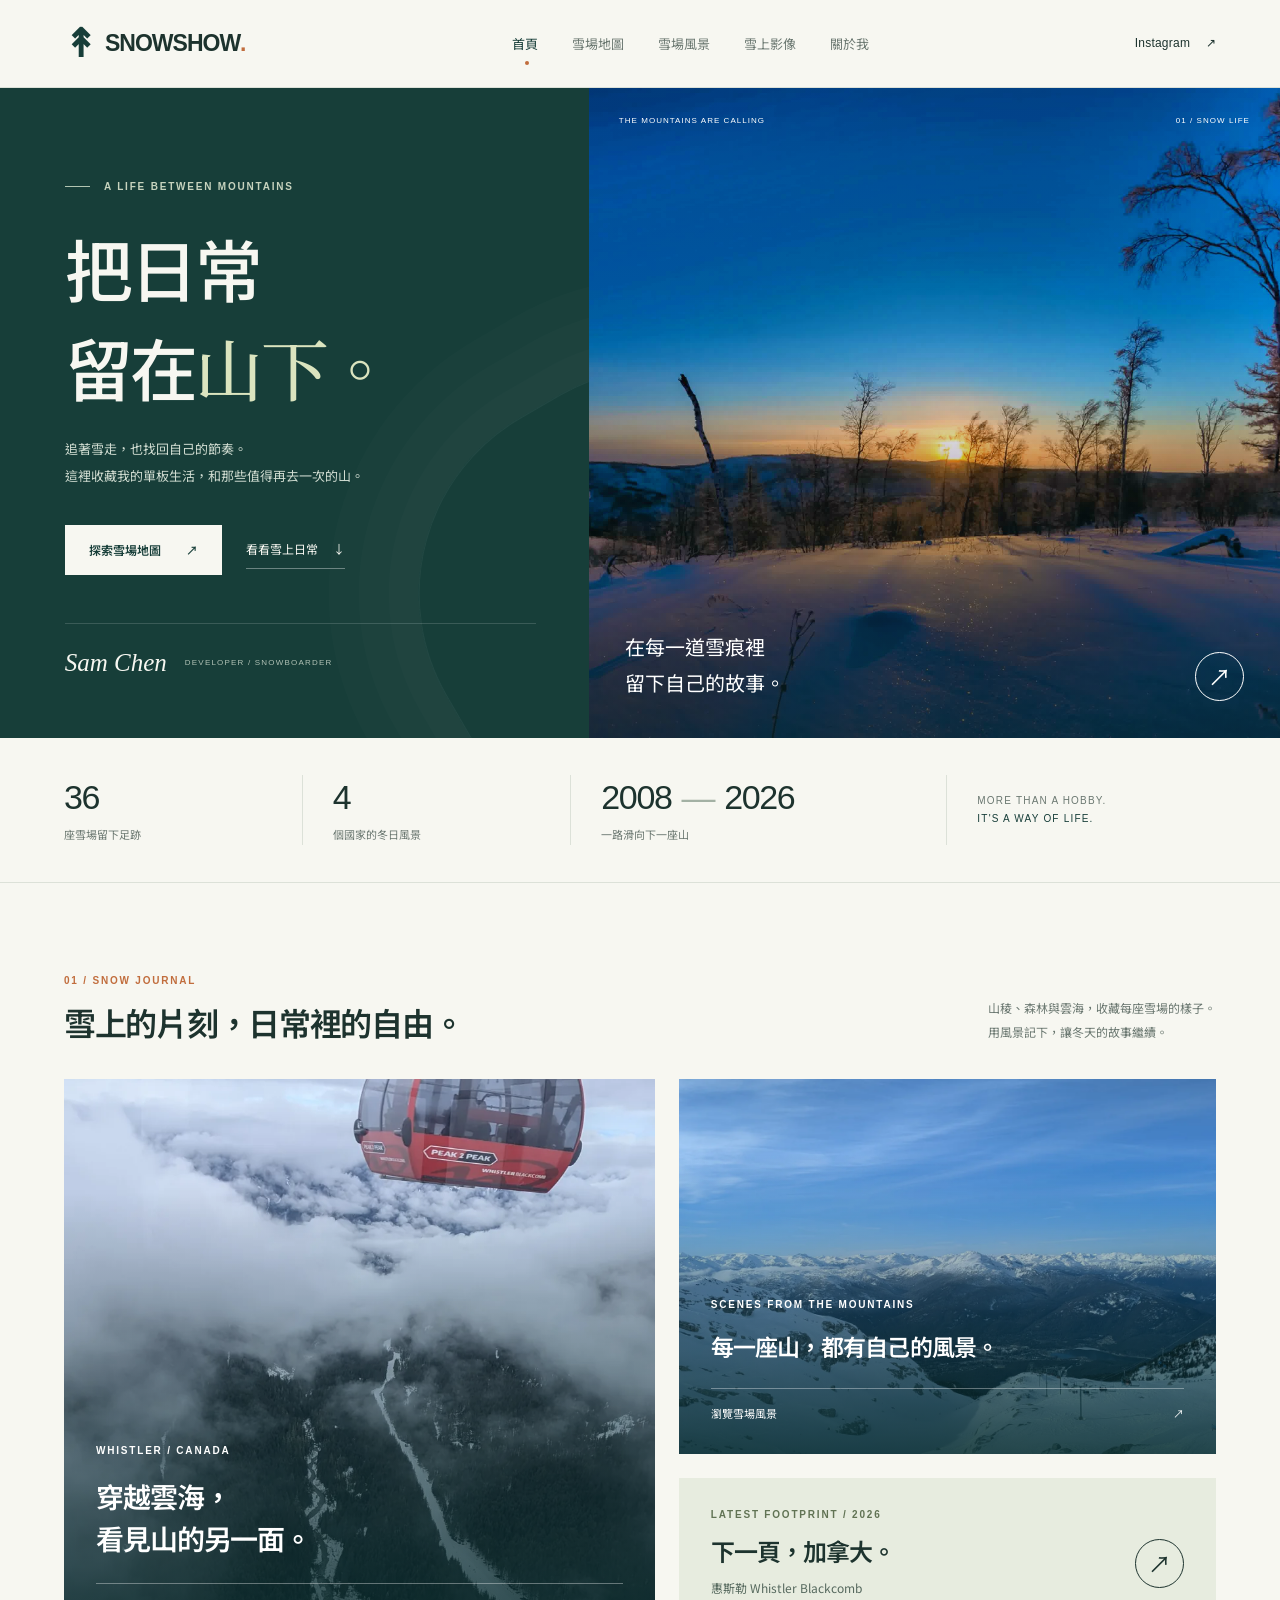
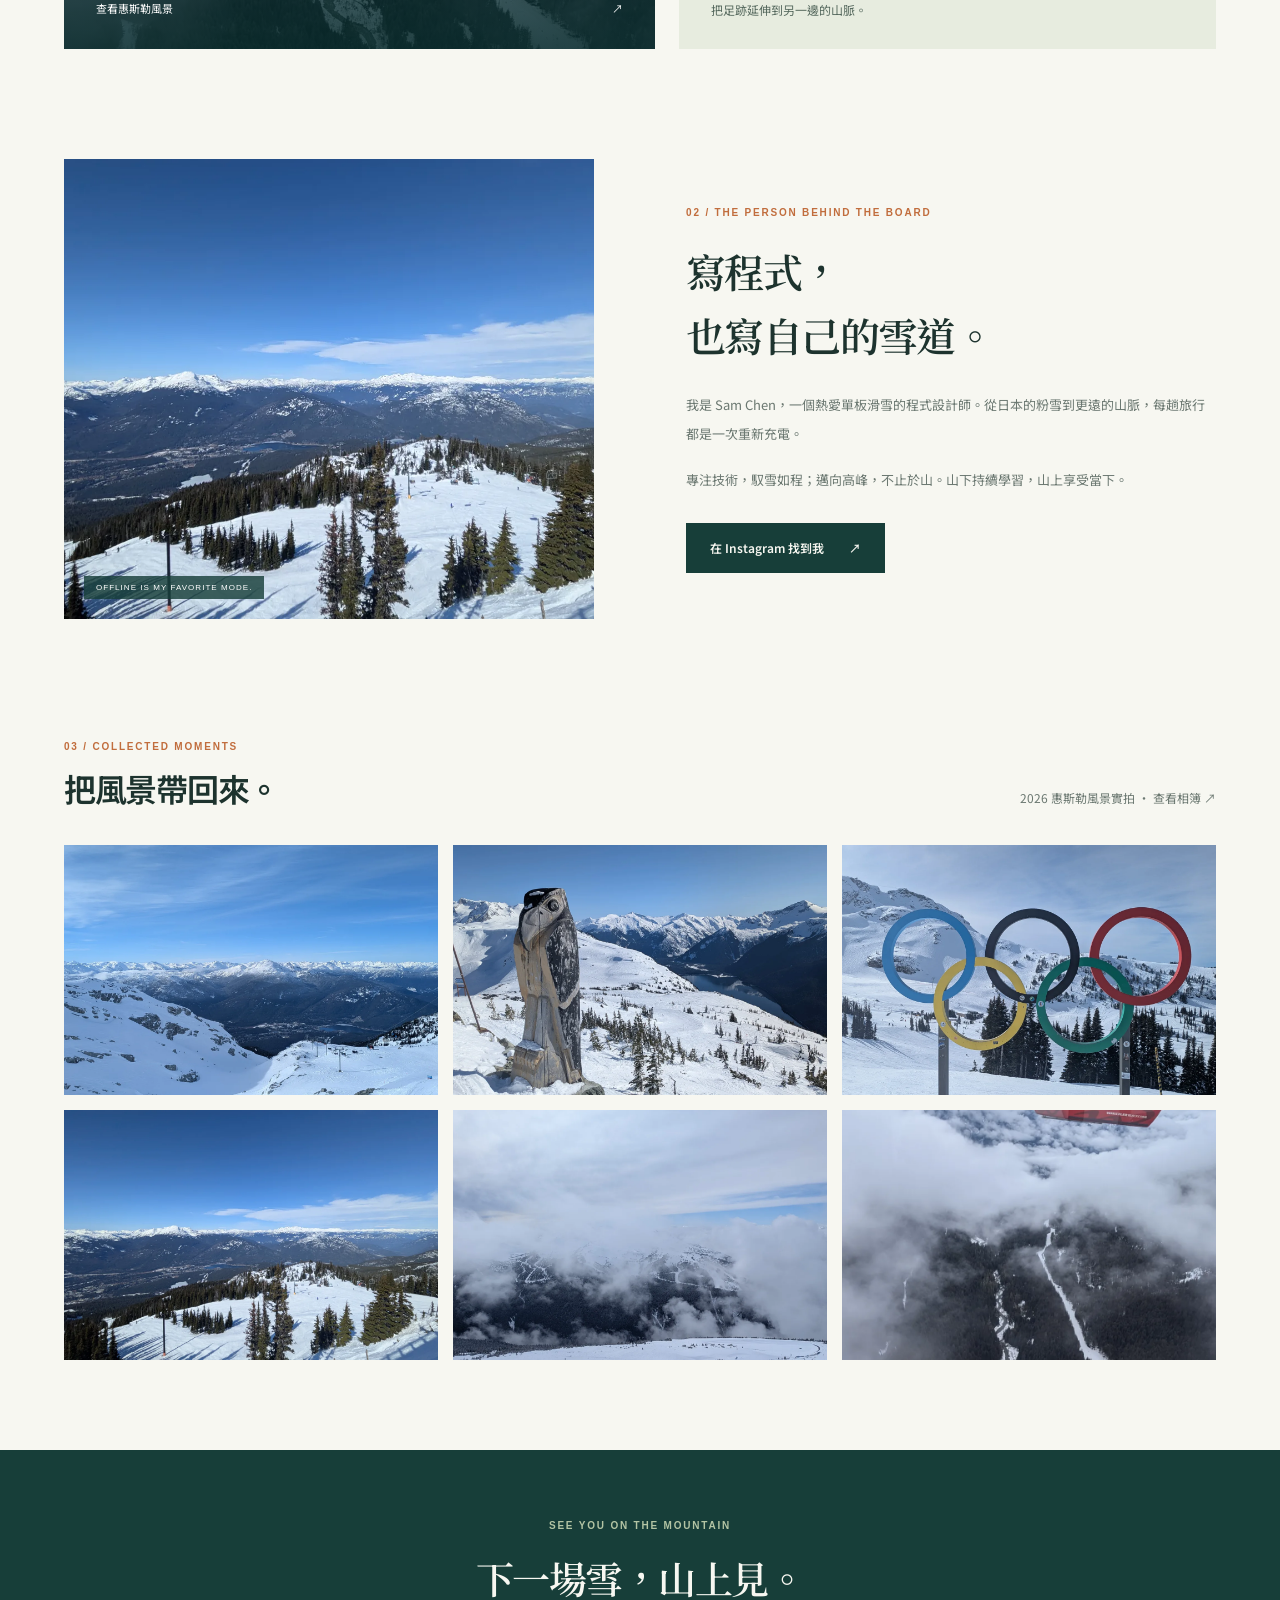
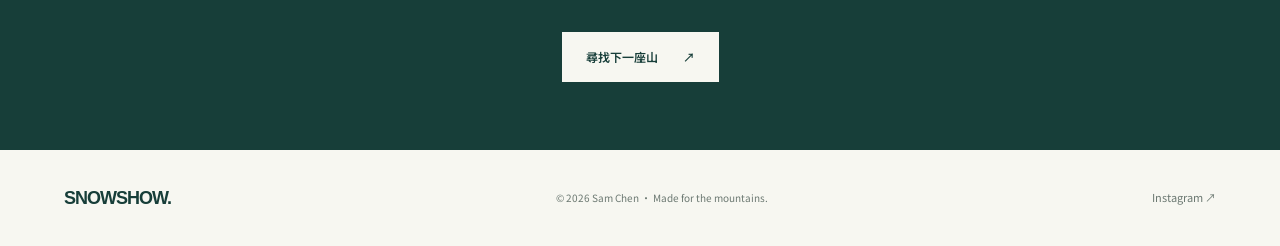
==== index.html @ 3e2653e0 "Show landscape-only photos and add resort scenery albums" ====
<!doctype html>
<html lang="zh-Hant">
  <head>
    <meta charset="utf-8" />
    <meta name="viewport" content="width=device-width, initial-scale=1" />
    <meta
      name="description"
      content="Sam Chen 的單板滑雪生活。從日本粉雪到加拿大山脈，記錄每一座雪場與每一段雪上風景。"
    />
    <meta name="theme-color" content="#173e39" />
    <title>SnowShow — 把日常留在山下</title>
    <link rel="stylesheet" href="assets/css/site.css" />
    <script src="assets/js/resorts.js" defer></script>
    <script src="assets/js/site.js" defer></script>
  </head>
  <body>
    <a class="skip-link" href="#main">跳到主要內容</a>
    <header class="site-header">
      <a class="brand" href="index.html" aria-label="SnowShow 首頁"
        ><span class="brand-mark" aria-hidden="true">↟</span> SNOWSHOW<span
          class="brand-dot"
          >.</span
        ></a
      >
      <nav class="site-nav" aria-label="主要導覽">
        <a href="index.html" aria-current="page">首頁</a
        ><a href="snowmap.html">雪場地圖</a><a href="resort.html">雪場風景</a
        ><a href="video.html">雪上影像</a><a href="#about">關於我</a>
      </nav>
      <a
        class="header-social"
        href="https://www.instagram.com/yirong310/"
        target="_blank"
        rel="noopener noreferrer"
        >Instagram <span aria-hidden="true">↗</span></a
      >
    </header>
    <main id="main">
      <section class="hero">
        <div class="hero-copy">
          <p class="eyebrow">
            <span class="tiny-line"></span> A LIFE BETWEEN MOUNTAINS
          </p>
          <h1>把日常<br />留在<span class="serif-word">山下。</span></h1>
          <p class="hero-description">
            追著雪走，也找回自己的節奏。<br />這裡收藏我的單板生活，和那些值得再去一次的山。
          </p>
          <div class="hero-actions">
            <a class="button button-light" href="snowmap.html"
              >探索雪場地圖 <span aria-hidden="true">↗</span></a
            ><a class="text-link" href="#hobby"
              >看看雪上日常 <span aria-hidden="true">↓</span></a
            >
          </div>
          <div class="hero-signature">
            <span class="signature">Sam Chen</span
            ><span>DEVELOPER / SNOWBOARDER</span>
          </div>
        </div>
        <div class="hero-photo">
          <img
            src="assets/css/images/bg.jpg"
            alt="夕陽照亮白雪覆蓋的山坡與樹林"
            fetchpriority="high"
          />
          <div class="photo-topline">
            <span>THE MOUNTAINS ARE CALLING</span><span>01 / SNOW LIFE</span>
          </div>
          <div class="photo-caption">
            <span>在每一道雪痕裡<br />留下自己的故事。</span
            ><span class="round-arrow" aria-hidden="true">↗</span>
          </div>
        </div>
      </section>
      <section class="stats-strip" aria-label="滑雪足跡統計">
        <div>
          <strong data-total-resorts>36</strong><span>座雪場留下足跡</span>
        </div>
        <div>
          <strong data-total-countries>4</strong><span>個國家的冬日風景</span>
        </div>
        <div>
          <strong>2008<span class="stat-dash">—</span>2026</strong
          ><span>一路滑向下一座山</span>
        </div>
        <p>MORE THAN A HOBBY.<br /><b>IT'S A WAY OF LIFE.</b></p>
      </section>
      <section class="section-wrap" id="hobby">
        <div class="section-heading">
          <div>
            <p class="eyebrow">01 / SNOW JOURNAL</p>
            <h2>雪上的片刻，<br class="mobile-break" />日常裡的自由。</h2>
          </div>
          <p>
            山稜、森林與雲海，收藏每座雪場的樣子。<br />用風景記下，讓冬天的故事繼續。
          </p>
        </div>
        <div class="journal-grid">
          <a class="journal-card journal-feature" href="resort.html?id=36"
            ><img
              src="images/resorts/whistler/peak-to-peak.webp"
              alt="惠斯勒雲海中的 PEAK 2 PEAK 紅色纜車"
              loading="lazy"
            />
            <div class="card-overlay">
              <span class="eyebrow">WHISTLER / CANADA</span>
              <h3>穿越雲海，<br />看見山的另一面。</h3>
              <span class="card-link"
                >查看惠斯勒風景 <span aria-hidden="true">↗</span></span
              >
            </div></a
          >
          <div class="journal-side">
            <a class="journal-card" href="resort.html"
              ><img
                src="images/resorts/whistler/mountain-panorama.webp"
                alt="惠斯勒雪谷與連綿群峰"
                loading="lazy"
              />
              <div class="card-overlay">
                <span class="eyebrow">SCENES FROM THE MOUNTAINS</span>
                <h3>每一座山，都有自己的風景。</h3>
                <span class="card-link"
                  >瀏覽雪場風景 <span aria-hidden="true">↗</span></span
                >
              </div></a
            ><a class="destination-note" href="resort.html?id=36"
              ><div>
                <p class="eyebrow">LATEST FOOTPRINT / 2026</p>
                <h3>下一頁，加拿大。</h3>
                <p>惠斯勒 Whistler Blackcomb<br />把足跡延伸到另一邊的山脈。</p>
              </div>
              <span class="round-arrow" aria-hidden="true">↗</span></a
            >
          </div>
        </div>
      </section>
      <section class="about-section" id="about">
        <div class="about-image">
          <img
            src="images/resorts/whistler/forest-ridge.webp"
            alt="惠斯勒雪道延伸至森林與遠山"
            loading="lazy"
          /><span class="image-label">OFFLINE IS MY FAVORITE MODE.</span>
        </div>
        <div class="about-copy">
          <p class="eyebrow">02 / THE PERSON BEHIND THE BOARD</p>
          <h2>寫程式，<br />也寫自己的雪道。</h2>
          <p>
            我是 Sam
            Chen，一個熱愛單板滑雪的程式設計師。從日本的粉雪到更遠的山脈，每趟旅行都是一次重新充電。
          </p>
          <p>
            專注技術，馭雪如程；邁向高峰，不止於山。山下持續學習，山上享受當下。
          </p>
          <a
            class="button button-dark"
            href="https://www.instagram.com/yirong310/"
            target="_blank"
            rel="noopener noreferrer"
            >在 Instagram 找到我 <span aria-hidden="true">↗</span></a
          >
        </div>
      </section>
      <section class="section-wrap gallery-section">
        <div class="section-heading">
          <div>
            <p class="eyebrow">03 / COLLECTED MOMENTS</p>
            <h2>把風景帶回來。</h2>
          </div>
          <a class="small-note" href="resort.html?id=36"
            >2026 惠斯勒風景實拍 · 查看相簿 ↗</a
          >
        </div>
        <div class="photo-grid">
          <a href="images/resorts/whistler/mountain-panorama.webp" data-gallery
            ><img
              src="images/resorts/whistler/mountain-panorama.webp"
              alt="惠斯勒群峰與雪谷全景"
              loading="lazy"
          /></a>
          <a href="images/resorts/whistler/summit-landmark.webp" data-gallery
            ><img
              src="images/resorts/whistler/summit-landmark.webp"
              alt="惠斯勒山頂雕像與遠方群峰"
              loading="lazy"
          /></a>
          <a href="images/resorts/whistler/olympic-rings.webp" data-gallery
            ><img
              src="images/resorts/whistler/olympic-rings.webp"
              alt="雪山前的奧運五環"
              loading="lazy"
          /></a>
          <a href="images/resorts/whistler/forest-ridge.webp" data-gallery
            ><img
              src="images/resorts/whistler/forest-ridge.webp"
              alt="雪道、森林與遠山"
              loading="lazy"
          /></a>
          <a href="images/resorts/whistler/cloud-sea.webp" data-gallery
            ><img
              src="images/resorts/whistler/cloud-sea.webp"
              alt="雲霧環繞的惠斯勒山谷"
              loading="lazy"
          /></a>
          <a href="images/resorts/whistler/peak-to-peak.webp" data-gallery
            ><img
              src="images/resorts/whistler/peak-to-peak.webp"
              alt="雲海中的 PEAK 2 PEAK 紅色纜車"
              loading="lazy"
          /></a>
        </div>
      </section>
      <section class="contact-banner" id="contact">
        <p class="eyebrow">SEE YOU ON THE MOUNTAIN</p>
        <h2>下一場雪，山上見。</h2>
        <a href="snowmap.html" class="button button-light"
          >尋找下一座山 <span aria-hidden="true">↗</span></a
        >
      </section>
    </main>
    <footer class="site-footer">
      <a class="brand" href="index.html">SNOWSHOW.</a
      ><span
        >© <span data-year>2026</span> Sam Chen · Made for the mountains.</span
      ><a
        href="https://www.instagram.com/yirong310/"
        target="_blank"
        rel="noopener noreferrer"
        >Instagram ↗</a
      >
    </footer>
    <dialog class="lightbox" aria-label="照片檢視器">
      <button class="lightbox-close" type="button" aria-label="關閉照片">
        ✕</button
      ><img alt="" />
      <p class="lightbox-caption"></p>
    </dialog>
  </body>
</html>
---- assets/css/site.css ----
@import url("https://fonts.googleapis.com/css2?family=Noto+Sans+TC:wght@400;500;600;700;800&family=Noto+Serif+TC:wght@600;700&display=swap");
.sr-only {
  position: absolute;
  width: 1px;
  height: 1px;
  overflow: hidden;
  clip: rect(0, 0, 0, 0);
  white-space: nowrap;
}
.scenery-main {
  max-width: 1440px;
  margin: auto;
  padding: 0 5% 70px;
}
.scenery-main .page-intro h1 {
  overflow-wrap: anywhere;
}
.scenery-toolbar {
  display: flex;
  align-items: center;
  gap: 14px;
  flex-wrap: wrap;
  margin-bottom: 30px;
}
.scenery-toolbar input,
.scenery-toolbar select {
  padding: 12px 14px;
  background: white;
  border: 1px solid var(--line);
  font: 12px var(--sans);
  color: var(--ink);
  min-height: 44px;
  border-radius: 3px;
}
.scenery-toolbar input {
  width: 330px;
  max-width: 100%;
}
.scenery-toolbar > span {
  font-size: 11px;
  color: var(--muted);
  margin-left: auto;
}
.resort-catalog {
  display: grid;
  grid-template-columns: repeat(3, minmax(0, 1fr));
  gap: 25px;
}
.scenery-card {
  background: white;
  border: 1px solid var(--line);
  overflow: hidden;
  min-width: 0;
}
.scenery-card > img {
  width: 100%;
  height: 220px;
  object-fit: cover;
  transition: filter 0.2s;
}
.scenery-card:hover > img {
  filter: brightness(1.07);
}
.scenery-placeholder {
  height: 220px;
  display: flex;
  flex-direction: column;
  align-items: center;
  justify-content: center;
  background: #e9eee3;
  color: #7c8e76;
  gap: 12px;
}
.scenery-placeholder > span:first-child {
  font-size: 50px;
  line-height: 1;
}
.scenery-placeholder > span:last-child {
  font-size: 11px;
  letter-spacing: 0.1em;
}
.scenery-card-body {
  padding: 20px;
}
.scenery-card-body .eyebrow {
  font-size: 8px;
  color: var(--orange);
  letter-spacing: 0.08em;
  line-height: 1.8;
}
.scenery-card-body h2 {
  font-size: 20px;
  margin: 10px 0 16px;
  line-height: 1.5;
}
.scenery-card-body > span {
  font-size: 11px;
  color: var(--muted);
}
.detail-links {
  display: flex;
  align-items: center;
  justify-content: space-between;
  gap: 20px;
  border-top: 1px solid var(--line);
  padding: 20px 0 30px;
  font-size: 12px;
}
.scenery-detail-grid {
  display: grid;
  grid-template-columns: repeat(2, minmax(0, 1fr));
  gap: 30px;
}
.scenery-detail-grid figure {
  margin: 0;
  min-width: 0;
}
.scenery-detail-grid img {
  width: 100%;
  height: 330px;
  object-fit: cover;
}
.scenery-detail-grid a {
  display: block;
  cursor: zoom-in;
}
.scenery-detail-grid figcaption {
  font-size: 12px;
  color: var(--muted);
  padding: 12px 0;
}
.scenery-pending {
  text-align: center;
  padding: 70px 20px;
  background: #eaf0e5;
}
.scenery-pending > span {
  font-size: 65px;
  color: #77906e;
  line-height: 1.4;
}
.scenery-pending h2 {
  font-size: 26px;
  margin: 18px 0 14px;
}
.scenery-pending p {
  font-size: 13px;
  color: var(--muted);
  margin-bottom: 25px;
}
.scenery-empty {
  padding: 50px 0;
  text-align: center;
  color: var(--muted);
  font-size: 13px;
}
.popup-scenery {
  display: block;
  width: 100%;
  height: 120px;
  object-fit: cover;
  border-radius: 3px;
  margin: 12px 0;
}
@media (max-width: 1000px) {
  .resort-catalog {
    grid-template-columns: repeat(2, minmax(0, 1fr));
  }
  .scenery-detail-grid img {
    height: 260px;
  }
}
@media (max-width: 760px) {
  .scenery-main {
    padding: 0 6% 45px;
  }
  .scenery-main .page-intro h1 {
    font-size: 32px;
  }
  .scenery-toolbar {
    gap: 10px;
    margin-bottom: 22px;
  }
  .scenery-toolbar input {
    width: 100%;
    font-size: 16px;
  }
  .scenery-toolbar > span {
    font-size: 10px;
  }
  .resort-catalog {
    grid-template-columns: 1fr;
    gap: 20px;
  }
  .scenery-card > img,
  .scenery-placeholder {
    height: 220px;
  }
  .scenery-detail-grid {
    grid-template-columns: 1fr;
    gap: 20px;
  }
  .scenery-detail-grid img {
    height: auto;
    max-height: 500px;
    object-fit: contain;
  }
  .scenery-detail-grid figcaption {
    font-size: 11px;
  }
  .detail-links {
    font-size: 11px;
  }
  .scenery-pending {
    padding: 40px 20px;
  }
  .scenery-pending h2 {
    font-size: 23px;
  }
  .photo-grid > a:last-child:nth-child(even) {
    grid-column: auto;
  }
  .photo-grid > a:last-child:nth-child(even) img {
    height: 170px;
  }
}
:root {
  --pine: #173e39;
  --ink: #1d332e;
  --muted: #6b7871;
  --paper: #f7f7f1;
  --line: #dce1d8;
  --orange: #c16d3d;
  --pale: #eaf0e6;
  --white: #fff;
  --sans:
    "Noto Sans TC", -apple-system, BlinkMacSystemFont, "Segoe UI", sans-serif;
  --serif: "Noto Serif TC", "Songti TC", serif;
}
* {
  box-sizing: border-box;
}
html {
  scroll-behavior: smooth;
  scroll-padding-top: 100px;
}
body {
  margin: 0;
  background: var(--paper);
  color: var(--ink);
  font-family: var(--sans);
  font-size: 15px;
  line-height: 1.8;
}
a {
  color: inherit;
  text-decoration: none;
}
button,
input {
  font: inherit;
}
button,
a,
input,
video {
  -webkit-tap-highlight-color: transparent;
}
button {
  cursor: pointer;
}
button:disabled {
  cursor: default;
}
a:focus-visible,
button:focus-visible,
input:focus-visible,
video:focus-visible {
  outline: 3px solid var(--orange);
  outline-offset: 5px;
}
img {
  display: block;
  max-width: 100%;
  object-fit: cover;
}
h1,
h2,
h3,
p {
  margin: 0;
}
h1,
h2,
h3 {
  line-height: 1.35;
  font-weight: 600;
  letter-spacing: -0.04em;
}
button {
  color: inherit;
}
::selection {
  background: #d6e1b9;
  color: var(--pine);
}
[hidden] {
  display: none !important;
}
.skip-link {
  position: fixed;
  z-index: 2000;
  top: 8px;
  left: 12px;
  padding: 8px 20px;
  background: white;
  transform: translateY(-180%);
}
.skip-link:focus {
  transform: translateY(0);
}
.site-header {
  height: 88px;
  display: flex;
  align-items: center;
  justify-content: space-between;
  padding: 0 5%;
  gap: 25px;
  border-bottom: 1px solid var(--line);
  background: var(--paper);
  position: relative;
  z-index: 1100;
}
.brand {
  font-family: Arial, sans-serif;
  font-size: 23px;
  font-weight: 800;
  letter-spacing: -1px;
  display: inline-flex;
  align-items: center;
  white-space: nowrap;
}
.brand-mark {
  font-size: 39px;
  line-height: 1;
  margin-right: 9px;
  color: var(--pine);
}
.brand-dot {
  color: var(--orange);
}
.site-nav {
  display: flex;
  gap: 34px;
  align-items: center;
}
.site-nav a {
  font-size: 13px;
  color: var(--muted);
  padding: 30px 0;
  position: relative;
  white-space: nowrap;
}
.site-nav a:hover,
.site-nav a[aria-current] {
  color: var(--pine);
}
.site-nav a[aria-current]::after {
  content: "";
  position: absolute;
  bottom: 20px;
  left: 50%;
  width: 4px;
  height: 4px;
  background: var(--orange);
  border-radius: 50%;
}
.header-social {
  font-family: Arial, sans-serif;
  font-size: 12px;
  letter-spacing: 0.02em;
}
.header-social span {
  margin-left: 12px;
}
.eyebrow {
  font-family: Arial, var(--sans);
  font-size: 10px;
  letter-spacing: 0.18em;
  font-weight: 600;
  line-height: 1.6;
}
.tiny-line {
  display: inline-block;
  width: 25px;
  height: 1px;
  background: #b2c5b2;
  margin: 0 10px 3px 0;
}
.hero {
  display: grid;
  grid-template-columns: 46% 54%;
  min-height: 650px;
}
.hero-copy {
  background: var(--pine);
  color: var(--paper);
  padding: 66px 9% 36px 11%;
  display: flex;
  flex-direction: column;
  justify-content: center;
  position: relative;
  overflow: hidden;
}
.hero-copy::after {
  content: "";
  position: absolute;
  width: 450px;
  height: 450px;
  border: 1px solid #ffffff0d;
  transform: rotate(-30deg);
  border-radius: 45%;
  right: -290px;
  bottom: -90px;
  box-shadow:
    0 0 0 30px #ffffff03,
    0 0 0 60px #ffffff03,
    0 0 0 90px #ffffff03;
  pointer-events: none;
}
.hero-copy > .eyebrow {
  color: #c7d3be;
}
.hero h1 {
  font-size: clamp(42px, 5.3vw, 80px);
  line-height: 1.45;
  letter-spacing: -0.04em;
  margin: 24px 0 19px;
  font-weight: 500;
}
.serif-word {
  font-family: var(--serif);
  color: #dbe4bf;
}
.hero-description {
  font-size: 13px;
  line-height: 2.1;
  color: #d0dcd1;
}
.hero-actions {
  display: flex;
  align-items: center;
  gap: 24px;
  flex-wrap: wrap;
  margin-top: 35px;
  position: relative;
  z-index: 1;
}
.button {
  display: inline-flex;
  align-items: center;
  justify-content: space-between;
  gap: 25px;
  min-height: 50px;
  padding: 13px 23px;
  font-size: 12px;
  font-weight: 600;
  border: 1px solid transparent;
  transition:
    background 0.2s,
    transform 0.2s;
}
.button:hover {
  transform: translateY(-2px);
}
.button-light {
  background: var(--paper);
  color: var(--pine);
}
.button-light:hover {
  background: #e1e9d5;
}
.button-dark {
  background: var(--pine);
  color: var(--paper);
}
.button-dark:hover {
  background: #25544b;
}
.text-link {
  font-size: 12px;
  border-bottom: 1px solid #ffffff5c;
  padding: 8px 0;
}
.text-link span {
  margin-left: 12px;
}
.hero-signature {
  display: flex;
  align-items: center;
  gap: 18px;
  border-top: 1px solid #ffffff26;
  padding-top: 25px;
  margin-top: 48px;
}
.signature {
  font:
    italic 25px Georgia,
    serif;
  white-space: nowrap;
}
.hero-signature > span:last-child {
  font:
    8px Arial,
    sans-serif;
  letter-spacing: 0.15em;
  color: #b0c1b5;
}
.hero-photo {
  position: relative;
  min-width: 0;
  overflow: hidden;
  background: #32596a;
}
.hero-photo > img {
  width: 100%;
  height: 100%;
  position: absolute;
  object-position: 58% center;
}
.hero-photo::after {
  content: "";
  position: absolute;
  inset: 0;
  background: linear-gradient(180deg, #082a3b2e, transparent 40%, #082529b0);
}
.photo-topline {
  position: absolute;
  top: 28px;
  left: 30px;
  right: 30px;
  display: flex;
  justify-content: space-between;
  color: white;
  font:
    8px Arial,
    sans-serif;
  letter-spacing: 0.13em;
  z-index: 1;
}
.photo-caption {
  position: absolute;
  z-index: 1;
  bottom: 37px;
  left: 36px;
  right: 36px;
  display: flex;
  justify-content: space-between;
  align-items: end;
  color: white;
  font-size: 20px;
  line-height: 1.8;
}
.round-arrow {
  display: grid;
  place-items: center;
  border: 1px solid currentColor;
  width: 49px;
  height: 49px;
  border-radius: 50%;
  font-size: 23px;
  flex-shrink: 0;
}
.stats-strip {
  display: grid;
  grid-template-columns: 1fr 1fr 1.45fr 1fr;
  max-width: 1400px;
  margin: auto;
  padding: 37px 5%;
  border-bottom: 1px solid var(--line);
  gap: 30px;
}
.stats-strip > div {
  display: flex;
  flex-direction: column;
  border-right: 1px solid var(--line);
}
.stats-strip strong {
  font-family: Arial, sans-serif;
  font-size: 34px;
  line-height: 1.3;
  font-weight: 500;
  letter-spacing: -0.04em;
}
.stats-strip div > span {
  font-size: 11px;
  color: var(--muted);
  margin-top: 6px;
}
.stat-dash {
  color: #a3b1a4;
  padding: 0 10px;
}
.stats-strip > p {
  font:
    10px/1.8 Arial,
    sans-serif;
  letter-spacing: 0.12em;
  align-self: center;
  color: var(--muted);
}
.stats-strip b {
  font-weight: 500;
  color: var(--pine);
}
.section-wrap {
  padding: 90px 5%;
  max-width: 1440px;
  margin: auto;
}
.section-heading {
  display: flex;
  justify-content: space-between;
  align-items: end;
  gap: 25px;
  margin-bottom: 35px;
}
.section-heading h2 {
  font-size: 32px;
  margin-top: 12px;
}
.section-heading > p,
.small-note {
  font-size: 12px;
  color: var(--muted);
  line-height: 2;
}
.section-heading .eyebrow,
.about-copy > .eyebrow,
.page-intro > .eyebrow {
  color: var(--orange);
}
.mobile-break {
  display: none;
}
.journal-grid {
  display: grid;
  grid-template-columns: 1.1fr 1fr;
  gap: 24px;
}
.journal-card {
  position: relative;
  overflow: hidden;
  background: #567267;
  display: block;
  min-height: 300px;
}
.journal-card > img {
  width: 100%;
  height: 100%;
  position: absolute;
  transition: transform 0.6s;
}
.journal-card:hover > img {
  transform: scale(1.035);
}
.journal-card::after {
  content: "";
  position: absolute;
  inset: 0;
  background: linear-gradient(0deg, #092c2cd9, transparent 80%);
}
.journal-feature {
  min-height: 570px;
}
.journal-feature > img {
  object-position: 43% center;
}
.card-overlay {
  position: absolute;
  bottom: 30px;
  left: 32px;
  right: 32px;
  color: white;
  z-index: 1;
}
.card-overlay h3 {
  font-size: 28px;
  margin: 14px 0 24px;
  line-height: 1.5;
}
.card-link {
  display: flex;
  justify-content: space-between;
  font-size: 11px;
  border-top: 1px solid #ffffff59;
  padding-top: 15px;
}
.journal-side {
  display: grid;
  grid-template-rows: 1fr auto;
  gap: 24px;
}
.journal-side h3 {
  font-size: 23px;
}
.destination-note {
  display: flex;
  justify-content: space-between;
  align-items: center;
  padding: 29px 32px;
  background: #e7ecdf;
  gap: 20px;
}
.destination-note h3 {
  font-size: 24px;
  margin: 12px 0 10px;
}
.destination-note p:last-child {
  font-size: 12px;
  color: #56695e;
}
.destination-note .eyebrow {
  color: #617354;
}
.destination-note:hover .round-arrow {
  background: var(--pine);
  color: white;
}
.about-section {
  max-width: 1440px;
  margin: 0 auto;
  display: grid;
  grid-template-columns: 1fr 1fr;
  gap: 8%;
  padding: 20px 5% 65px;
  align-items: center;
}
.about-image {
  position: relative;
}
.about-image > img {
  width: 100%;
  height: 460px;
}
.image-label {
  position: absolute;
  bottom: 20px;
  left: 20px;
  color: white;
  background: #173e39cf;
  padding: 7px 12px;
  font:
    8px Arial,
    sans-serif;
  letter-spacing: 0.13em;
}
.about-copy h2 {
  font-family: var(--serif);
  font-size: 40px;
  line-height: 1.6;
  margin: 18px 0 24px;
}
.about-copy > p:not(.eyebrow) {
  font-size: 13px;
  line-height: 2.2;
  color: var(--muted);
  margin-bottom: 18px;
}
.about-copy .button {
  margin-top: 10px;
}
.gallery-section {
  padding-top: 55px;
}
.photo-grid {
  display: grid;
  grid-template-columns: repeat(3, 1fr);
  gap: 15px;
}
.photo-grid a {
  overflow: hidden;
  background: var(--pale);
  cursor: zoom-in;
}
.photo-grid img {
  width: 100%;
  height: 250px;
  transition: transform 0.5s;
}
.photo-grid a:hover img {
  transform: scale(1.04);
}
.contact-banner {
  padding: 68px 5%;
  text-align: center;
  background: var(--pine);
  color: var(--paper);
}
.contact-banner .eyebrow {
  color: #b3c4a4;
}
.contact-banner h2 {
  font-family: var(--serif);
  font-size: 38px;
  margin: 18px 0 28px;
}
.site-footer {
  display: flex;
  justify-content: space-between;
  align-items: center;
  gap: 25px;
  padding: 32px 5%;
  font-size: 10px;
  color: var(--muted);
}
.site-footer .brand {
  font-size: 18px;
  color: var(--pine);
}
.site-footer > a:last-child {
  font-size: 11px;
}
.lightbox {
  padding: 0;
  border: 0;
  background: #101d1b;
  color: white;
  max-width: 92vw;
  max-height: 92dvh;
  overflow: auto;
}
.lightbox::backdrop {
  background: #081b17ed;
}
.lightbox img {
  max-height: 80dvh;
  width: 100%;
  object-fit: contain;
}
.lightbox-caption {
  padding: 10px 20px;
  text-align: center;
  font-size: 12px;
}
.lightbox-close {
  position: absolute;
  right: 10px;
  top: 10px;
  color: white;
  background: #173e39e6;
  border: 0;
  border-radius: 50%;
  width: 40px;
  height: 40px;
  font-size: 18px;
}
.video-main {
  max-width: 1440px;
  margin: auto;
  padding: 0 5% 80px;
}
.page-intro {
  padding: 60px 0 45px;
}
.page-intro h1 {
  font-family: var(--serif);
  font-size: 49px;
  line-height: 1.5;
  margin-top: 18px;
}
.page-intro > p:last-child {
  font-size: 13px;
  color: var(--muted);
  line-height: 2;
  margin-top: 22px;
}
.video-grid {
  display: grid;
  grid-template-columns: 1fr 1fr;
  gap: 30px;
}
.film-player {
  background: #102a26;
}
.film-player video {
  display: block;
  width: 100%;
  aspect-ratio: 16/11;
  object-fit: contain;
  max-height: 600px;
}
.film-meta {
  display: flex;
  gap: 22px;
  padding: 26px 0;
}
.film-number {
  font:
    28px Georgia,
    serif;
  color: #98a58f;
  line-height: 1.6;
}
.film-meta h2 {
  font-size: 24px;
  margin: 8px 0;
}
.film-meta p:last-child {
  font-size: 12px;
  color: var(--muted);
}
.film-meta .eyebrow {
  font-size: 9px;
  color: var(--orange);
}
.video-error {
  font-size: 12px;
  color: #95411e;
}
.video-error a {
  text-decoration: underline;
}
.map-invitation {
  margin-top: 45px;
  border-top: 1px solid var(--line);
  border-bottom: 1px solid var(--line);
  padding: 35px 0;
  display: flex;
  align-items: center;
  justify-content: space-between;
  gap: 20px;
}
.map-invitation h2 {
  font-size: 27px;
  margin: 10px 0;
}
.map-invitation p:last-child {
  font-size: 13px;
  color: var(--muted);
}
.map-invitation .eyebrow {
  color: var(--orange);
}
.map-main {
  padding: 30px 3% 0;
}
.map-heading {
  display: flex;
  justify-content: space-between;
  align-items: center;
  gap: 24px;
  padding: 0 0 26px;
}
.map-heading .eyebrow {
  color: var(--orange);
}
.map-heading h1 {
  font-size: 28px;
  margin-top: 10px;
}
.map-stat {
  display: flex;
  align-items: center;
  gap: 15px;
}
.map-stat > strong {
  font:
    45px Arial,
    sans-serif;
  letter-spacing: -0.05em;
}
.map-stat > span {
  font-size: 11px;
  color: var(--muted);
}
.map-workspace {
  display: grid;
  grid-template-columns: 325px minmax(0, 1fr);
  height: calc(100dvh - 255px);
  min-height: 450px;
  border: 1px solid var(--line);
  background: white;
}
.resort-sidebar {
  display: flex;
  flex-direction: column;
  min-height: 0;
  border-right: 1px solid var(--line);
}
.sidebar-tools {
  padding: 23px 20px 0;
}
.search-label {
  font-size: 14px;
  font-weight: 600;
}
.search-box {
  display: flex;
  align-items: center;
  background: #f3f5ef;
  border: 1px solid #e3e7dd;
  padding: 0 12px;
  margin-top: 14px;
  gap: 8px;
}
.search-box > span {
  font-size: 26px;
  line-height: 1;
}
.search-box input {
  width: 100%;
  min-width: 0;
  background: transparent;
  border: 0;
  padding: 12px 0;
  font-size: 12px;
  color: var(--ink);
}
.search-box input:focus {
  outline: none;
}
.search-box:focus-within {
  outline: 2px solid var(--orange);
  outline-offset: 2px;
}
.country-filters {
  display: flex;
  flex-wrap: wrap;
  gap: 5px;
  margin: 16px 0 20px;
}
.country-filters button {
  border: 1px solid var(--line);
  background: transparent;
  font-size: 10px;
  border-radius: 3px;
  padding: 5px 9px;
  min-height: 32px;
}
.country-filters button[aria-pressed="true"] {
  background: var(--pine);
  border-color: var(--pine);
  color: white;
}
.list-summary {
  display: flex;
  justify-content: space-between;
  font-size: 10px;
  color: var(--muted);
  padding-bottom: 12px;
  border-bottom: 1px solid var(--line);
}
.list-summary > span:last-child {
  font-size: 9px;
}
.resort-list {
  margin: 0;
  padding: 0 12px;
  list-style: none;
  overflow: auto;
  overscroll-behavior: contain;
  scrollbar-width: thin;
}
.resort-list button {
  display: flex;
  justify-content: space-between;
  text-align: left;
  width: 100%;
  gap: 12px;
  border: 0;
  background: white;
  padding: 17px 8px;
  border-bottom: 1px solid #e9ede5;
  align-items: center;
}
.resort-list button:hover,
.resort-list button[aria-pressed="true"] {
  background: var(--pale);
}
.resort-list strong {
  font-size: 13px;
  font-weight: 500;
  display: block;
  line-height: 1.5;
}
.resort-meta {
  display: block;
  font-size: 10px;
  color: var(--muted);
  margin-top: 6px;
  line-height: 1.8;
}
.resort-arrow {
  color: #73876b;
}
.no-results {
  font-size: 12px;
  padding: 24px 20px;
  color: var(--muted);
}
.map-stage {
  position: relative;
  min-width: 0;
  isolation: isolate;
  background: #dae5df;
}
#map {
  position: absolute;
  inset: 0;
  z-index: 0;
}
.map-reset {
  position: absolute;
  z-index: 600;
  left: 18px;
  top: 18px;
  box-shadow: 0 2px 8px #173e391c;
  border: 1px solid #d5ddd2;
  background: var(--paper);
  padding: 10px 15px;
  font-size: 11px;
}
.map-reset:hover {
  background: white;
}
.map-legend {
  position: absolute;
  bottom: 24px;
  left: 18px;
  z-index: 600;
  background: #ffffffed;
  padding: 9px 12px;
  display: flex;
  gap: 8px;
  align-items: center;
  font-size: 10px;
  pointer-events: none;
}
.legend-dot {
  width: 7px;
  height: 7px;
  border-radius: 50%;
  background: var(--orange);
}
.legend-note {
  color: var(--muted);
  font-size: 9px;
  margin-left: 10px;
}
.map-footnote {
  font-size: 10px;
  color: var(--muted);
  text-align: center;
  padding: 12px;
}
.map-error {
  position: absolute;
  top: 45%;
  left: 10%;
  right: 10%;
  background: #fffffff2;
  padding: 20px;
  z-index: 650;
  font-size: 12px;
  text-align: center;
  border: 1px solid var(--line);
}
.leaflet-container {
  font-family: var(--sans);
  background: #dce7e1;
}
.leaflet-popup-content {
  margin: 20px;
  min-width: 180px;
}
.resort-popup .eyebrow {
  font-size: 8px;
  color: var(--orange);
}
.resort-popup h3 {
  font-size: 17px;
  margin: 8px 0;
}
.resort-popup p {
  font-size: 11px;
  color: var(--muted);
  margin: 6px 0;
}
.resort-popup a {
  font-size: 11px;
  color: var(--pine);
  display: block;
  margin-top: 12px;
}
.leaflet-popup-content-wrapper {
  border-radius: 5px;
}
.leaflet-control-attribution {
  font-size: 9px !important;
}
.snow-pin {
  position: relative;
  display: block;
  background: var(--pine);
  color: white;
  border: 2px solid white;
  width: 28px;
  height: 28px;
  border-radius: 50% 50% 50% 0;
  transform: rotate(-45deg);
  box-shadow: 0 2px 5px #173e3950;
  margin-top: 3px;
}
.snow-pin > span {
  display: block;
  transform: rotate(45deg);
  text-align: center;
  font-size: 19px;
  line-height: 23px;
}
.snow-pin-wrap:hover .snow-pin {
  background: var(--orange);
}
.noscript-note {
  padding: 20px;
}
@media (min-width: 1600px) {
  .hero {
    min-height: 760px;
  }
  .hero-copy {
    padding-left: 13%;
  }
  .hero h1 {
    font-size: 86px;
  }
  .hero-description {
    font-size: 15px;
  }
}
@media (max-width: 1050px) {
  .site-header {
    padding: 0 4%;
    gap: 20px;
  }
  .site-nav {
    gap: 23px;
  }
  .hero-copy {
    padding: 45px 8%;
  }
  .hero {
    min-height: 600px;
  }
  .hero-actions {
    gap: 20px;
  }
  .hero-signature {
    gap: 12px;
    flex-wrap: wrap;
  }
  .hero-signature > span:last-child {
    font-size: 7px;
  }
  .section-wrap {
    padding-top: 65px;
    padding-bottom: 65px;
  }
  .section-heading h2 {
    font-size: 28px;
  }
  .journal-feature {
    min-height: 550px;
  }
  .card-overlay {
    left: 24px;
    right: 24px;
  }
  .journal-side h3 {
    font-size: 21px;
  }
  .destination-note {
    padding: 26px 23px;
  }
  .destination-note h3 {
    font-size: 22px;
  }
  .destination-note .eyebrow {
    font-size: 8px;
  }
  .about-copy h2 {
    font-size: 33px;
  }
  .about-section {
    gap: 6%;
  }
  .photo-grid img {
    height: 210px;
  }
  .stats-strip {
    gap: 20px;
  }
  .stats-strip strong {
    font-size: 30px;
  }
  .map-workspace {
    grid-template-columns: 290px minmax(0, 1fr);
  }
  .map-heading h1 {
    font-size: 24px;
  }
  .map-stat > strong {
    font-size: 36px;
  }
  .legend-note {
    display: none;
  }
}
@media (max-width: 760px) {
  html {
    scroll-padding-top: 110px;
  }
  .site-header {
    height: auto;
    min-height: 100px;
    display: grid;
    grid-template-columns: 1fr auto;
    gap: 0;
    padding: 10px 5% 0;
  }
  .brand {
    font-size: 21px;
  }
  .brand-mark {
    font-size: 31px;
  }
  .site-nav {
    grid-row: 2;
    grid-column: 1/-1;
    gap: 0;
    justify-content: space-between;
  }
  .site-nav a {
    padding: 12px 0 15px;
    font-size: 12px;
  }
  .site-nav a[aria-current]::after {
    bottom: 7px;
  }
  .header-social {
    grid-column: 2;
    grid-row: 1;
    font-size: 10px;
  }
  .hero {
    display: flex;
    flex-direction: column;
    min-height: 0;
  }
  .hero-copy {
    padding: 36px 7% 30px;
  }
  .hero h1 {
    font-size: 53px;
    margin: 18px 0 14px;
    line-height: 1.38;
  }
  .hero-copy .eyebrow {
    font-size: 8px;
  }
  .hero-description {
    font-size: 12px;
  }
  .hero-actions {
    margin-top: 26px;
    gap: 20px;
  }
  .button {
    padding: 12px 18px;
    min-height: 47px;
    font-size: 11px;
    gap: 20px;
  }
  .text-link {
    font-size: 11px;
  }
  .hero-signature {
    margin-top: 28px;
    padding-top: 20px;
    justify-content: space-between;
  }
  .hero-signature > span:last-child {
    font-size: 8px;
  }
  .hero-photo {
    height: 350px;
  }
  .hero-photo > img {
    object-position: center 65%;
  }
  .photo-topline {
    top: 20px;
    left: 22px;
    right: 22px;
    font-size: 7px;
  }
  .photo-caption {
    bottom: 25px;
    left: 25px;
    right: 25px;
    font-size: 17px;
  }
  .round-arrow {
    width: 42px;
    height: 42px;
    font-size: 22px;
  }
  .stats-strip {
    padding: 26px 6%;
    grid-template-columns: 1fr 1fr;
    gap: 25px 15px;
  }
  .stats-strip > div:nth-child(2) {
    border: 0;
  }
  .stats-strip > p {
    font-size: 8px;
  }
  .stats-strip strong {
    font-size: 29px;
  }
  .stats-strip div > span {
    font-size: 10px;
  }
  .stats-strip > div:nth-child(3) strong {
    font-size: 24px;
  }
  .stat-dash {
    padding: 0 4px;
  }
  .section-wrap {
    padding: 50px 6%;
  }
  .section-heading {
    display: block;
    margin-bottom: 25px;
  }
  .section-heading > p {
    margin-top: 20px;
    font-size: 12px;
  }
  .section-heading h2 {
    font-size: 27px;
  }
  .mobile-break {
    display: block;
  }
  .journal-grid {
    grid-template-columns: 1fr;
    gap: 18px;
  }
  .journal-feature {
    min-height: 450px;
  }
  .journal-side {
    grid-template-rows: 320px auto;
    gap: 18px;
  }
  .card-overlay h3 {
    font-size: 26px;
  }
  .journal-side h3 {
    font-size: 22px;
  }
  .destination-note {
    padding: 25px;
  }
  .destination-note .eyebrow {
    font-size: 8px;
  }
  .about-section {
    grid-template-columns: 1fr;
    padding: 10px 6% 0;
    gap: 30px;
  }
  .about-image > img {
    height: 340px;
  }
  .about-copy h2 {
    font-size: 32px;
    margin: 13px 0 19px;
  }
  .about-copy .eyebrow {
    font-size: 8px;
  }
  .about-copy > p:not(.eyebrow) {
    font-size: 13px;
  }
  .gallery-section .small-note {
    display: block;
    margin-top: 12px;
  }
  .photo-grid {
    grid-template-columns: repeat(2, 1fr);
    gap: 10px;
  }
  .photo-grid img {
    height: 170px;
  }
  .photo-grid > a:last-child {
    grid-column: 1/-1;
  }
  .photo-grid > a:last-child img {
    height: 220px;
  }
  .contact-banner {
    padding: 48px 6%;
  }
  .contact-banner h2 {
    font-size: 29px;
  }
  .site-footer {
    padding: 25px 6%;
    display: grid;
    grid-template-columns: 1fr auto;
    gap: 16px;
  }
  .site-footer > span {
    grid-column: 1/-1;
    grid-row: 2;
    font-size: 9px;
  }
  .site-footer .brand {
    font-size: 17px;
  }
  .site-footer > a:last-child {
    font-size: 10px;
  }
  .page-intro {
    padding: 35px 0;
  }
  .page-intro h1 {
    font-size: 38px;
  }
  .video-main {
    padding: 0 6% 45px;
  }
  .video-grid {
    grid-template-columns: 1fr;
    gap: 22px;
  }
  .film-player video {
    aspect-ratio: 4/3;
  }
  .film-meta h2 {
    font-size: 22px;
  }
  .map-invitation {
    margin-top: 20px;
  }
  .map-invitation h2 {
    font-size: 22px;
  }
  .map-invitation .eyebrow {
    font-size: 8px;
  }
  .map-heading {
    padding-bottom: 20px;
    gap: 12px;
  }
  .map-heading h1 {
    font-size: 21px;
    max-width: 230px;
    line-height: 1.6;
  }
  .map-heading .eyebrow {
    font-size: 8px;
  }
  .map-stat {
    gap: 7px;
    flex-direction: column;
    align-items: end;
  }
  .map-stat > strong {
    font-size: 32px;
  }
  .map-stat > span {
    font-size: 9px;
    white-space: nowrap;
  }
  .map-main {
    padding: 24px 5% 0;
  }
  .map-workspace {
    display: flex;
    flex-direction: column;
    height: auto;
    min-height: 0;
  }
  .resort-sidebar {
    display: contents;
  }
  .sidebar-tools {
    order: 0;
    padding: 18px 17px 0;
  }
  .search-label {
    font-size: 13px;
  }
  .search-box {
    margin-top: 12px;
  }
  .country-filters {
    margin: 13px 0;
  }
  .country-filters button {
    padding: 6px 12px;
  }
  .map-stage {
    order: 1;
    height: 420px;
    min-height: 50dvh;
  }
  .resort-list {
    order: 2;
    max-height: 310px;
    padding: 0 12px;
  }
  .list-summary {
    padding-bottom: 12px;
  }
  .no-results {
    order: 3;
  }
  .map-reset {
    left: 12px;
    top: 12px;
    padding: 9px 11px;
    font-size: 10px;
  }
  .map-legend {
    left: 12px;
    bottom: 24px;
    padding: 7px 9px;
    font-size: 9px;
  }
  .map-footnote {
    font-size: 9px;
    padding: 14px 3px;
  }
  .leaflet-control-scale {
    display: none;
  }
  .resort-list button {
    padding: 14px 8px;
  }
  .map-error {
    font-size: 11px;
    padding: 15px;
  }
  .search-box input {
    font-size: 16px;
  }
  .lightbox {
    max-width: 94vw;
  }
}
@media (prefers-reduced-motion: reduce) {
  html {
    scroll-behavior: auto;
  }
  *,
  *::before,
  *::after {
    transition: none !important;
    animation: none !important;
  }
}
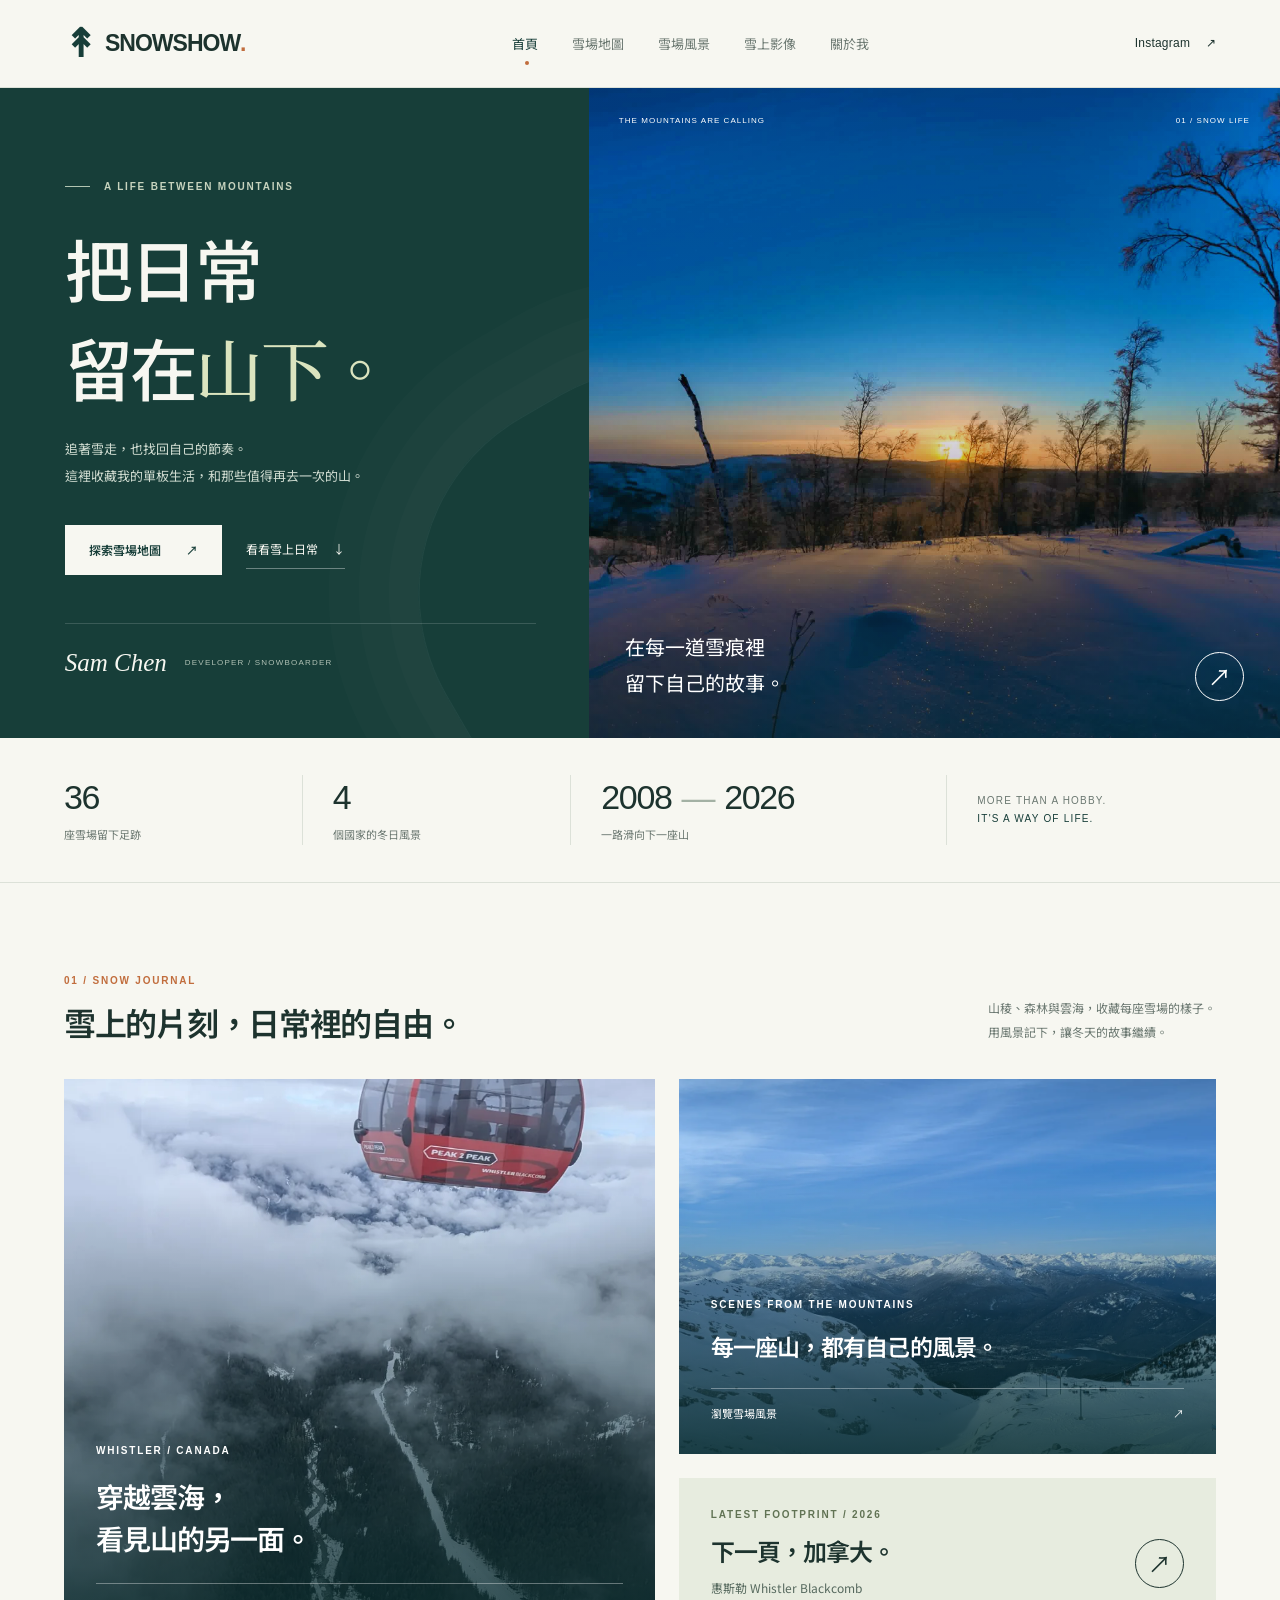
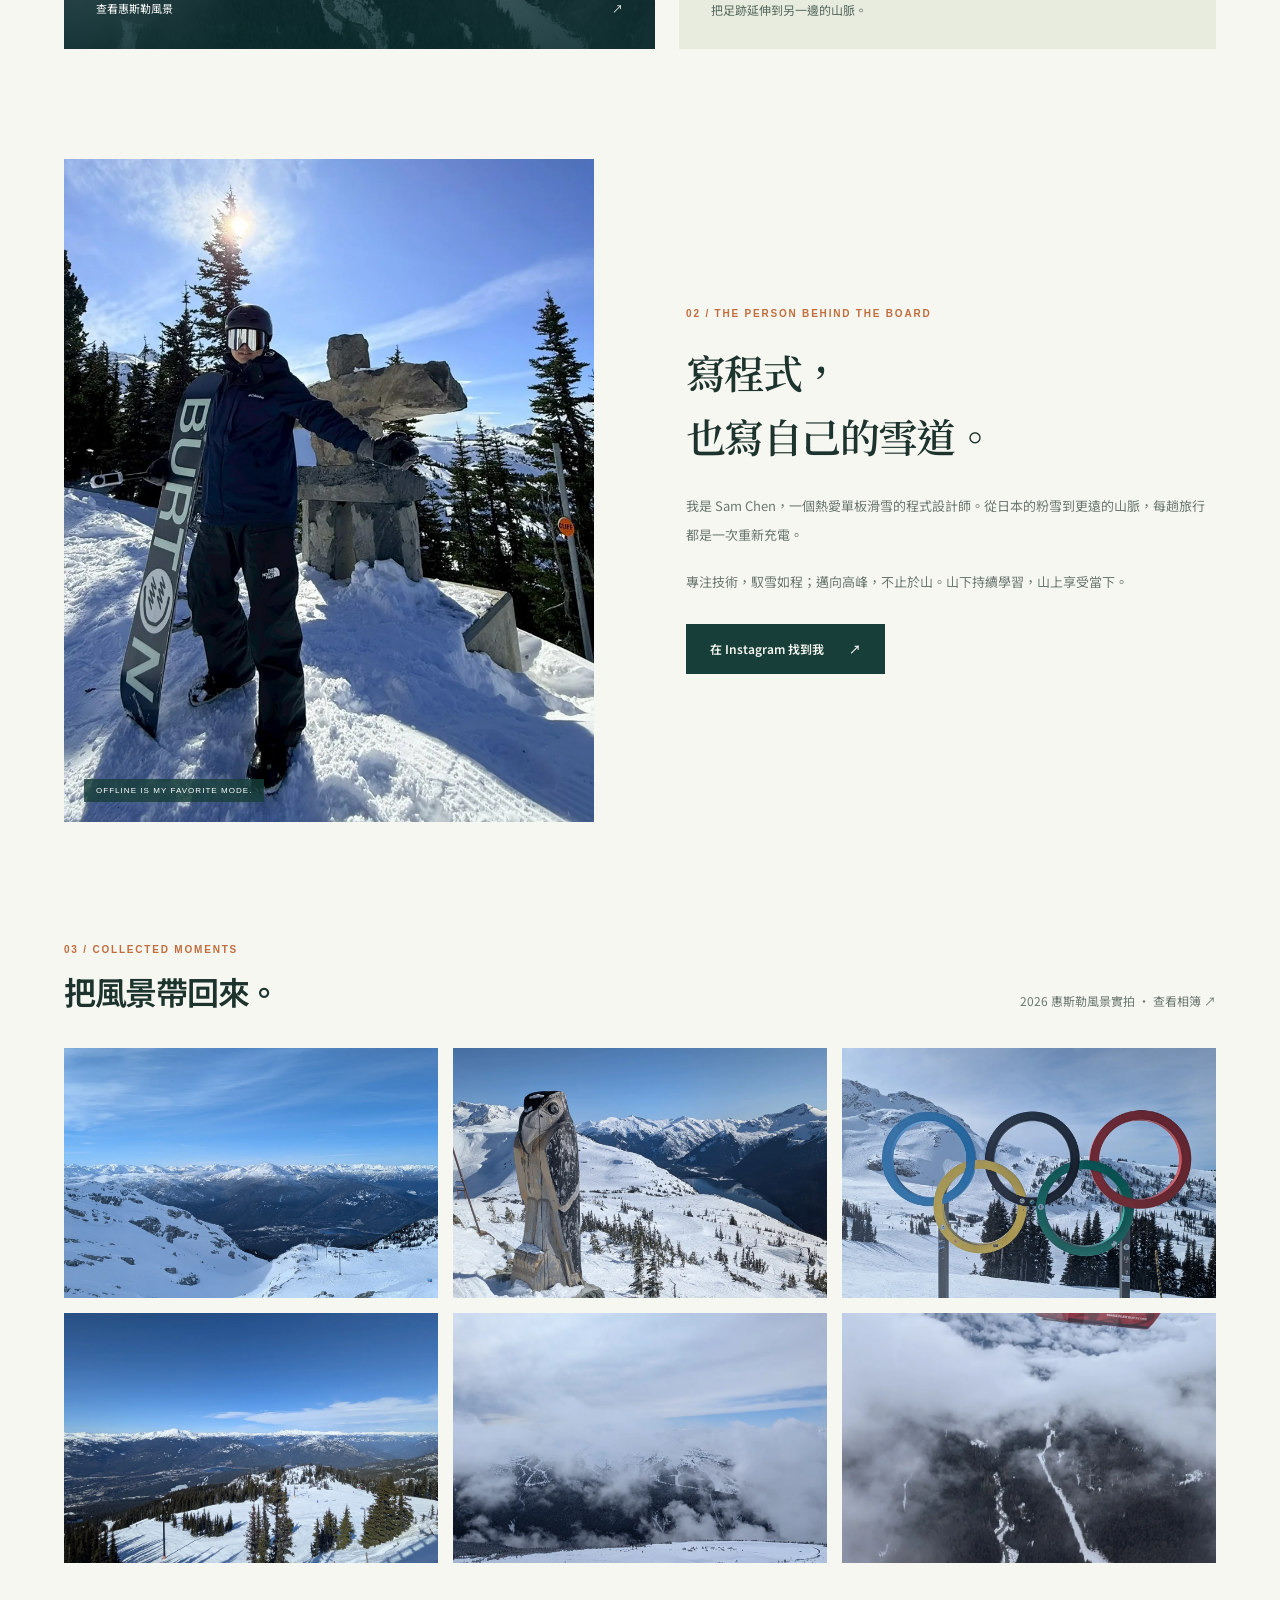
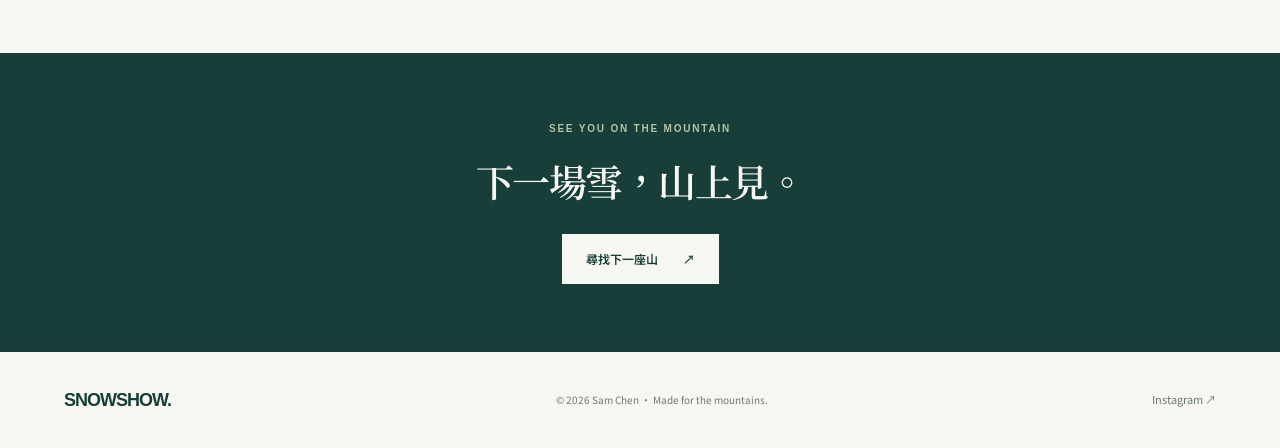
==== commit c6050b95: "Add Whistler portrait to homepage about section" ====
--- a/index.html
+++ b/index.html
@@ -138,8 +138,11 @@
       <section class="about-section" id="about">
         <div class="about-image">
           <img
-            src="images/resorts/whistler/forest-ridge.webp"
-            alt="惠斯勒雪道延伸至森林與遠山"
+            class="about-portrait"
+            src="images/profile/sam-whistler.webp"
+            alt="Sam 在惠斯勒雪地手持單板的個人照"
+            width="900"
+            height="1600"
             loading="lazy"
           /><span class="image-label">OFFLINE IS MY FAVORITE MODE.</span>
         </div>
--- a/assets/css/site.css
+++ b/assets/css/site.css
@@ -743,6 +743,12 @@
   width: 100%;
   height: 460px;
 }
+.about-image > img.about-portrait {
+  height: auto;
+  aspect-ratio: 4 / 5;
+  object-fit: cover;
+  object-position: center bottom;
+}
 .image-label {
   position: absolute;
   bottom: 20px;
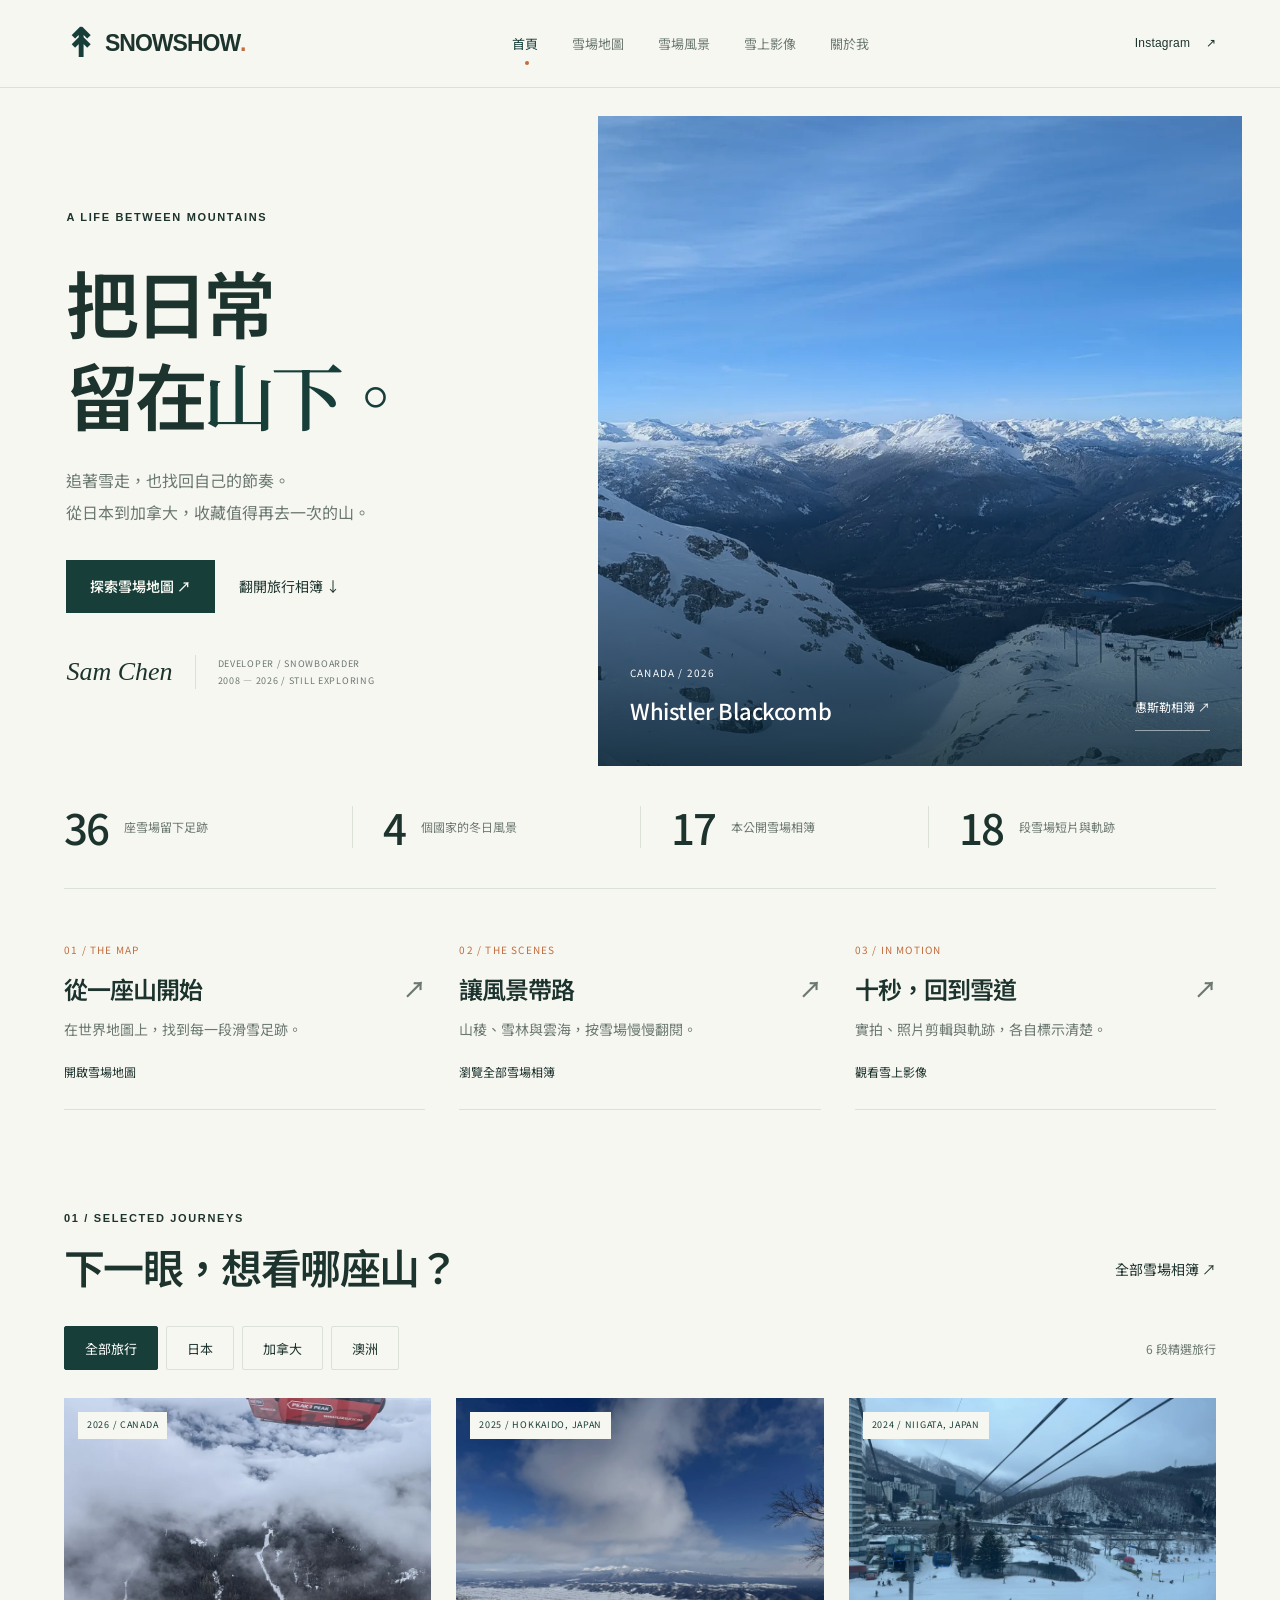
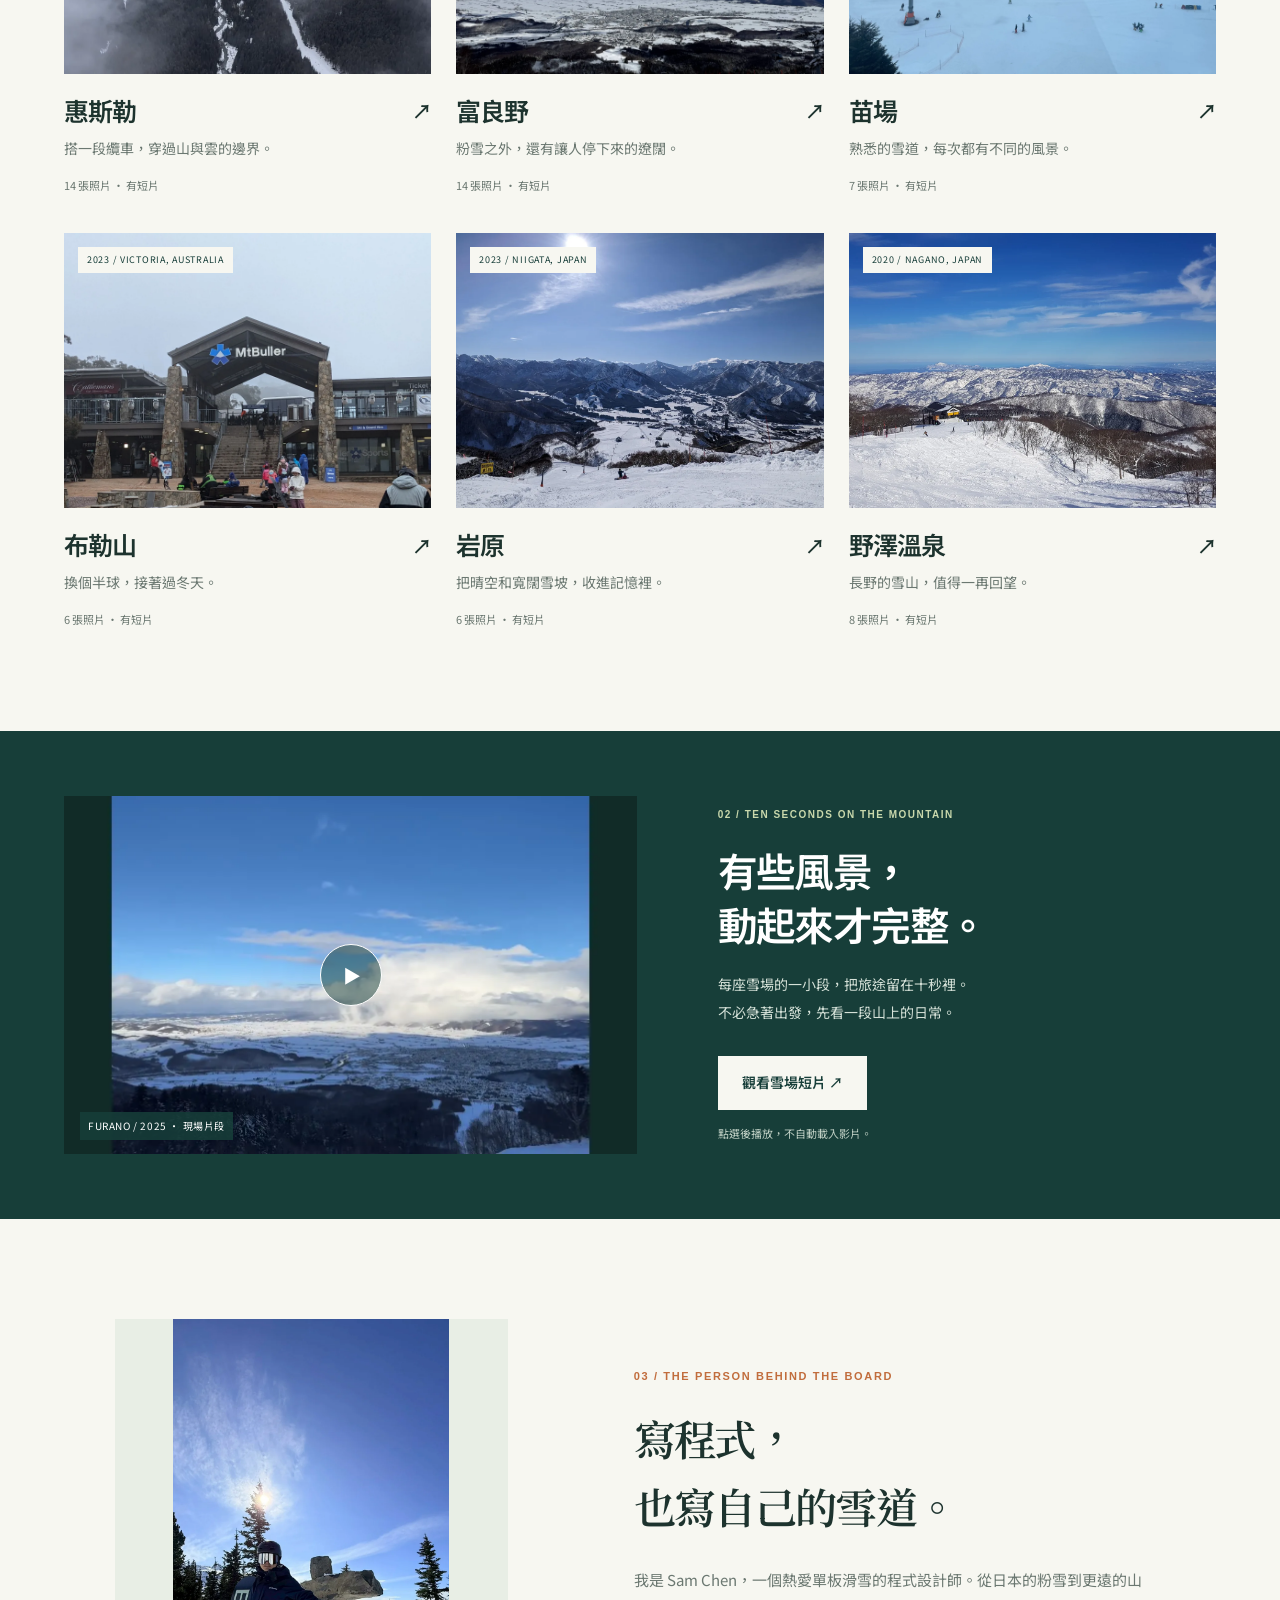
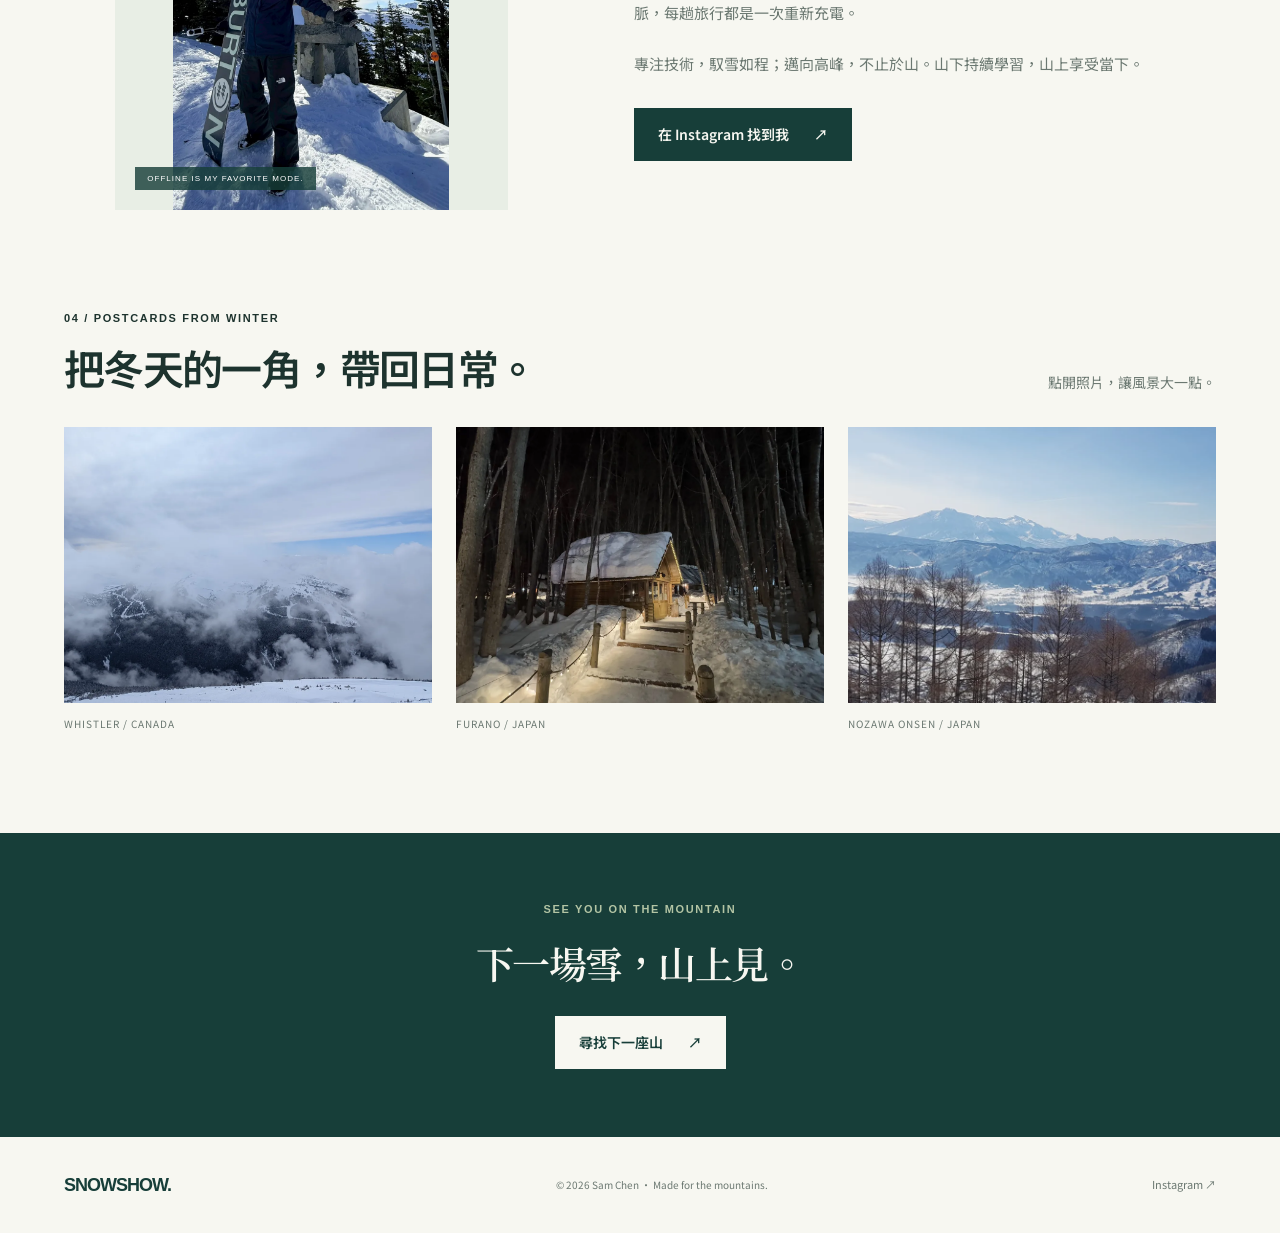
==== commit 63fe192c: "Refresh homepage with travel discovery and responsive editorial layout" ====
--- a/index.html
+++ b/index.html
@@ -10,10 +10,12 @@
     <meta name="theme-color" content="#173e39" />
     <title>SnowShow — 把日常留在山下</title>
     <link rel="stylesheet" href="assets/css/site.css" />
+    <link rel="stylesheet" href="assets/css/home.css" />
     <script src="assets/js/resorts.js" defer></script>
     <script src="assets/js/site.js" defer></script>
+    <script src="assets/js/home.js" defer></script>
   </head>
-  <body>
+  <body class="home-page">
     <a class="skip-link" href="#main">跳到主要內容</a>
     <header class="site-header">
       <a class="brand" href="index.html" aria-label="SnowShow 首頁"
@@ -36,43 +38,39 @@
       >
     </header>
     <main id="main">
-      <section class="hero">
-        <div class="hero-copy">
-          <p class="eyebrow">
-            <span class="tiny-line"></span> A LIFE BETWEEN MOUNTAINS
+      <section class="home-hero" aria-labelledby="hero-title">
+        <div class="home-hero-copy">
+          <p class="eyebrow">A LIFE BETWEEN MOUNTAINS</p>
+          <h1 id="hero-title">把日常<br />留在<span>山下。</span></h1>
+          <p class="home-lead">
+            追著雪走，也找回自己的節奏。<br />從日本到加拿大，收藏值得再去一次的山。
           </p>
-          <h1>把日常<br />留在<span class="serif-word">山下。</span></h1>
-          <p class="hero-description">
-            追著雪走，也找回自己的節奏。<br />這裡收藏我的單板生活，和那些值得再去一次的山。
-          </p>
-          <div class="hero-actions">
-            <a class="button button-light" href="snowmap.html"
-              >探索雪場地圖 <span aria-hidden="true">↗</span></a
-            ><a class="text-link" href="#hobby"
-              >看看雪上日常 <span aria-hidden="true">↓</span></a
+          <div class="home-hero-actions">
+            <a class="button button-dark" href="snowmap.html">探索雪場地圖 ↗</a
+            ><a class="home-text-link" href="#journeys">翻開旅行相簿 ↓</a>
+          </div>
+          <div class="home-signature">
+            <span class="signature">Sam Chen</span
+            ><span
+              >DEVELOPER / SNOWBOARDER<br />2008 — 2026 / STILL EXPLORING</span
             >
           </div>
-          <div class="hero-signature">
-            <span class="signature">Sam Chen</span
-            ><span>DEVELOPER / SNOWBOARDER</span>
-          </div>
-        </div>
-        <div class="hero-photo">
+        </div>
+        <figure class="home-hero-image">
           <img
-            src="assets/css/images/bg.jpg"
-            alt="夕陽照亮白雪覆蓋的山坡與樹林"
+            src="images/resorts/whistler/mountain-panorama.webp"
+            alt="惠斯勒群峰、雪谷與遠方雲海"
+            width="1600"
+            height="900"
             fetchpriority="high"
           />
-          <div class="photo-topline">
-            <span>THE MOUNTAINS ARE CALLING</span><span>01 / SNOW LIFE</span>
-          </div>
-          <div class="photo-caption">
-            <span>在每一道雪痕裡<br />留下自己的故事。</span
-            ><span class="round-arrow" aria-hidden="true">↗</span>
-          </div>
-        </div>
-      </section>
-      <section class="stats-strip" aria-label="滑雪足跡統計">
+          <figcaption>
+            <span>CANADA / 2026<br /><strong>Whistler Blackcomb</strong></span
+            ><a href="resort.html?id=36">惠斯勒相簿 ↗</a>
+          </figcaption>
+        </figure>
+      </section>
+      <section class="home-stats home-container" aria-label="公開滑雪紀錄統計">
         <div>
           <strong data-total-resorts>36</strong><span>座雪場留下足跡</span>
         </div>
@@ -80,62 +78,203 @@
           <strong data-total-countries>4</strong><span>個國家的冬日風景</span>
         </div>
         <div>
-          <strong>2008<span class="stat-dash">—</span>2026</strong
-          ><span>一路滑向下一座山</span>
-        </div>
-        <p>MORE THAN A HOBBY.<br /><b>IT'S A WAY OF LIFE.</b></p>
-      </section>
-      <section class="section-wrap" id="hobby">
-        <div class="section-heading">
+          <strong data-home-albums>17</strong><span>本公開雪場相簿</span>
+        </div>
+        <div>
+          <strong data-home-clips>18</strong><span>段雪場短片與軌跡</span>
+        </div>
+      </section>
+      <section
+        class="home-container home-explore"
+        aria-label="選一種方式，開始探索"
+      >
+        <a href="snowmap.html"
+          ><span class="home-index">01 / THE MAP</span>
+          <h2>從一座山開始 <span aria-hidden="true">↗</span></h2>
+          <p>在世界地圖上，找到每一段滑雪足跡。</p>
+          <span class="home-entry-label">開啟雪場地圖</span></a
+        ><a href="resort.html"
+          ><span class="home-index">02 / THE SCENES</span>
+          <h2>讓風景帶路 <span aria-hidden="true">↗</span></h2>
+          <p>山稜、雪林與雲海，按雪場慢慢翻閱。</p>
+          <span class="home-entry-label">瀏覽全部雪場相簿</span></a
+        ><a href="video.html"
+          ><span class="home-index">03 / IN MOTION</span>
+          <h2>十秒，回到雪道 <span aria-hidden="true">↗</span></h2>
+          <p>實拍、照片剪輯與軌跡，各自標示清楚。</p>
+          <span class="home-entry-label">觀看雪上影像</span></a
+        >
+      </section>
+      <section
+        class="home-container home-section"
+        id="journeys"
+        aria-labelledby="journeys-title"
+      >
+        <div class="home-section-heading">
           <div>
-            <p class="eyebrow">01 / SNOW JOURNAL</p>
-            <h2>雪上的片刻，<br class="mobile-break" />日常裡的自由。</h2>
-          </div>
-          <p>
-            山稜、森林與雲海，收藏每座雪場的樣子。<br />用風景記下，讓冬天的故事繼續。
+            <p class="eyebrow">01 / SELECTED JOURNEYS</p>
+            <h2 id="journeys-title">下一眼，想看哪座山？</h2>
+          </div>
+          <a class="home-text-link" href="resort.html">全部雪場相簿 ↗</a>
+        </div>
+        <div
+          class="home-filter"
+          role="group"
+          aria-label="篩選精選旅行的國家"
+          hidden
+        >
+          <button type="button" data-country="全部" aria-pressed="true">
+            全部旅行</button
+          ><button type="button" data-country="日本" aria-pressed="false">
+            日本</button
+          ><button type="button" data-country="加拿大" aria-pressed="false">
+            加拿大</button
+          ><button type="button" data-country="澳洲" aria-pressed="false">
+            澳洲
+          </button>
+          <p id="journey-status" role="status" aria-live="polite">
+            6 段精選旅行
           </p>
         </div>
-        <div class="journal-grid">
-          <a class="journal-card journal-feature" href="resort.html?id=36"
+        <div class="home-journey-grid">
+          <a
+            class="home-journey"
+            href="resort.html?id=36"
+            data-journey-country="加拿大"
+            ><div class="home-journey-image">
+              <img
+                src="images/resorts/whistler/peak-to-peak.webp"
+                alt="惠斯勒雲海中的紅色纜車"
+                width="1600"
+                height="1067"
+                loading="lazy"
+              /><span>2026 / CANADA</span>
+            </div>
+            <div class="home-journey-copy">
+              <h3>惠斯勒<span aria-hidden="true">↗</span></h3>
+              <p>搭一段纜車，穿過山與雲的邊界。</p>
+              <span data-home-resort-count="36">查看雪場紀錄</span>
+            </div></a
+          ><a
+            class="home-journey"
+            href="resort.html?id=4"
+            data-journey-country="日本"
+            ><div class="home-journey-image">
+              <img
+                src="images/resorts/furano/basin-clouds.webp"
+                alt="雲層下的富良野盆地與遠方山脈"
+                width="1600"
+                height="1067"
+                loading="lazy"
+              /><span>2025 / HOKKAIDO, JAPAN</span>
+            </div>
+            <div class="home-journey-copy">
+              <h3>富良野<span aria-hidden="true">↗</span></h3>
+              <p>粉雪之外，還有讓人停下來的遼闊。</p>
+              <span data-home-resort-count="4">查看雪場紀錄</span>
+            </div></a
+          ><a
+            class="home-journey"
+            href="resort.html?id=10"
+            data-journey-country="日本"
+            ><div class="home-journey-image">
+              <img
+                src="images/resorts/naeba/gondola-slope.webp"
+                alt="苗場纜車下的雪坡與山麓建築"
+                width="1600"
+                height="1067"
+                loading="lazy"
+              /><span>2024 / NIIGATA, JAPAN</span>
+            </div>
+            <div class="home-journey-copy">
+              <h3>苗場<span aria-hidden="true">↗</span></h3>
+              <p>熟悉的雪道，每次都有不同的風景。</p>
+              <span data-home-resort-count="10">查看雪場紀錄</span>
+            </div></a
+          ><a
+            class="home-journey"
+            href="resort.html?id=5"
+            data-journey-country="澳洲"
+            ><div class="home-journey-image">
+              <img
+                src="images/resorts/mt-buller/2023-village-square.webp"
+                alt="布勒山村落廣場與雪季入口"
+                width="1600"
+                height="1067"
+                loading="lazy"
+              /><span>2023 / VICTORIA, AUSTRALIA</span>
+            </div>
+            <div class="home-journey-copy">
+              <h3>布勒山<span aria-hidden="true">↗</span></h3>
+              <p>換個半球，接著過冬天。</p>
+              <span data-home-resort-count="5">查看雪場紀錄</span>
+            </div></a
+          ><a
+            class="home-journey"
+            href="resort.html?id=7"
+            data-journey-country="日本"
+            ><div class="home-journey-image">
+              <img
+                src="images/resorts/iwappara/extra-winter-sun-panorama.webp"
+                alt="岩原晴空下的冬日群峰"
+                width="1600"
+                height="1067"
+                loading="lazy"
+              /><span>2023 / NIIGATA, JAPAN</span>
+            </div>
+            <div class="home-journey-copy">
+              <h3>岩原<span aria-hidden="true">↗</span></h3>
+              <p>把晴空和寬闊雪坡，收進記憶裡。</p>
+              <span data-home-resort-count="7">查看雪場紀錄</span>
+            </div></a
+          ><a
+            class="home-journey"
+            href="resort.html?id=14"
+            data-journey-country="日本"
+            ><div class="home-journey-image">
+              <img
+                src="images/resorts/nozawa-onsen/2020-07.webp"
+                alt="野澤溫泉山頂的全景雪山"
+                width="1600"
+                height="1067"
+                loading="lazy"
+              /><span>2020 / NAGANO, JAPAN</span>
+            </div>
+            <div class="home-journey-copy">
+              <h3>野澤溫泉<span aria-hidden="true">↗</span></h3>
+              <p>長野的雪山，值得一再回望。</p>
+              <span data-home-resort-count="14">查看雪場紀錄</span>
+            </div></a
+          >
+        </div>
+      </section>
+      <section class="home-film" aria-labelledby="film-title">
+        <div class="home-container home-film-inner">
+          <a
+            class="home-film-image"
+            href="video.html"
+            aria-label="前往雪上影像，觀看雪場短片"
             ><img
-              src="images/resorts/whistler/peak-to-peak.webp"
-              alt="惠斯勒雲海中的 PEAK 2 PEAK 紅色纜車"
+              src="images/resorts/furano/film-poster.webp"
+              alt="富良野藍天下的山景與雲海"
+              width="1280"
+              height="720"
               loading="lazy"
-            />
-            <div class="card-overlay">
-              <span class="eyebrow">WHISTLER / CANADA</span>
-              <h3>穿越雲海，<br />看見山的另一面。</h3>
-              <span class="card-link"
-                >查看惠斯勒風景 <span aria-hidden="true">↗</span></span
-              >
-            </div></a
+            /><span class="home-play" aria-hidden="true">▶</span
+            ><span class="home-film-credit">FURANO / 2025 · 現場片段</span></a
           >
-          <div class="journal-side">
-            <a class="journal-card" href="resort.html"
-              ><img
-                src="images/resorts/whistler/mountain-panorama.webp"
-                alt="惠斯勒雪谷與連綿群峰"
-                loading="lazy"
-              />
-              <div class="card-overlay">
-                <span class="eyebrow">SCENES FROM THE MOUNTAINS</span>
-                <h3>每一座山，都有自己的風景。</h3>
-                <span class="card-link"
-                  >瀏覽雪場風景 <span aria-hidden="true">↗</span></span
-                >
-              </div></a
-            ><a class="destination-note" href="resort.html?id=36"
-              ><div>
-                <p class="eyebrow">LATEST FOOTPRINT / 2026</p>
-                <h3>下一頁，加拿大。</h3>
-                <p>惠斯勒 Whistler Blackcomb<br />把足跡延伸到另一邊的山脈。</p>
-              </div>
-              <span class="round-arrow" aria-hidden="true">↗</span></a
-            >
-          </div>
-        </div>
-      </section>
-      <section class="about-section" id="about">
+          <div class="home-film-copy">
+            <p class="eyebrow">02 / TEN SECONDS ON THE MOUNTAIN</p>
+            <h2 id="film-title">有些風景，<br />動起來才完整。</h2>
+            <p>
+              每座雪場的一小段，把旅途留在十秒裡。<br />不必急著出發，先看一段山上的日常。
+            </p>
+            <a class="button button-light" href="video.html">觀看雪場短片 ↗</a
+            ><span class="home-film-note">點選後播放，不自動載入影片。</span>
+          </div>
+        </div>
+      </section>
+      <section class="about-section home-about" id="about">
         <div class="about-image">
           <img
             class="about-portrait"
@@ -147,7 +286,7 @@
           /><span class="image-label">OFFLINE IS MY FAVORITE MODE.</span>
         </div>
         <div class="about-copy">
-          <p class="eyebrow">02 / THE PERSON BEHIND THE BOARD</p>
+          <p class="eyebrow">03 / THE PERSON BEHIND THE BOARD</p>
           <h2>寫程式，<br />也寫自己的雪道。</h2>
           <p>
             我是 Sam
@@ -165,53 +304,45 @@
           >
         </div>
       </section>
-      <section class="section-wrap gallery-section">
-        <div class="section-heading">
+      <section
+        class="home-container home-section"
+        aria-labelledby="moments-title"
+      >
+        <div class="home-section-heading">
           <div>
-            <p class="eyebrow">03 / COLLECTED MOMENTS</p>
-            <h2>把風景帶回來。</h2>
-          </div>
-          <a class="small-note" href="resort.html?id=36"
-            >2026 惠斯勒風景實拍 · 查看相簿 ↗</a
-          >
-        </div>
-        <div class="photo-grid">
-          <a href="images/resorts/whistler/mountain-panorama.webp" data-gallery
-            ><img
-              src="images/resorts/whistler/mountain-panorama.webp"
-              alt="惠斯勒群峰與雪谷全景"
-              loading="lazy"
-          /></a>
-          <a href="images/resorts/whistler/summit-landmark.webp" data-gallery
-            ><img
-              src="images/resorts/whistler/summit-landmark.webp"
-              alt="惠斯勒山頂雕像與遠方群峰"
-              loading="lazy"
-          /></a>
-          <a href="images/resorts/whistler/olympic-rings.webp" data-gallery
-            ><img
-              src="images/resorts/whistler/olympic-rings.webp"
-              alt="雪山前的奧運五環"
-              loading="lazy"
-          /></a>
-          <a href="images/resorts/whistler/forest-ridge.webp" data-gallery
-            ><img
-              src="images/resorts/whistler/forest-ridge.webp"
-              alt="雪道、森林與遠山"
-              loading="lazy"
-          /></a>
+            <p class="eyebrow">04 / POSTCARDS FROM WINTER</p>
+            <h2 id="moments-title">把冬天的一角，帶回日常。</h2>
+          </div>
+          <p>點開照片，讓風景大一點。</p>
+        </div>
+        <div class="home-postcards">
           <a href="images/resorts/whistler/cloud-sea.webp" data-gallery
             ><img
               src="images/resorts/whistler/cloud-sea.webp"
               alt="雲霧環繞的惠斯勒山谷"
+              width="1600"
+              height="1067"
               loading="lazy"
-          /></a>
-          <a href="images/resorts/whistler/peak-to-peak.webp" data-gallery
+            /><span>WHISTLER / CANADA</span></a
+          ><a href="images/resorts/furano/forest-cabin-night.webp" data-gallery
             ><img
-              src="images/resorts/whistler/peak-to-peak.webp"
-              alt="雲海中的 PEAK 2 PEAK 紅色纜車"
+              src="images/resorts/furano/forest-cabin-night.webp"
+              alt="富良野冬夜，雪林木屋與門前的燈火"
+              width="1600"
+              height="1067"
               loading="lazy"
-          /></a>
+            /><span>FURANO / JAPAN</span></a
+          ><a
+            href="images/resorts/nozawa-onsen/2020-extra-valley-ridges.webp"
+            data-gallery
+            ><img
+              src="images/resorts/nozawa-onsen/2020-extra-valley-ridges.webp"
+              alt="野澤溫泉雪道遠望山谷與層疊山稜"
+              width="1600"
+              height="1067"
+              loading="lazy"
+            /><span>NOZAWA ONSEN / JAPAN</span></a
+          >
         </div>
       </section>
       <section class="contact-banner" id="contact">
--- a/assets/css/site.css
+++ b/assets/css/site.css
@@ -886,6 +886,31 @@
   grid-template-columns: 1fr 1fr;
   gap: 30px;
 }
+.resort-films-collection {
+  margin-top: 48px;
+}
+.archive-films-heading {
+  margin-top: 56px;
+}
+.resort-film-card .film-player video {
+  aspect-ratio: 16 / 9;
+}
+.film-meta .film-resort-title {
+  font-size: 24px;
+  margin: 8px 0;
+}
+.film-meta .film-description {
+  font-size: 12px;
+  color: var(--muted);
+}
+.film-album-link {
+  display: inline-block;
+  margin-top: 14px;
+}
+#resort-film-players {
+  grid-template-columns: minmax(0, 1fr);
+  max-width: 900px;
+}
 .film-player {
   background: #102a26;
 }
--- a/assets/css/home.css
+++ b/assets/css/home.css
@@ -0,0 +1,625 @@
+.home-page {
+  --home-max: 1320px;
+}
+.home-container {
+  width: min(90%, var(--home-max));
+  margin-inline: auto;
+}
+.home-page .eyebrow {
+  font-size: 11px;
+  letter-spacing: 0.15em;
+}
+.home-hero {
+  width: min(94%, 1480px);
+  margin: 28px auto 0;
+  display: grid;
+  grid-template-columns: 1fr 1.15fr;
+  min-height: 650px;
+}
+.home-hero-copy {
+  padding: 66px 8% 50px 5%;
+  display: flex;
+  flex-direction: column;
+  justify-content: center;
+}
+.home-hero h1 {
+  font-size: clamp(54px, 5.7vw, 88px);
+  line-height: 1.25;
+  letter-spacing: -0.065em;
+  margin: 30px 0 25px;
+}
+.home-hero h1 span {
+  font-family: var(--serif);
+  color: var(--pine);
+}
+.home-lead {
+  color: var(--muted);
+  font-size: 16px;
+  line-height: 2;
+  max-width: 430px;
+}
+.home-hero-actions {
+  display: flex;
+  align-items: center;
+  gap: 24px;
+  margin: 32px 0 42px;
+  flex-wrap: wrap;
+}
+.home-page .button {
+  min-height: 48px;
+  font-size: 14px;
+}
+.home-text-link {
+  font-size: 14px;
+  padding-block: 12px;
+  display: inline-flex;
+  align-items: center;
+  gap: 18px;
+}
+.home-text-link:hover {
+  color: var(--orange);
+}
+.home-signature {
+  display: flex;
+  align-items: center;
+  gap: 22px;
+}
+.home-signature .signature {
+  font-size: 26px;
+}
+.home-signature > span:last-child {
+  font-size: 9px;
+  color: var(--muted);
+  letter-spacing: 0.08em;
+  line-height: 1.9;
+  border-left: 1px solid var(--line);
+  padding-left: 22px;
+}
+.home-hero-image {
+  margin: 0;
+  position: relative;
+  min-width: 0;
+  overflow: hidden;
+  background: #dbe5e9;
+}
+.home-hero-image > img {
+  width: 100%;
+  height: 100%;
+  position: absolute;
+  inset: 0;
+  object-fit: cover;
+  object-position: 53% center;
+}
+.home-hero-image::after {
+  content: "";
+  position: absolute;
+  inset: 45% 0 0;
+  background: linear-gradient(transparent, rgba(5, 27, 37, 0.8));
+  pointer-events: none;
+}
+.home-hero-image figcaption {
+  position: absolute;
+  bottom: 35px;
+  left: 32px;
+  right: 32px;
+  z-index: 1;
+  color: white;
+  display: flex;
+  align-items: end;
+  justify-content: space-between;
+  gap: 20px;
+  font-size: 10px;
+  letter-spacing: 0.12em;
+}
+.home-hero-image strong {
+  display: inline-block;
+  margin-top: 9px;
+  font-size: 22px;
+  letter-spacing: -0.02em;
+  font-weight: 500;
+}
+.home-hero-image figcaption a {
+  padding: 12px 0;
+  font-size: 12px;
+  white-space: nowrap;
+  letter-spacing: 0;
+  border-bottom: 1px solid #ffffff80;
+}
+.home-stats {
+  display: grid;
+  grid-template-columns: repeat(4, 1fr);
+  padding: 40px 0;
+  border-bottom: 1px solid var(--line);
+}
+.home-stats > div {
+  padding-left: 30px;
+  border-left: 1px solid var(--line);
+  display: flex;
+  gap: 16px;
+  align-items: center;
+}
+.home-stats > div:first-child {
+  padding-left: 0;
+  border-left: 0;
+}
+.home-stats strong {
+  font-size: 42px;
+  font-weight: 500;
+  line-height: 1;
+  letter-spacing: -0.05em;
+}
+.home-stats span {
+  font-size: 12px;
+  color: var(--muted);
+}
+.home-explore {
+  display: grid;
+  grid-template-columns: repeat(3, minmax(0, 1fr));
+  margin-top: 45px;
+  gap: 34px;
+}
+.home-explore > a {
+  display: block;
+  border-bottom: 1px solid var(--line);
+  padding: 0 0 25px;
+}
+.home-index {
+  color: var(--orange);
+  font-size: 10px;
+  letter-spacing: 0.12em;
+}
+.home-explore h2 {
+  font-size: 24px;
+  margin: 12px 0;
+  display: flex;
+  justify-content: space-between;
+  gap: 12px;
+}
+.home-explore h2 span {
+  font-size: 23px;
+  color: var(--muted);
+  transition: transform 0.2s;
+}
+.home-explore a:hover h2 span {
+  transform: translate(3px, -3px);
+}
+.home-explore p {
+  font-size: 14px;
+  color: var(--muted);
+}
+.home-entry-label {
+  display: inline-block;
+  font-size: 12px;
+  margin-top: 18px;
+}
+.home-section {
+  padding-block: 100px;
+}
+.home-section-heading {
+  display: flex;
+  justify-content: space-between;
+  gap: 25px;
+  align-items: end;
+  margin-bottom: 32px;
+}
+.home-section-heading h2 {
+  font-size: clamp(28px, 3.2vw, 42px);
+  margin-top: 12px;
+}
+.home-section-heading > p {
+  font-size: 14px;
+  color: var(--muted);
+}
+.home-filter {
+  display: flex;
+  gap: 8px;
+  align-items: center;
+  flex-wrap: wrap;
+  margin-bottom: 28px;
+}
+.home-filter button {
+  min-height: 44px;
+  border: 1px solid var(--line);
+  border-radius: 2px;
+  padding: 9px 20px;
+  font-size: 13px;
+  background: transparent;
+}
+.home-filter button[aria-pressed="true"] {
+  background: var(--pine);
+  border-color: var(--pine);
+  color: white;
+}
+.home-filter button:hover {
+  border-color: var(--pine);
+}
+.home-filter p {
+  margin-left: auto;
+  font-size: 12px;
+  color: var(--muted);
+}
+.home-journey-grid {
+  display: grid;
+  grid-template-columns: repeat(3, minmax(0, 1fr));
+  gap: 36px 25px;
+}
+.home-journey {
+  min-width: 0;
+}
+.home-journey-image {
+  position: relative;
+  aspect-ratio: 4/3;
+  overflow: hidden;
+  background: var(--pale);
+}
+.home-journey-image img {
+  width: 100%;
+  height: 100%;
+  object-fit: cover;
+  transition: transform 0.4s;
+}
+.home-journey:hover img {
+  transform: scale(1.035);
+}
+.home-journey-image > span {
+  position: absolute;
+  top: 14px;
+  left: 14px;
+  padding: 5px 9px;
+  color: var(--pine);
+  background: var(--paper);
+  font-size: 9px;
+  letter-spacing: 0.08em;
+}
+.home-journey-copy {
+  padding: 20px 0 0;
+}
+.home-journey-copy h3 {
+  display: flex;
+  align-items: center;
+  justify-content: space-between;
+  font-size: 25px;
+  margin-bottom: 8px;
+}
+.home-journey-copy h3 span {
+  font-size: 20px;
+}
+.home-journey-copy p {
+  color: var(--muted);
+  font-size: 14px;
+}
+.home-journey-copy > span {
+  display: inline-block;
+  font-size: 11px;
+  color: var(--muted);
+  padding-top: 15px;
+}
+.home-film {
+  background: var(--pine);
+  color: white;
+  padding: 65px 0;
+}
+.home-film-inner {
+  display: grid;
+  grid-template-columns: 1.15fr 1fr;
+  gap: 7%;
+  align-items: center;
+}
+.home-film-image {
+  position: relative;
+  display: block;
+  min-width: 0;
+}
+.home-film-image img {
+  width: 100%;
+  height: auto;
+  aspect-ratio: 16/10;
+  object-fit: cover;
+}
+.home-play {
+  position: absolute;
+  top: 50%;
+  left: 50%;
+  transform: translate(-50%, -50%);
+  display: grid;
+  place-items: center;
+  width: 62px;
+  height: 62px;
+  border: 1px solid white;
+  border-radius: 50%;
+  background: #173e3980;
+  padding-left: 3px;
+  font-size: 18px;
+}
+.home-film-credit {
+  position: absolute;
+  bottom: 14px;
+  left: 16px;
+  background: #173e39dc;
+  padding: 5px 8px;
+  font-size: 10px;
+  letter-spacing: 0.06em;
+}
+.home-film-copy .eyebrow {
+  color: #c9d8ac;
+  font-size: 10px;
+}
+.home-film h2 {
+  font-size: clamp(30px, 3.1vw, 43px);
+  margin: 20px 0;
+}
+.home-film-copy > p:not(.eyebrow) {
+  font-size: 14px;
+  line-height: 2;
+  color: #d5e1d8;
+}
+.home-film-copy .button {
+  margin-top: 30px;
+}
+.home-film-note {
+  display: block;
+  margin-top: 14px;
+  font-size: 11px;
+  color: #c0d0c5;
+}
+.home-page .home-about {
+  width: min(82%, 1100px);
+  margin: 100px auto 0;
+  padding: 0;
+  gap: 12%;
+  background: transparent;
+  grid-template-columns: 0.85fr 1.15fr;
+  align-items: center;
+}
+.home-page .home-about .about-image {
+  height: auto;
+  background: #e8eee5;
+}
+.home-page .home-about .about-portrait {
+  width: 100%;
+  height: auto;
+  max-height: 600px;
+  object-fit: contain;
+}
+.home-page .home-about .about-copy {
+  padding: 0;
+}
+.home-page .home-about h2 {
+  font-size: clamp(30px, 3.3vw, 45px);
+}
+.home-page .home-about .about-copy > p:not(.eyebrow) {
+  font-size: 15px;
+}
+.home-postcards {
+  display: grid;
+  grid-template-columns: repeat(3, minmax(0, 1fr));
+  gap: 24px;
+}
+.home-postcards a {
+  min-width: 0;
+  cursor: zoom-in;
+}
+.home-postcards img {
+  width: 100%;
+  height: auto;
+  aspect-ratio: 4/3;
+  object-fit: cover;
+}
+.home-postcards span {
+  display: block;
+  margin-top: 12px;
+  font-size: 10px;
+  color: var(--muted);
+  letter-spacing: 0.1em;
+}
+@media (min-width: 1600px) {
+  .home-hero {
+    min-height: 720px;
+  }
+}
+@media (max-width: 1100px) {
+  .home-hero {
+    min-height: 570px;
+    grid-template-columns: 1fr 1fr;
+  }
+  .home-hero-copy {
+    padding: 45px 7%;
+  }
+  .home-hero h1 {
+    font-size: 62px;
+  }
+  .home-hero-image figcaption {
+    left: 22px;
+    right: 22px;
+    bottom: 22px;
+    flex-direction: column;
+    align-items: start;
+    gap: 8px;
+  }
+  .home-stats > div {
+    flex-direction: column;
+    align-items: start;
+    gap: 12px;
+  }
+  .home-journey-grid {
+    grid-template-columns: repeat(2, minmax(0, 1fr));
+  }
+  .home-page .home-about {
+    width: 90%;
+    gap: 7%;
+  }
+}
+@media (max-width: 760px) {
+  .home-page .site-nav a {
+    font-size: 12px;
+  }
+  .home-hero {
+    width: 100%;
+    margin-top: 0;
+    grid-template-columns: 1fr;
+    min-height: auto;
+  }
+  .home-hero-copy {
+    padding: 38px 6% 32px;
+  }
+  .home-hero h1 {
+    font-size: clamp(50px, 12vw, 72px);
+    margin: 20px 0;
+  }
+  .home-lead {
+    font-size: 15px;
+    max-width: 490px;
+  }
+  .home-hero-actions {
+    gap: 18px;
+    margin: 24px 0;
+  }
+  .home-signature {
+    gap: 17px;
+  }
+  .home-signature > span:last-child {
+    padding-left: 17px;
+    font-size: 8px;
+  }
+  .home-hero-image {
+    aspect-ratio: 4/3;
+  }
+  .home-hero-image figcaption {
+    flex-direction: row;
+    align-items: end;
+    left: 6%;
+    right: 6%;
+  }
+  .home-hero-image strong {
+    font-size: 19px;
+  }
+  .home-hero-image figcaption a {
+    font-size: 11px;
+  }
+  .home-stats {
+    grid-template-columns: repeat(2, minmax(0, 1fr));
+    padding: 28px 0;
+    row-gap: 26px;
+  }
+  .home-stats > div {
+    padding-left: 22px;
+    flex-direction: row;
+    align-items: center;
+    gap: 12px;
+  }
+  .home-stats > div:nth-child(3) {
+    border-left: 0;
+    padding-left: 0;
+  }
+  .home-stats strong {
+    font-size: 35px;
+  }
+  .home-stats span {
+    font-size: 11px;
+  }
+  .home-explore {
+    grid-template-columns: 1fr;
+    gap: 22px;
+    margin-top: 32px;
+  }
+  .home-explore > a {
+    padding-bottom: 22px;
+  }
+  .home-explore h2 {
+    margin: 8px 0;
+    font-size: 23px;
+  }
+  .home-entry-label {
+    margin-top: 10px;
+  }
+  .home-section {
+    padding-block: 60px;
+  }
+  .home-section-heading {
+    align-items: start;
+    flex-direction: column;
+    gap: 12px;
+    margin-bottom: 24px;
+  }
+  .home-section-heading h2 {
+    font-size: clamp(26px, 6vw, 34px);
+  }
+  .home-section-heading .home-text-link {
+    padding-block: 0;
+  }
+  .home-filter {
+    gap: 7px;
+    margin-bottom: 22px;
+  }
+  .home-filter button {
+    padding: 8px 15px;
+    font-size: 12px;
+  }
+  .home-filter p {
+    width: 100%;
+    margin-left: 0;
+    margin-top: 4px;
+  }
+  .home-journey-grid {
+    grid-template-columns: 1fr;
+    gap: 30px;
+  }
+  .home-journey-image {
+    aspect-ratio: 3/2;
+  }
+  .home-journey-copy {
+    padding-top: 15px;
+  }
+  .home-journey-copy h3 {
+    font-size: 24px;
+  }
+  .home-journey-copy > span {
+    padding-top: 10px;
+  }
+  .home-film {
+    padding: 38px 0;
+  }
+  .home-film-inner {
+    grid-template-columns: 1fr;
+    gap: 30px;
+  }
+  .home-film h2 {
+    font-size: 33px;
+    margin: 15px 0;
+  }
+  .home-film-copy .button {
+    margin-top: 22px;
+  }
+  .home-page .home-about {
+    grid-template-columns: 1fr;
+    gap: 32px;
+    margin-top: 60px;
+  }
+  .home-page .home-about .about-image {
+    width: min(100%, 380px);
+    margin-inline: auto;
+  }
+  .home-page .home-about .about-portrait {
+    max-height: 540px;
+  }
+  .home-page .home-about h2 {
+    font-size: 34px;
+  }
+  .home-postcards {
+    grid-template-columns: 1fr;
+    gap: 25px;
+  }
+  .home-postcards img {
+    aspect-ratio: 3/2;
+  }
+}
+@media (prefers-reduced-motion: reduce) {
+  html:has(.home-page) {
+    scroll-behavior: auto;
+  }
+  .home-page *,
+  .home-page *::before,
+  .home-page *::after {
+    transition: none !important;
+  }
+}
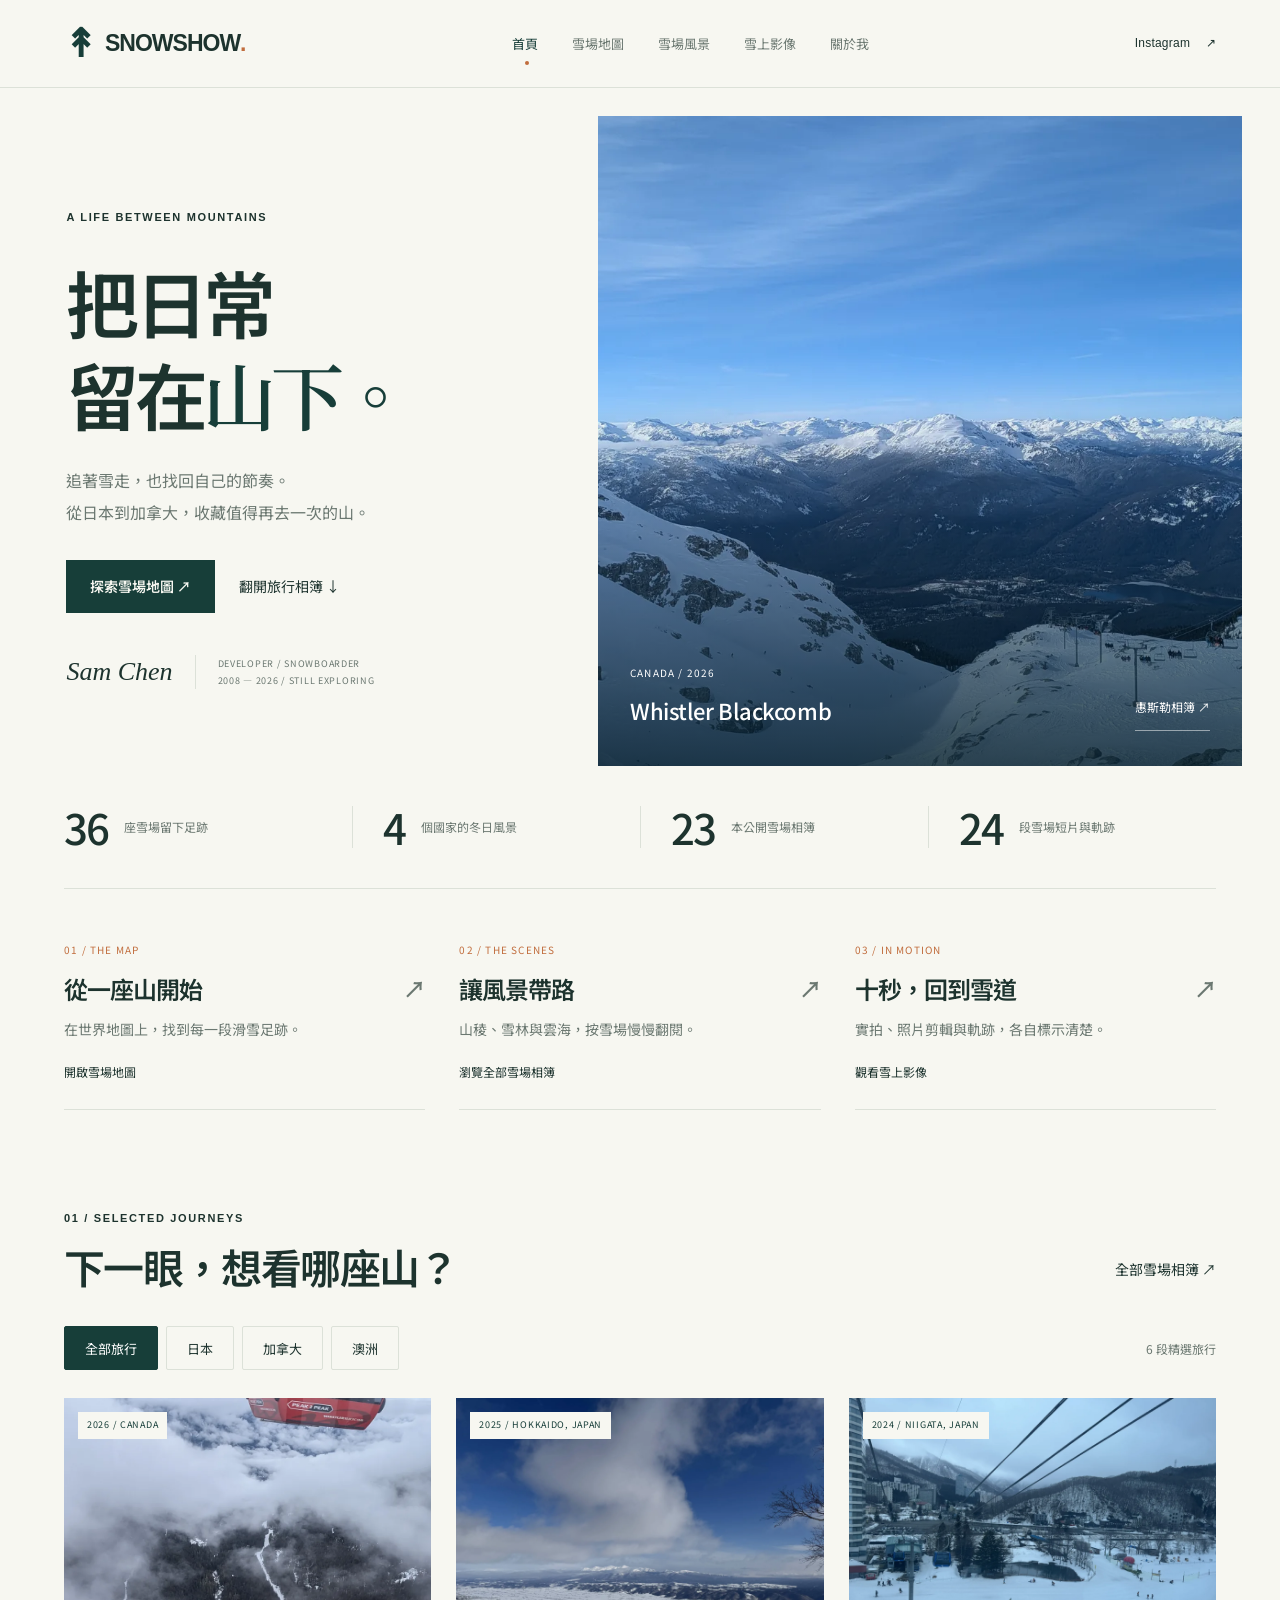
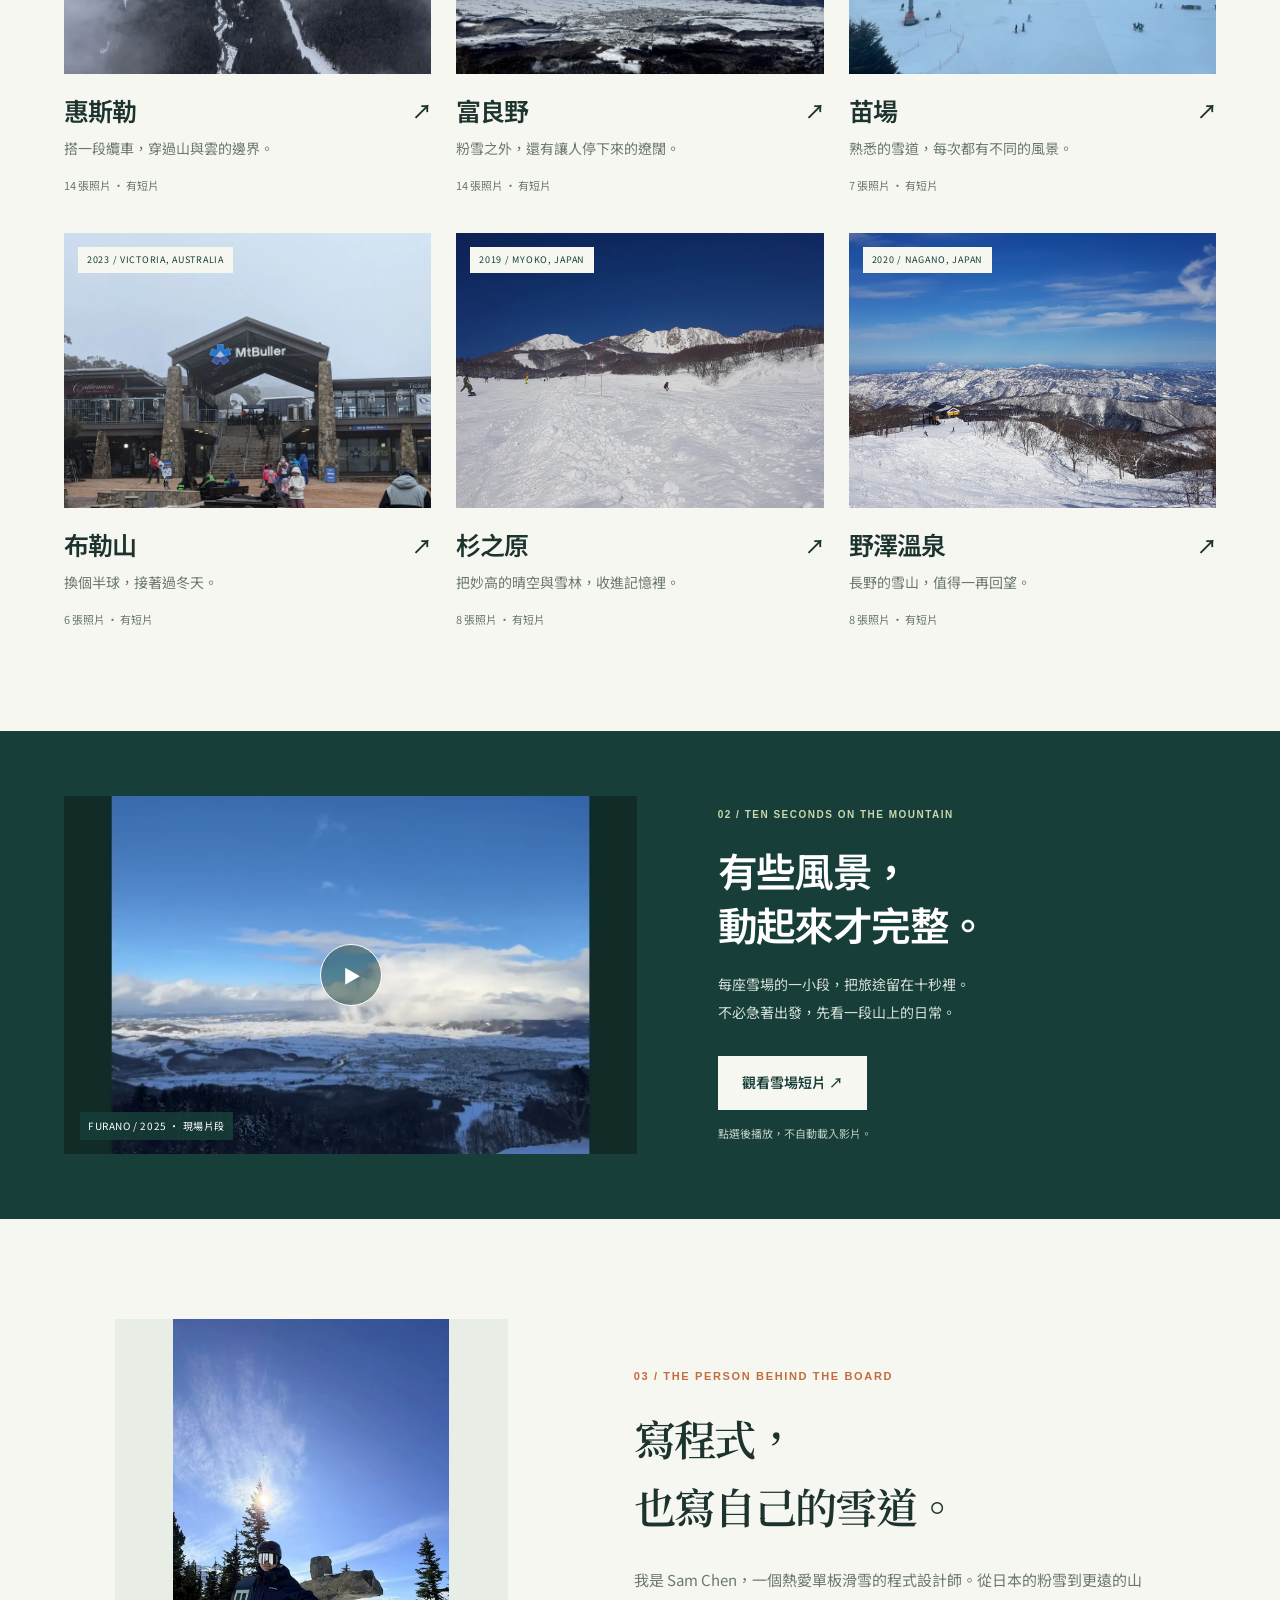
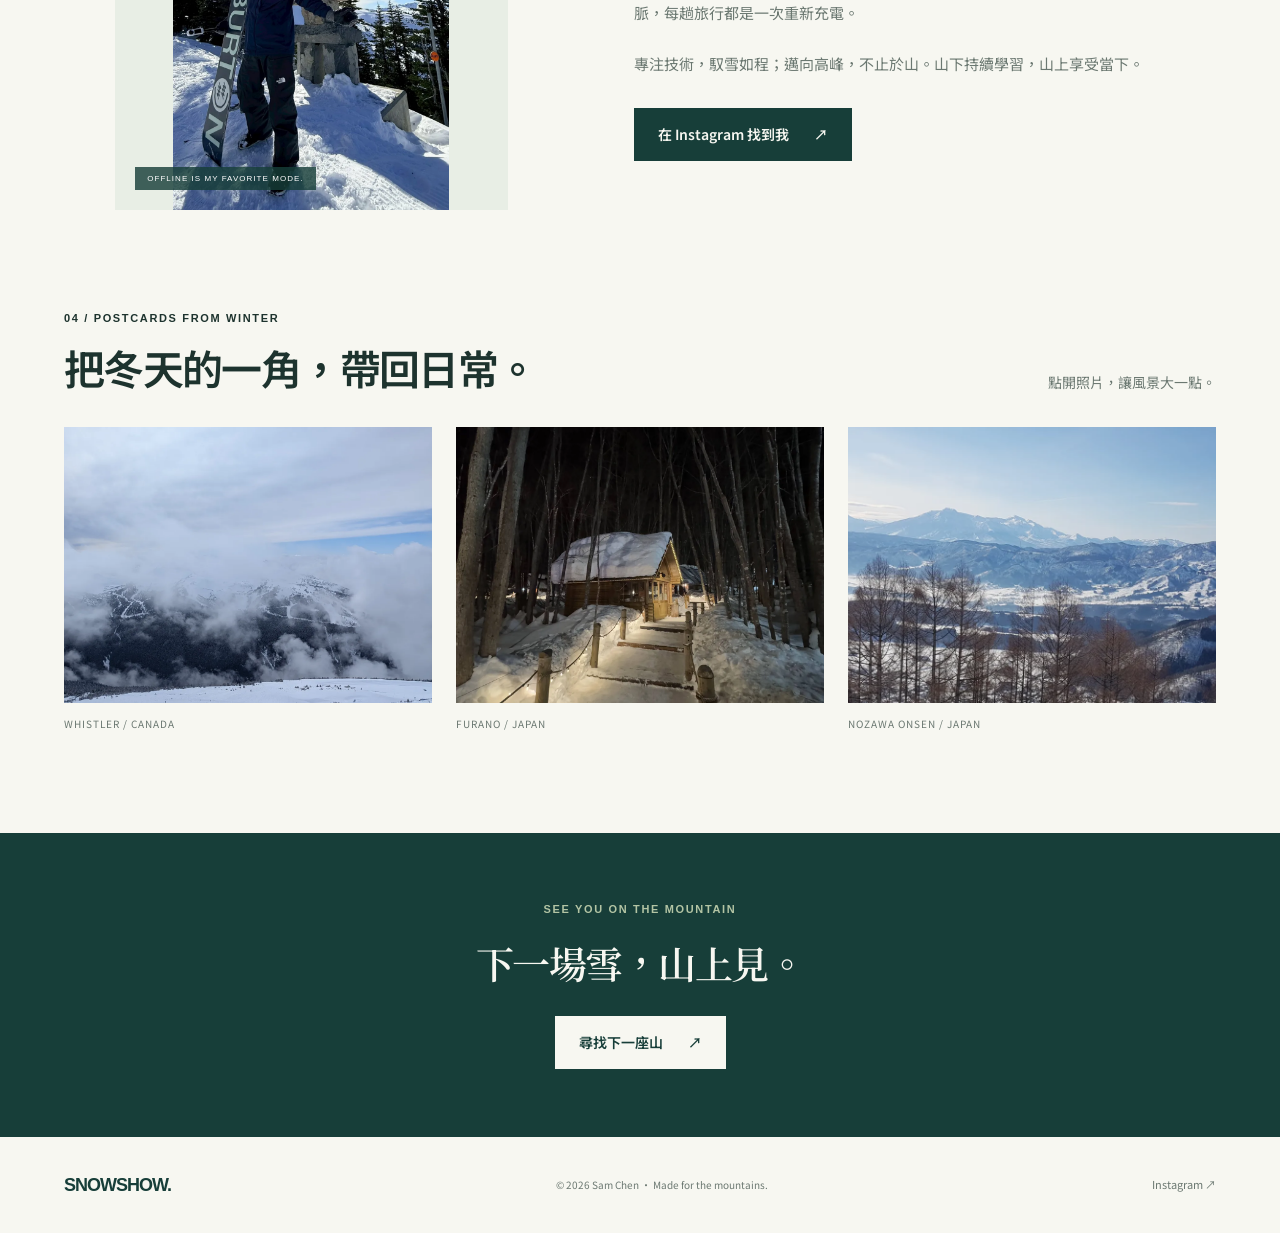
==== commit aa70eaba: "Add Myoko 2019 galleries and six resort short films" ====
--- a/index.html
+++ b/index.html
@@ -78,10 +78,10 @@
           <strong data-total-countries>4</strong><span>個國家的冬日風景</span>
         </div>
         <div>
-          <strong data-home-albums>17</strong><span>本公開雪場相簿</span>
+          <strong data-home-albums>23</strong><span>本公開雪場相簿</span>
         </div>
         <div>
-          <strong data-home-clips>18</strong><span>段雪場短片與軌跡</span>
+          <strong data-home-clips>24</strong><span>段雪場短片與軌跡</span>
         </div>
       </section>
       <section
@@ -211,21 +211,21 @@
             </div></a
           ><a
             class="home-journey"
-            href="resort.html?id=7"
+            href="resort.html?id=17"
             data-journey-country="日本"
             ><div class="home-journey-image">
               <img
-                src="images/resorts/iwappara/extra-winter-sun-panorama.webp"
-                alt="岩原晴空下的冬日群峰"
-                width="1600"
-                height="1067"
-                loading="lazy"
-              /><span>2023 / NIIGATA, JAPAN</span>
-            </div>
-            <div class="home-journey-copy">
-              <h3>岩原<span aria-hidden="true">↗</span></h3>
-              <p>把晴空和寬闊雪坡，收進記憶裡。</p>
-              <span data-home-resort-count="7">查看雪場紀錄</span>
+                src="images/resorts/myoko-suginohara/2019-01.webp"
+                alt="杉之原晴空下的冬日群峰"
+                width="1600"
+                height="1067"
+                loading="lazy"
+              /><span>2019 / MYOKO, JAPAN</span>
+            </div>
+            <div class="home-journey-copy">
+              <h3>杉之原<span aria-hidden="true">↗</span></h3>
+              <p>把妙高的晴空與雪林，收進記憶裡。</p>
+              <span data-home-resort-count="17">查看雪場紀錄</span>
             </div></a
           ><a
             class="home-journey"
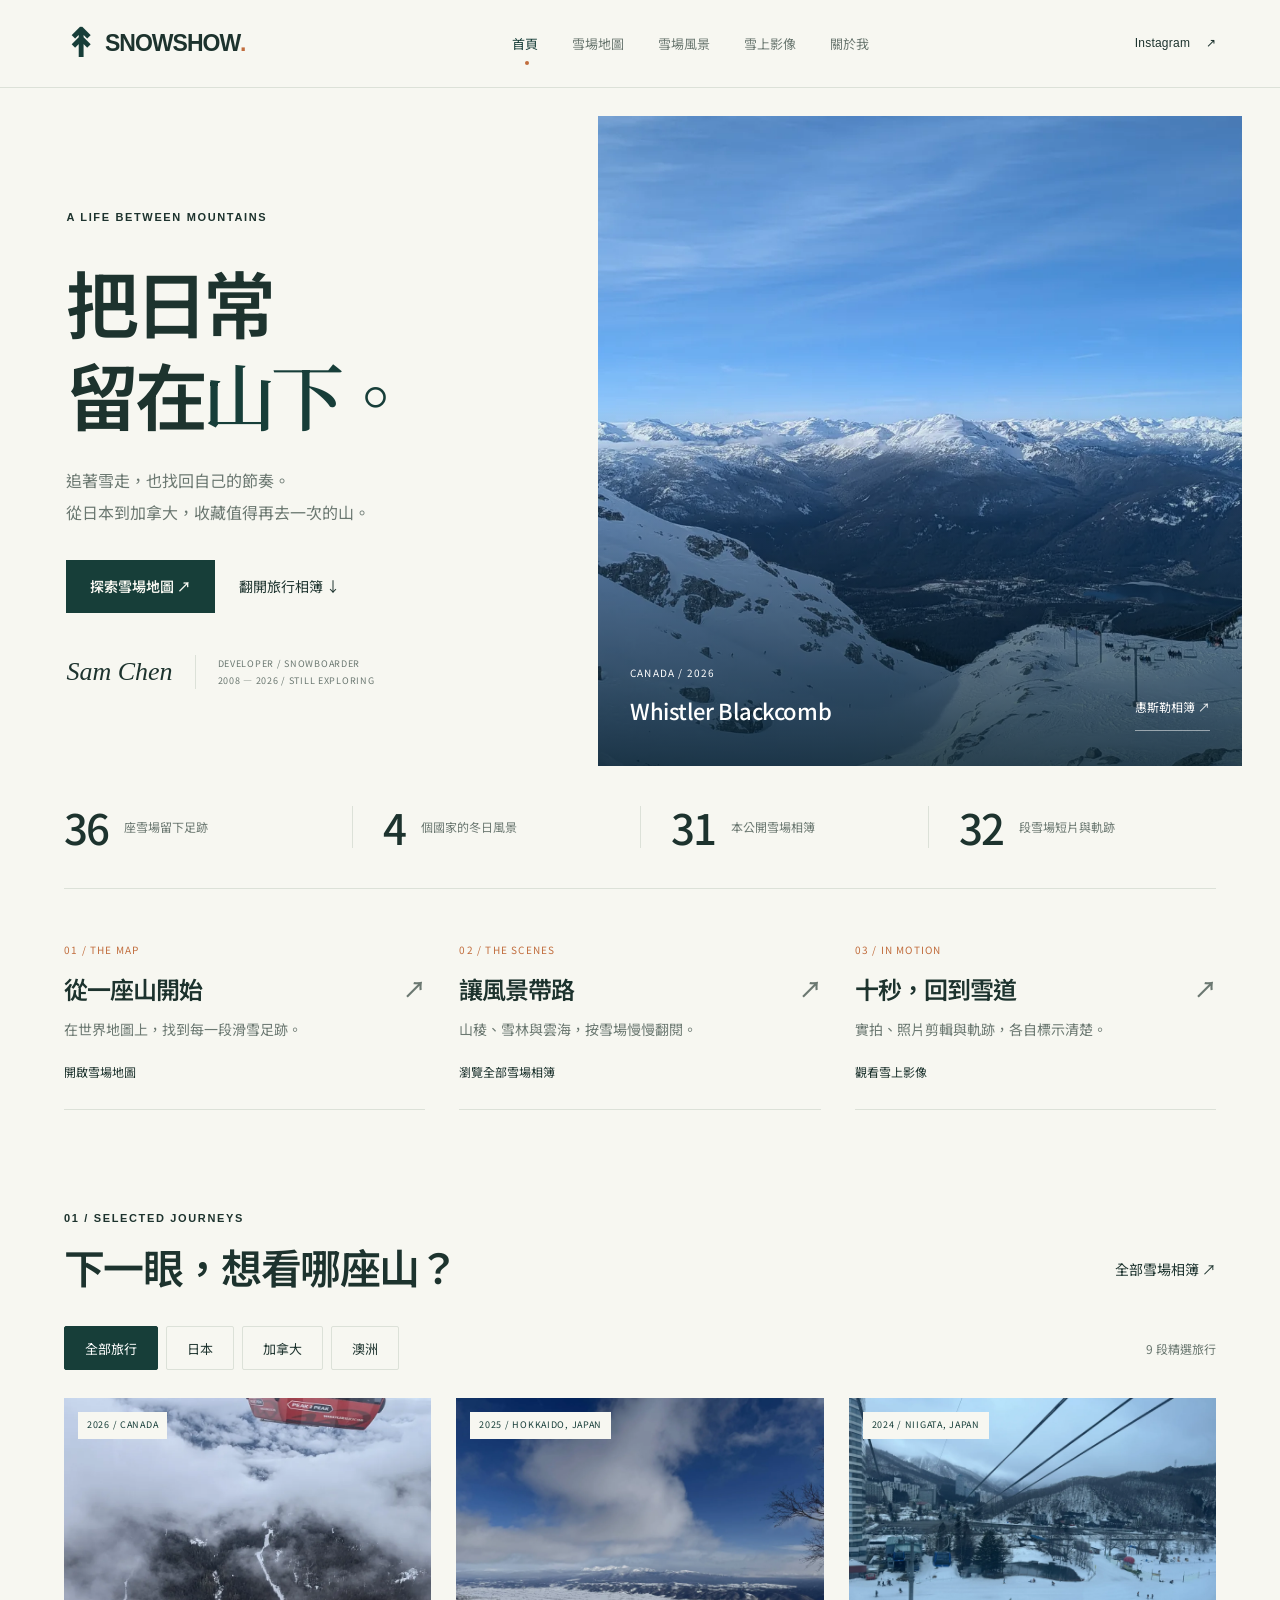
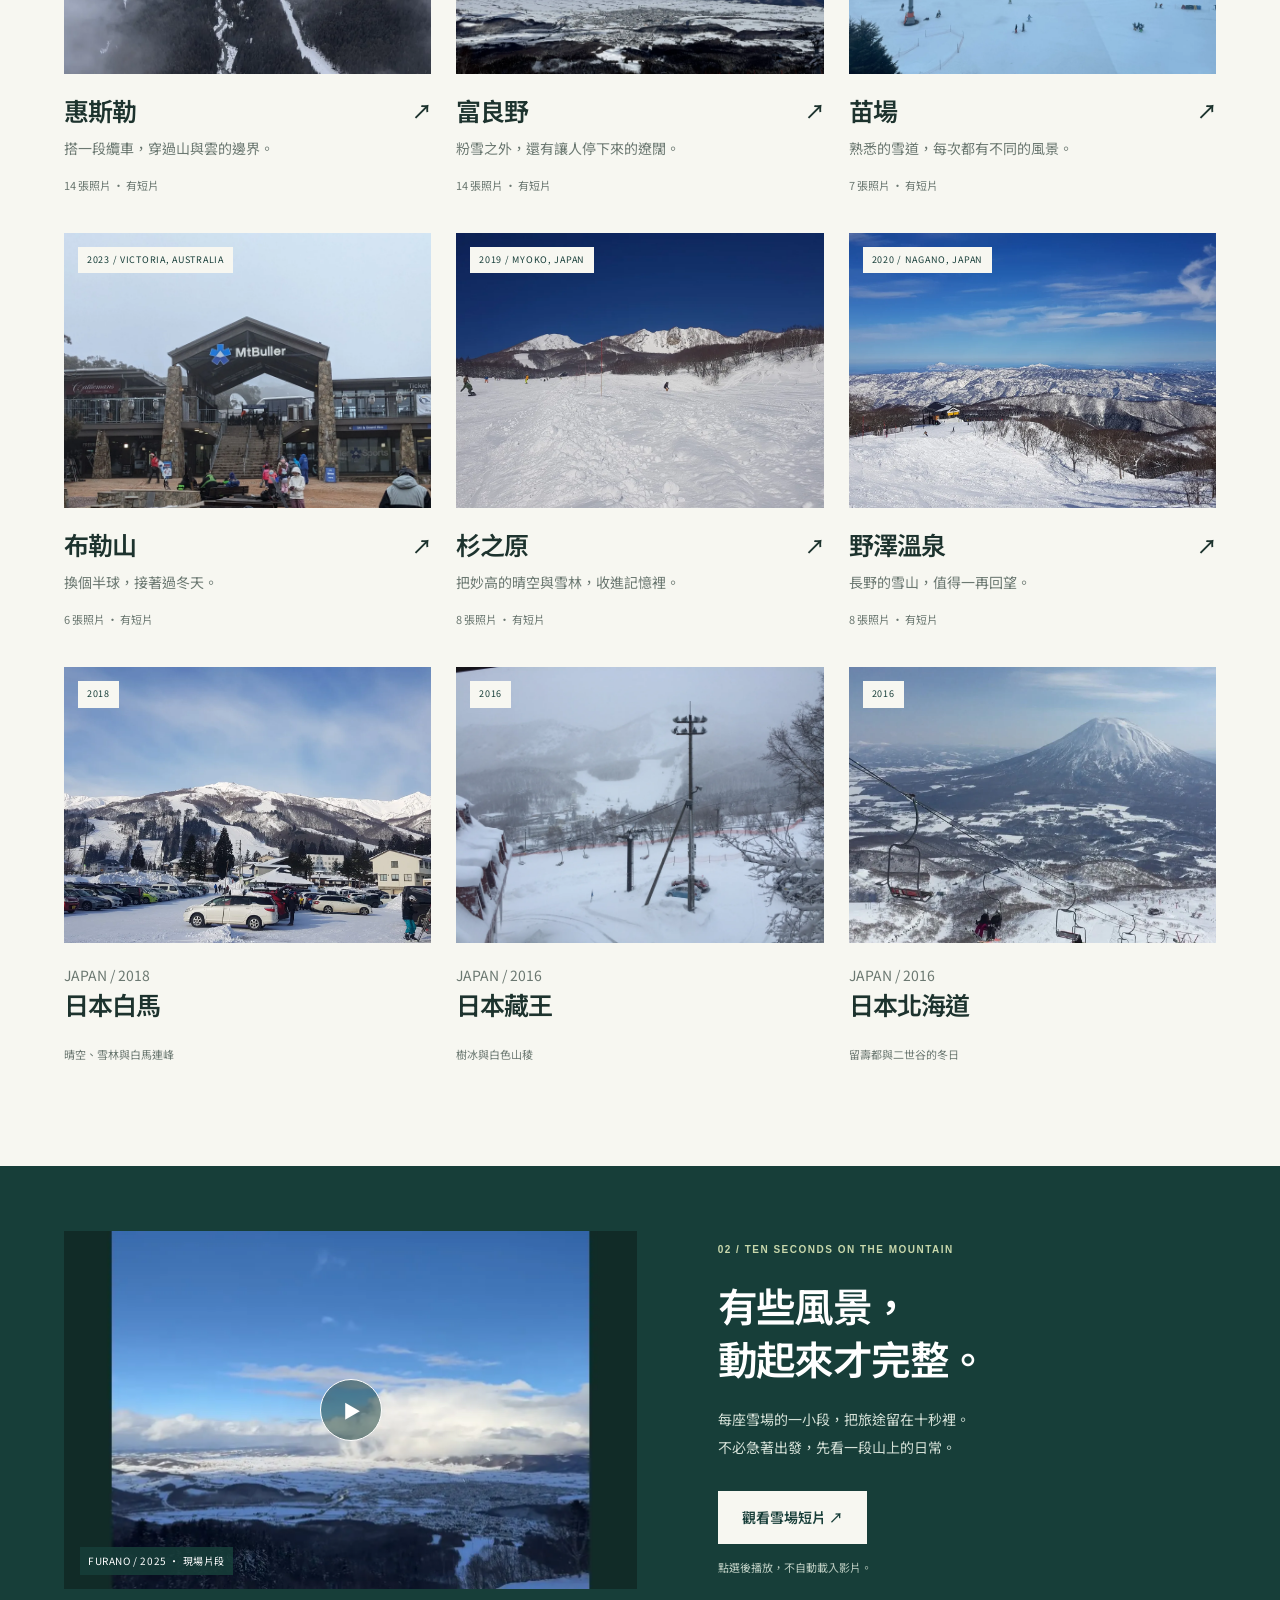
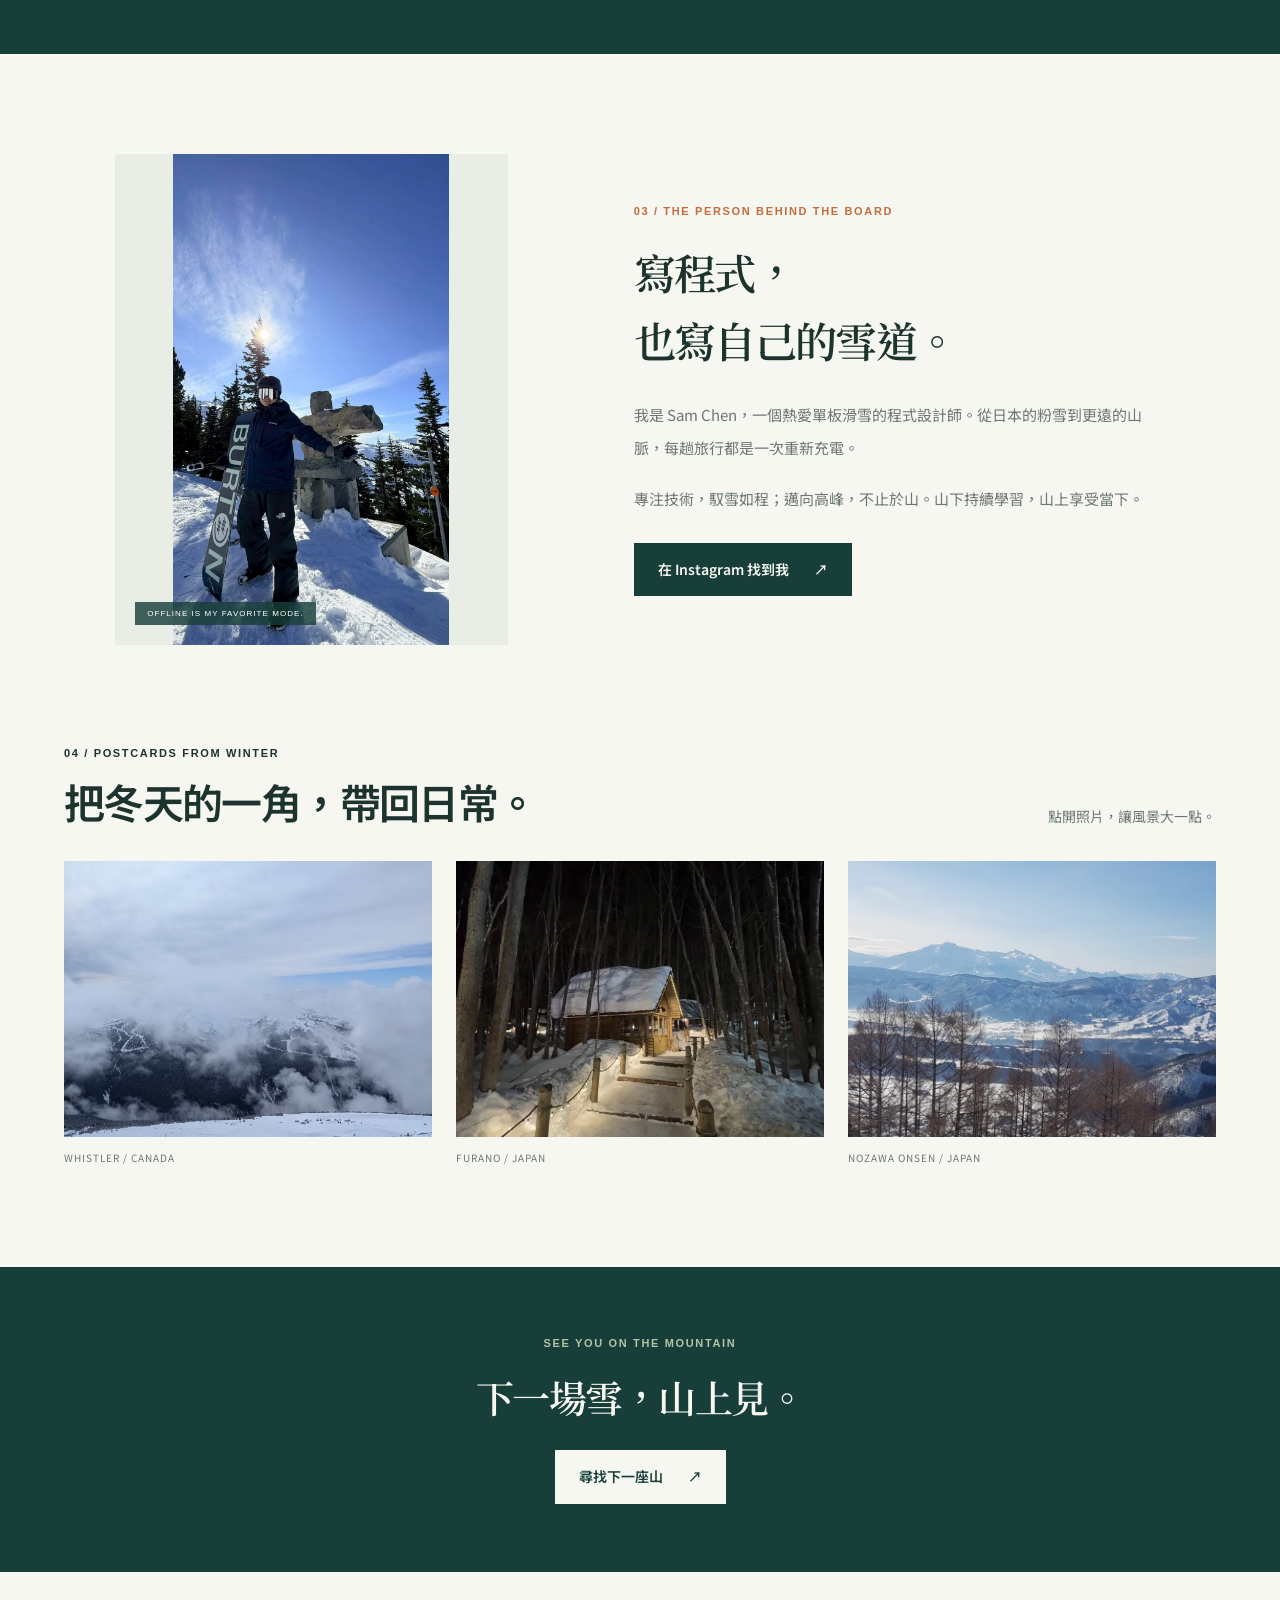
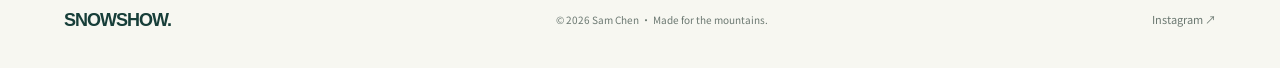
==== commit 8a74ffa5: "Add Hakuba 2018 and Japan 2016 galleries with shared snow areas" ====
--- a/index.html
+++ b/index.html
@@ -78,10 +78,10 @@
           <strong data-total-countries>4</strong><span>個國家的冬日風景</span>
         </div>
         <div>
-          <strong data-home-albums>23</strong><span>本公開雪場相簿</span>
+          <strong data-home-albums>31</strong><span>本公開雪場相簿</span>
         </div>
         <div>
-          <strong data-home-clips>24</strong><span>段雪場短片與軌跡</span>
+          <strong data-home-clips>32</strong><span>段雪場短片與軌跡</span>
         </div>
       </section>
       <section
@@ -133,7 +133,7 @@
             澳洲
           </button>
           <p id="journey-status" role="status" aria-live="polite">
-            6 段精選旅行
+            9 段精選旅行
           </p>
         </div>
         <div class="home-journey-grid">
@@ -244,6 +244,57 @@
               <h3>野澤溫泉<span aria-hidden="true">↗</span></h3>
               <p>長野的雪山，值得一再回望。</p>
               <span data-home-resort-count="14">查看雪場紀錄</span>
+            </div></a
+          >
+          <a
+            class="home-journey"
+            href="resort.html?id=23"
+            data-journey-country="日本"
+            ><div class="home-journey-image">
+              <img
+                src="images/resorts/hakuba-happo/2018-01.webp"
+                alt="八方尾根山麓的晴空與雪山"
+                loading="lazy"
+              /><span>2018</span>
+            </div>
+            <div class="home-journey-copy">
+              <p>JAPAN / 2018</p>
+              <h3>日本白馬</h3>
+              <span>晴空、雪林與白馬連峰</span>
+            </div></a
+          >
+          <a
+            class="home-journey"
+            href="resort.html?id=30"
+            data-journey-country="日本"
+            ><div class="home-journey-image">
+              <img
+                src="images/resorts/zao-onsen/2016-01.webp"
+                alt="藏王溫泉山麓的纜車與雪坡"
+                loading="lazy"
+              /><span>2016</span>
+            </div>
+            <div class="home-journey-copy">
+              <p>JAPAN / 2016</p>
+              <h3>日本藏王</h3>
+              <span>樹冰與白色山稜</span>
+            </div></a
+          >
+          <a
+            class="home-journey"
+            href="resort.html?id=32"
+            data-journey-country="日本"
+            ><div class="home-journey-image">
+              <img
+                src="images/resorts/niseko/2016-01.webp"
+                alt="二世谷雪道眺望羊蹄山（影片擷取）"
+                loading="lazy"
+              /><span>2016</span>
+            </div>
+            <div class="home-journey-copy">
+              <p>JAPAN / 2016</p>
+              <h3>日本北海道</h3>
+              <span>留壽都與二世谷的冬日</span>
             </div></a
           >
         </div>
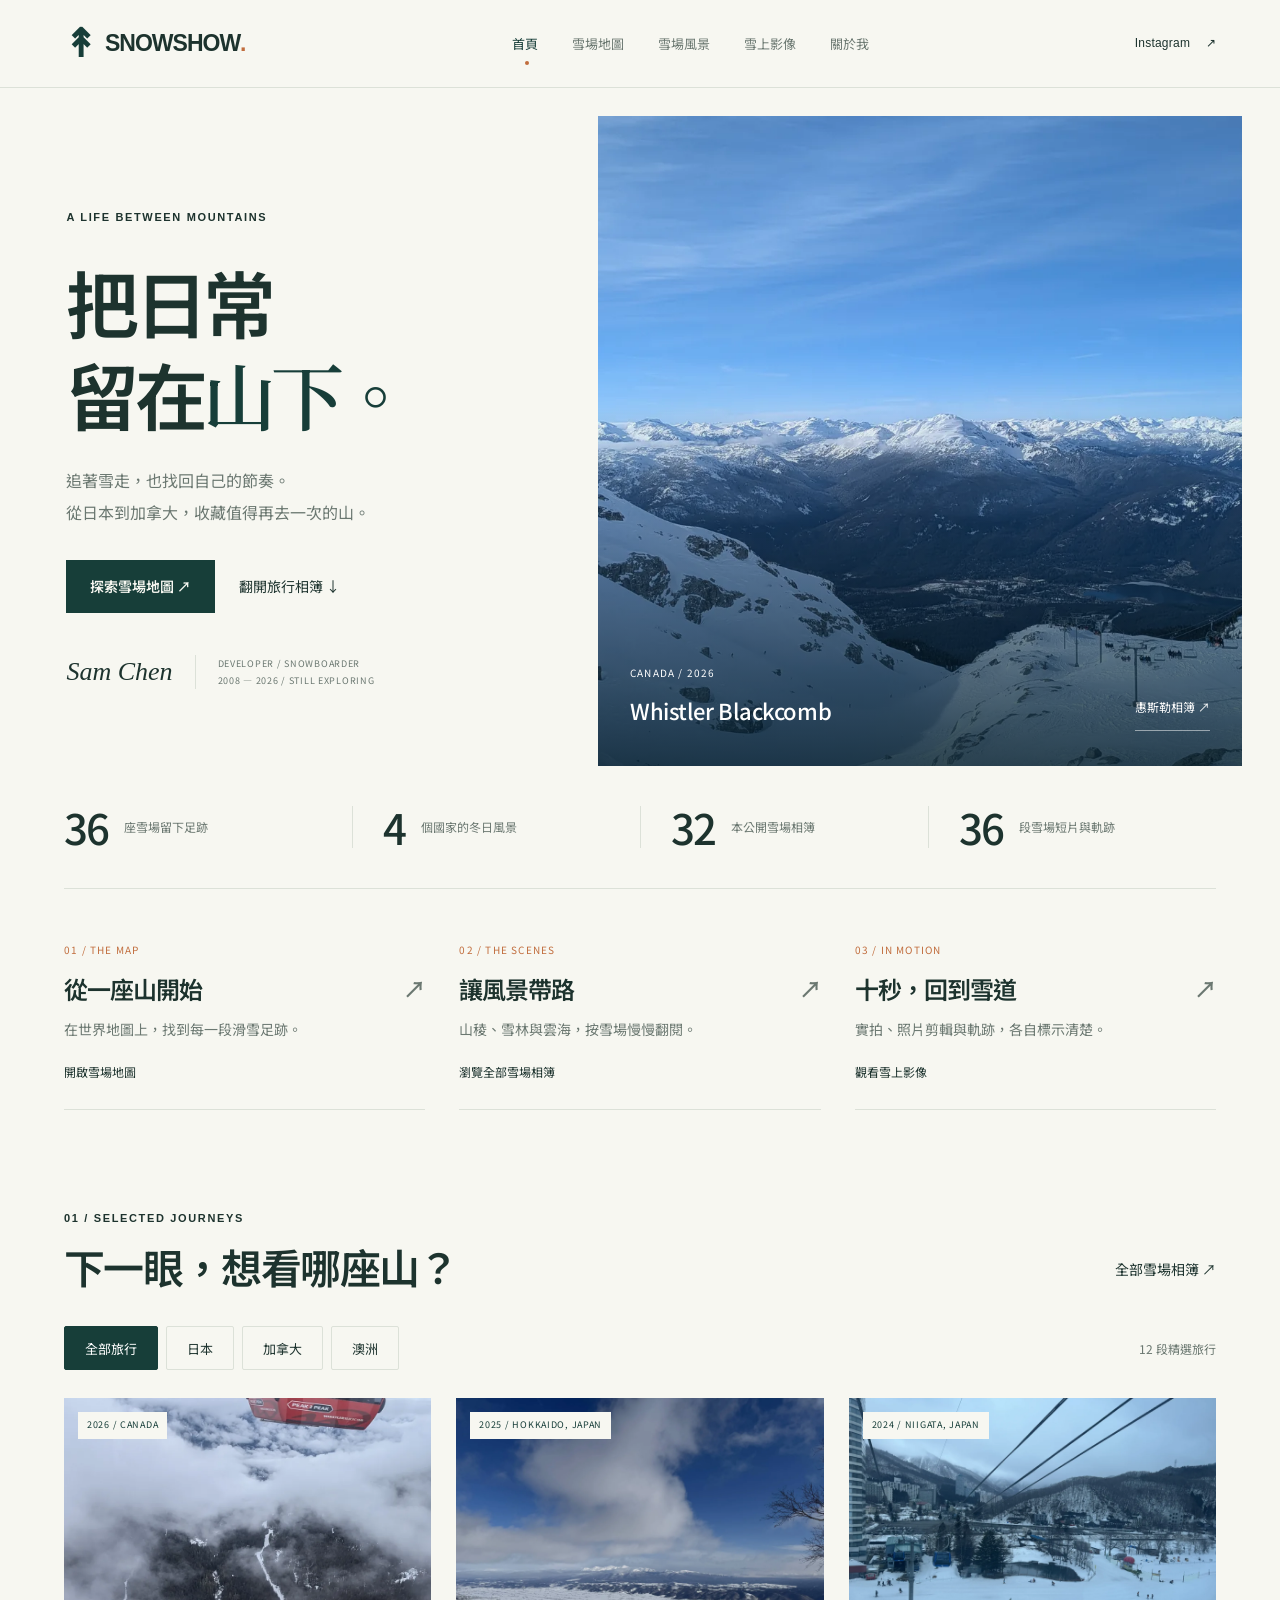
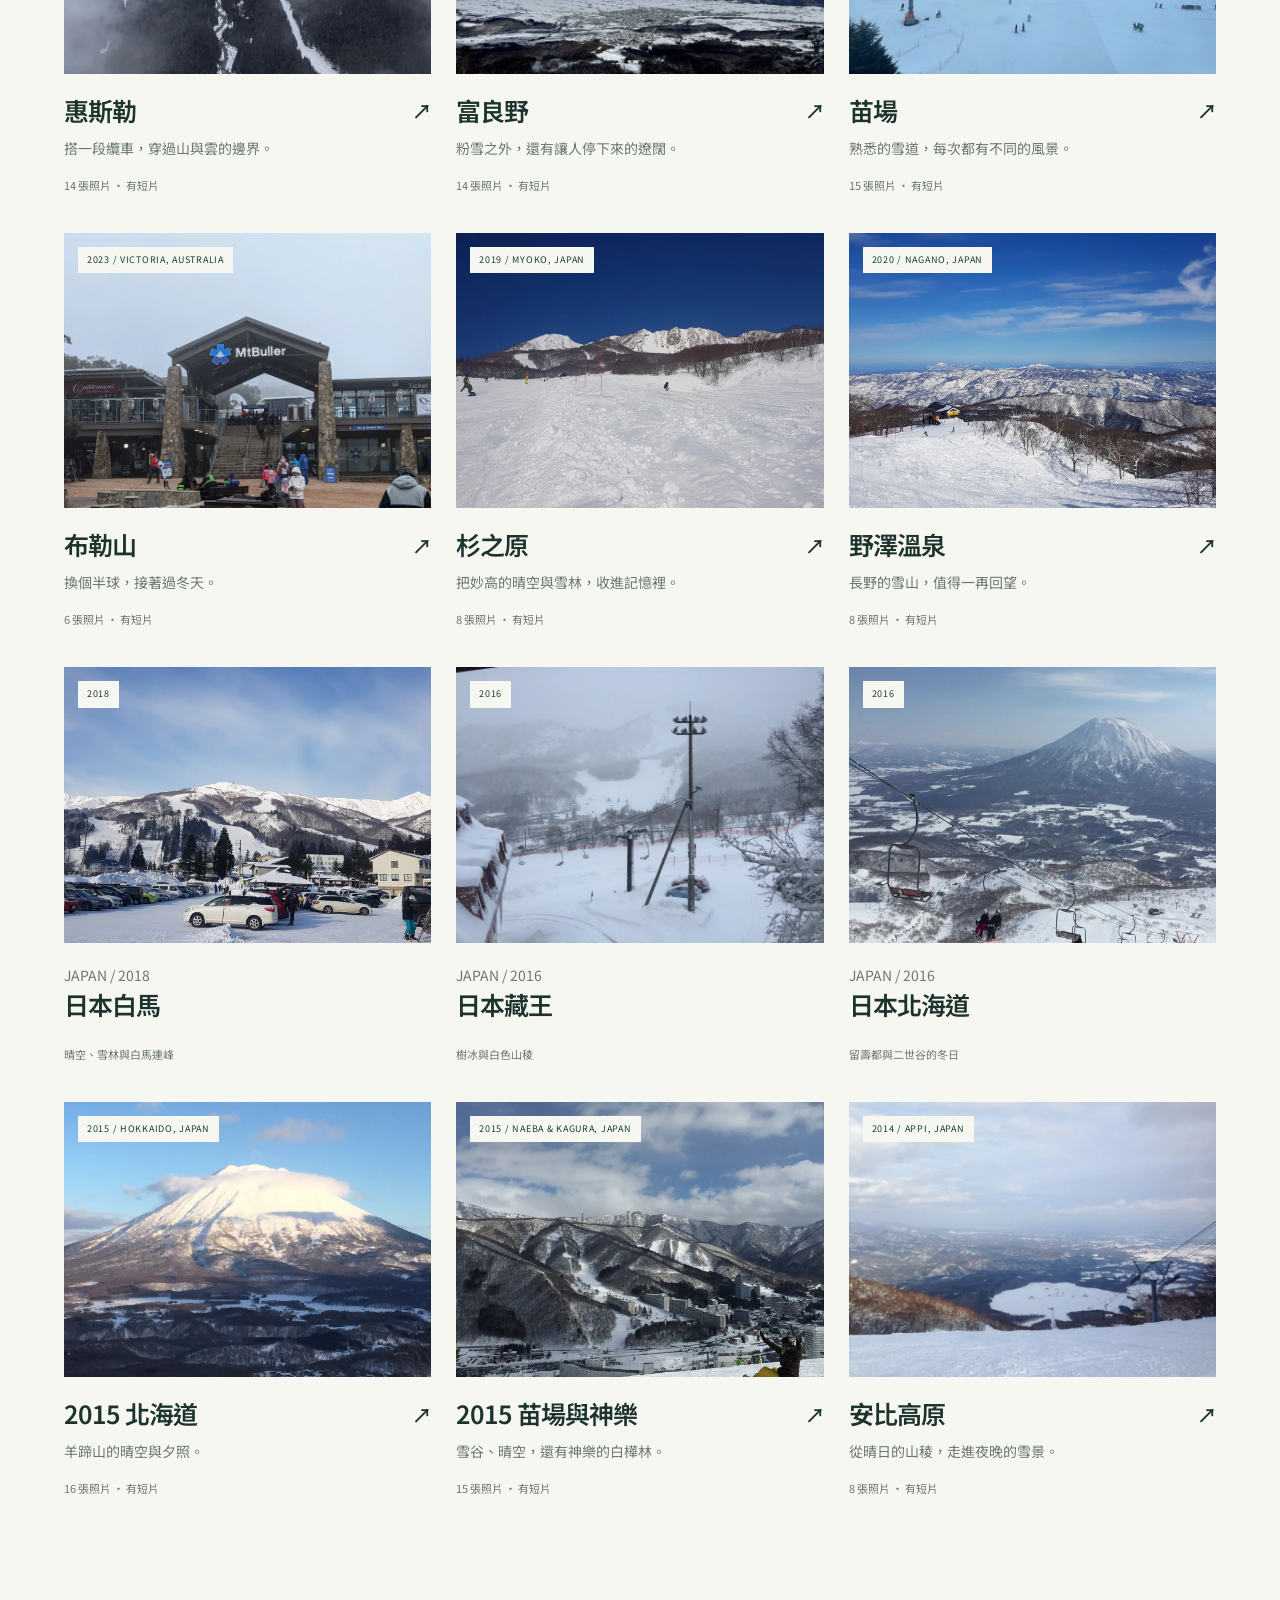
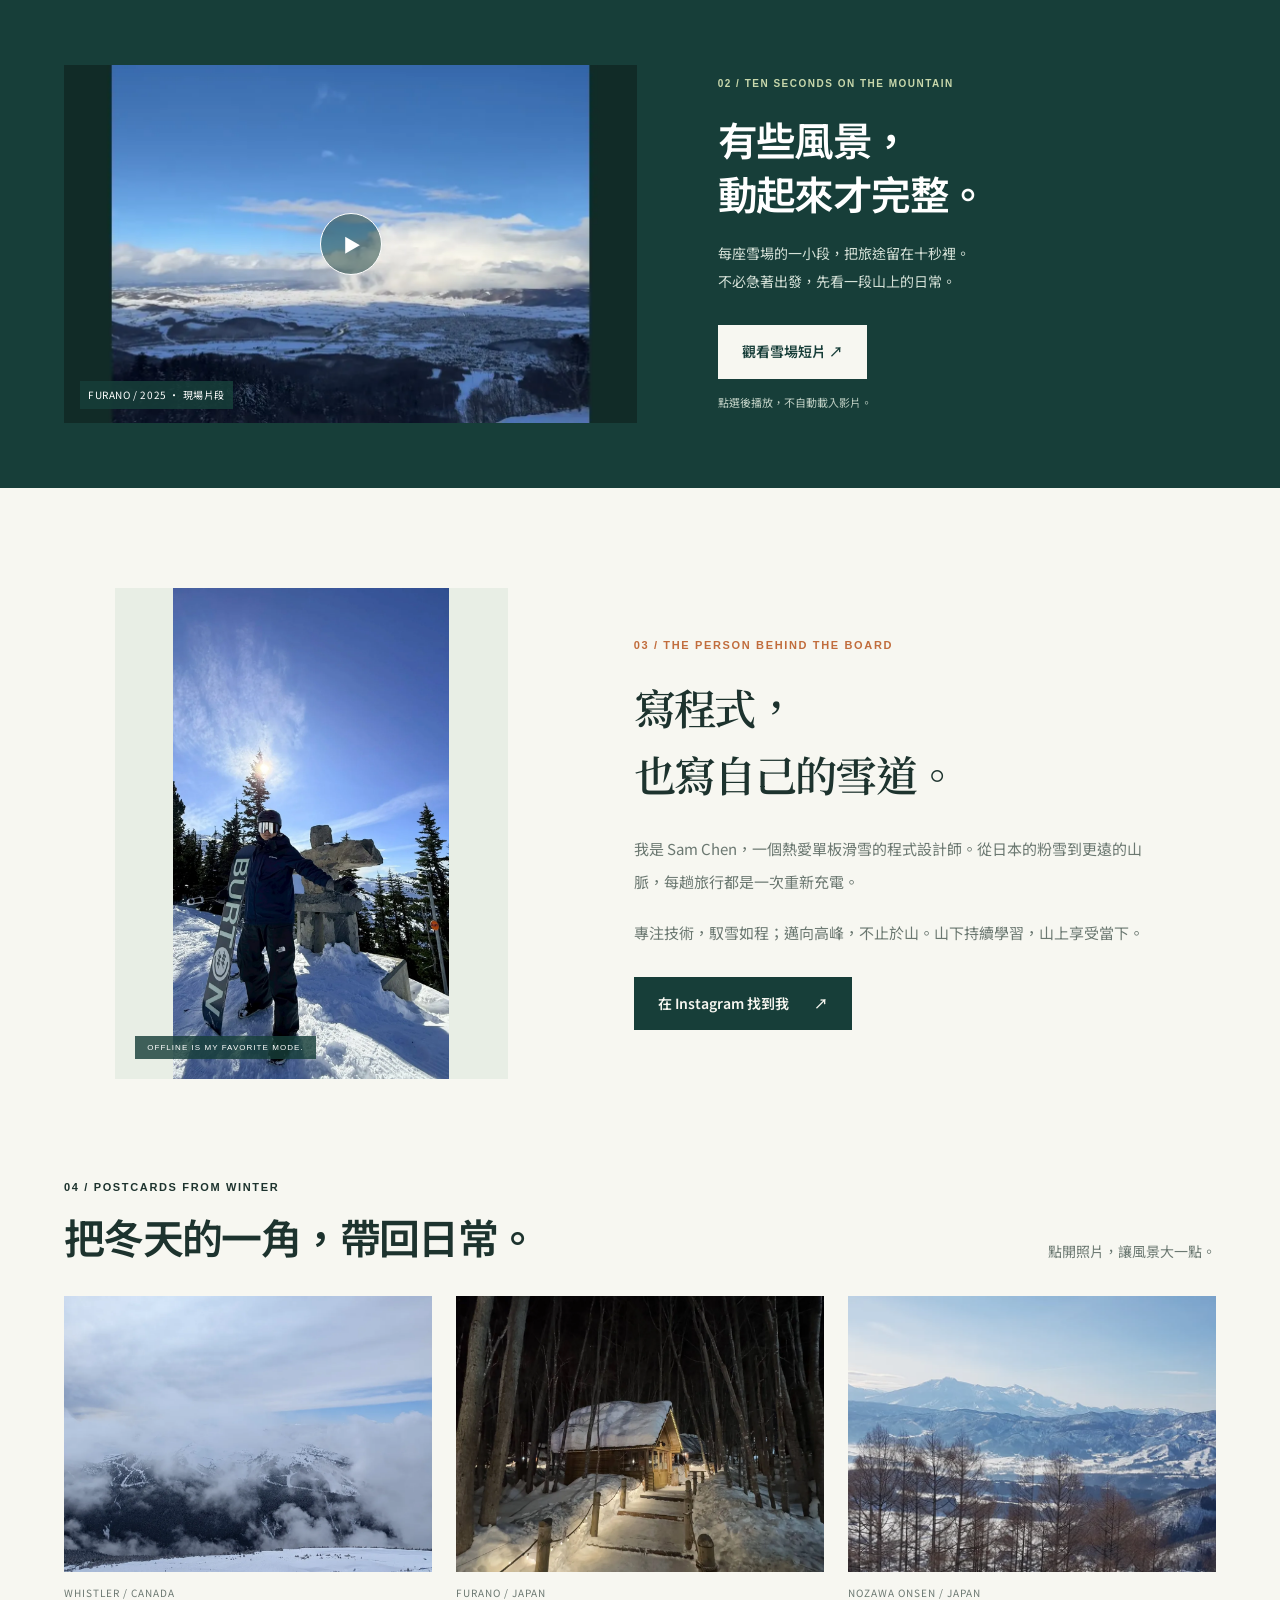
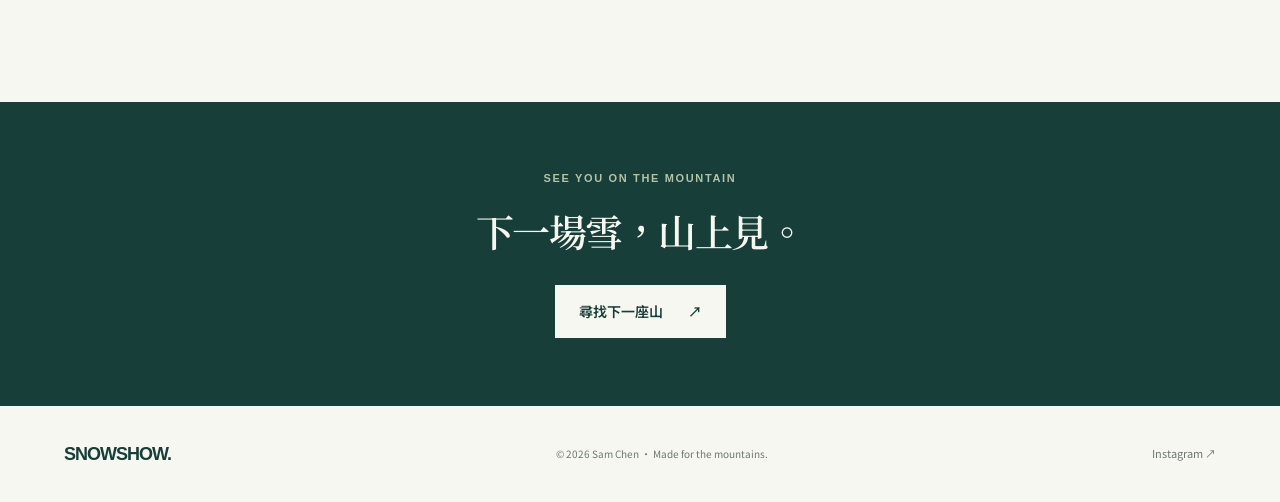
==== commit 481434ab: "Add Appi 2014 and Naeba Kagura Niseko 2015 memories" ====
--- a/index.html
+++ b/index.html
@@ -78,10 +78,10 @@
           <strong data-total-countries>4</strong><span>個國家的冬日風景</span>
         </div>
         <div>
-          <strong data-home-albums>31</strong><span>本公開雪場相簿</span>
+          <strong data-home-albums>32</strong><span>本公開雪場相簿</span>
         </div>
         <div>
-          <strong data-home-clips>32</strong><span>段雪場短片與軌跡</span>
+          <strong data-home-clips>36</strong><span>段雪場短片與軌跡</span>
         </div>
       </section>
       <section
@@ -133,7 +133,7 @@
             澳洲
           </button>
           <p id="journey-status" role="status" aria-live="polite">
-            9 段精選旅行
+            12 段精選旅行
           </p>
         </div>
         <div class="home-journey-grid">
@@ -295,6 +295,57 @@
               <p>JAPAN / 2016</p>
               <h3>日本北海道</h3>
               <span>留壽都與二世谷的冬日</span>
+            </div></a
+          >
+          <a
+            class="home-journey"
+            href="resort.html?id=32"
+            data-journey-country="日本"
+            ><div class="home-journey-image">
+              <img
+                src="images/resorts/niseko/2015-01.webp"
+                alt="2015 年二世谷：晴空下的羊蹄山"
+                loading="lazy"
+              /><span>2015 / HOKKAIDO, JAPAN</span>
+            </div>
+            <div class="home-journey-copy">
+              <h3>2015 北海道<span aria-hidden="true">↗</span></h3>
+              <p>羊蹄山的晴空與夕照。</p>
+              <span data-home-resort-count="32">查看雪場紀錄</span>
+            </div></a
+          >
+          <a
+            class="home-journey"
+            href="resort.html?id=10"
+            data-journey-country="日本"
+            ><div class="home-journey-image">
+              <img
+                src="images/resorts/naeba/2015-01.webp"
+                alt="2015 年苗場：晴空下的雪道與群山"
+                loading="lazy"
+              /><span>2015 / NAEBA & KAGURA, JAPAN</span>
+            </div>
+            <div class="home-journey-copy">
+              <h3>2015 苗場與神樂<span aria-hidden="true">↗</span></h3>
+              <p>雪谷、晴空，還有神樂的白樺林。</p>
+              <span data-home-resort-count="10">查看雪場紀錄</span>
+            </div></a
+          >
+          <a
+            class="home-journey"
+            href="resort.html?id=33"
+            data-journey-country="日本"
+            ><div class="home-journey-image">
+              <img
+                src="images/resorts/appi-kogen/2014-01.webp"
+                alt="2014 年安比高原：從雪道遠望山麓與田野"
+                loading="lazy"
+              /><span>2014 / APPI, JAPAN</span>
+            </div>
+            <div class="home-journey-copy">
+              <h3>安比高原<span aria-hidden="true">↗</span></h3>
+              <p>從晴日的山稜，走進夜晚的雪景。</p>
+              <span data-home-resort-count="33">查看雪場紀錄</span>
             </div></a
           >
         </div>
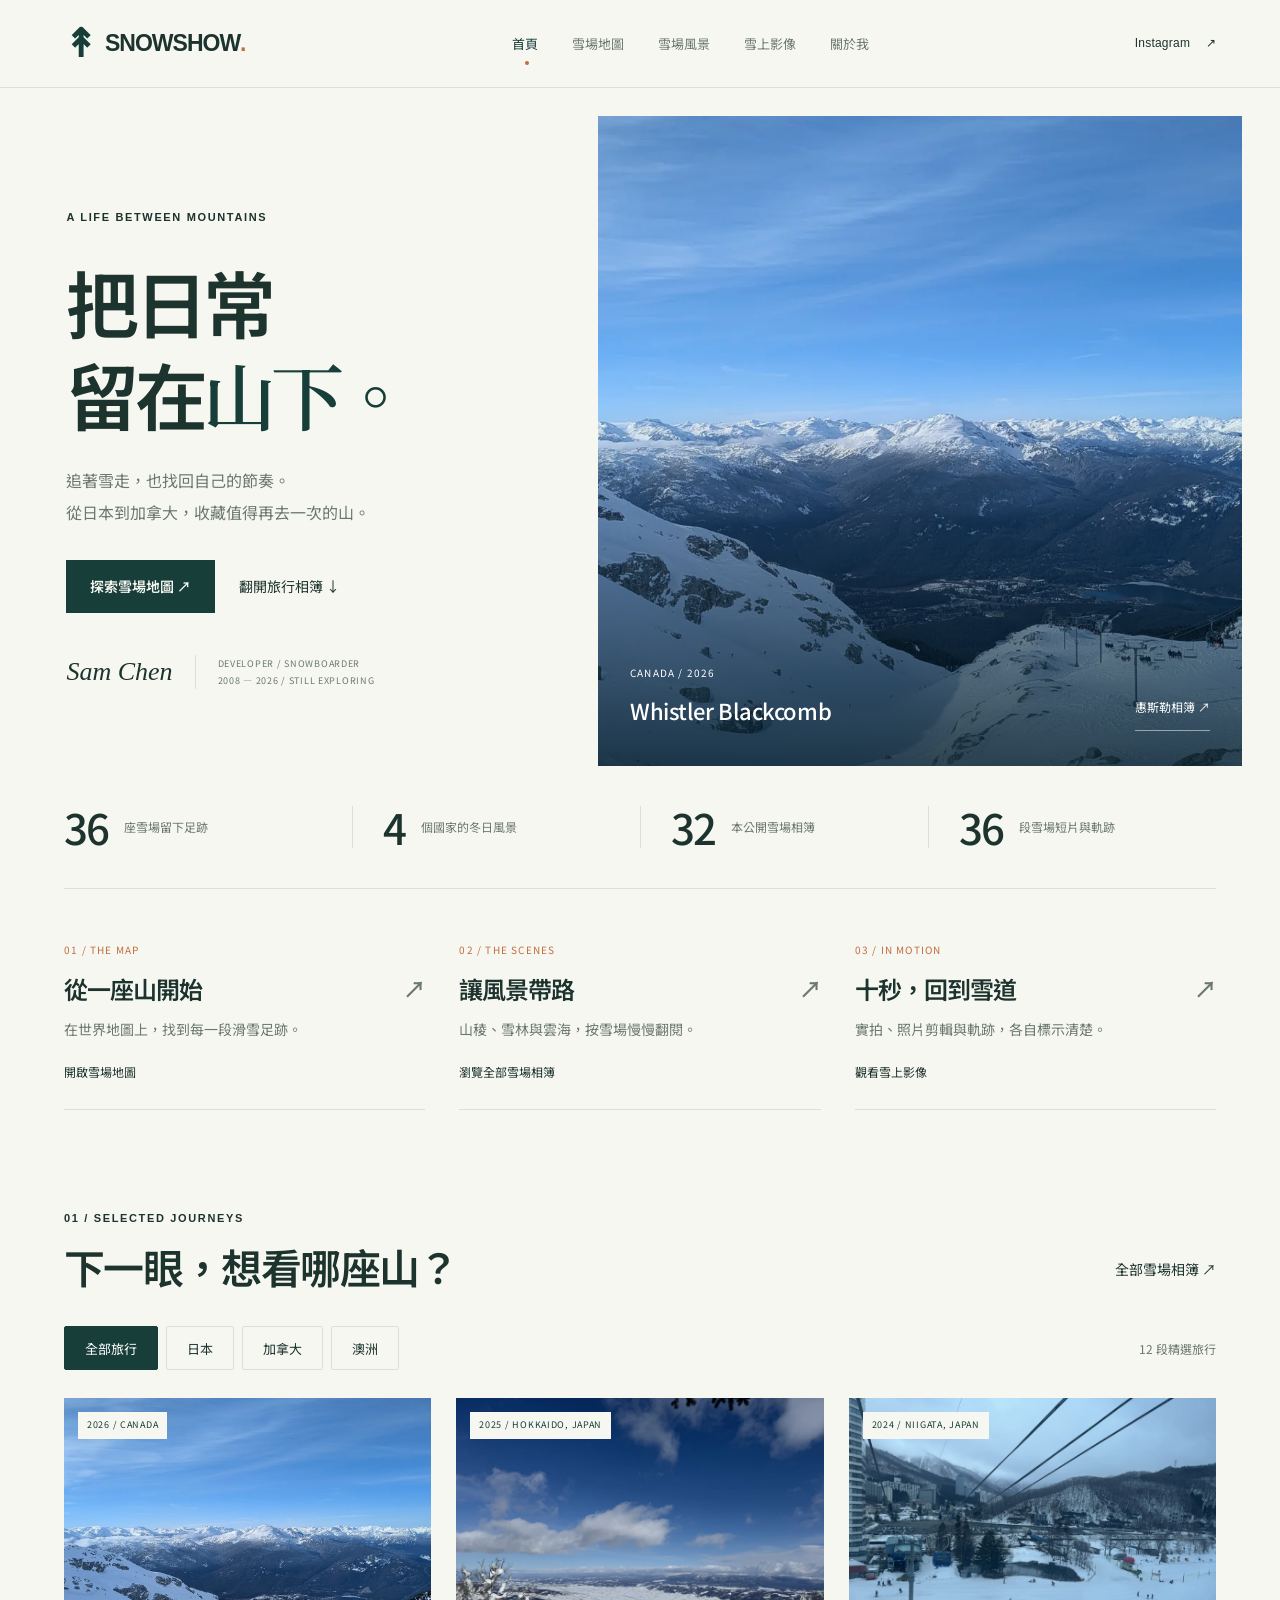
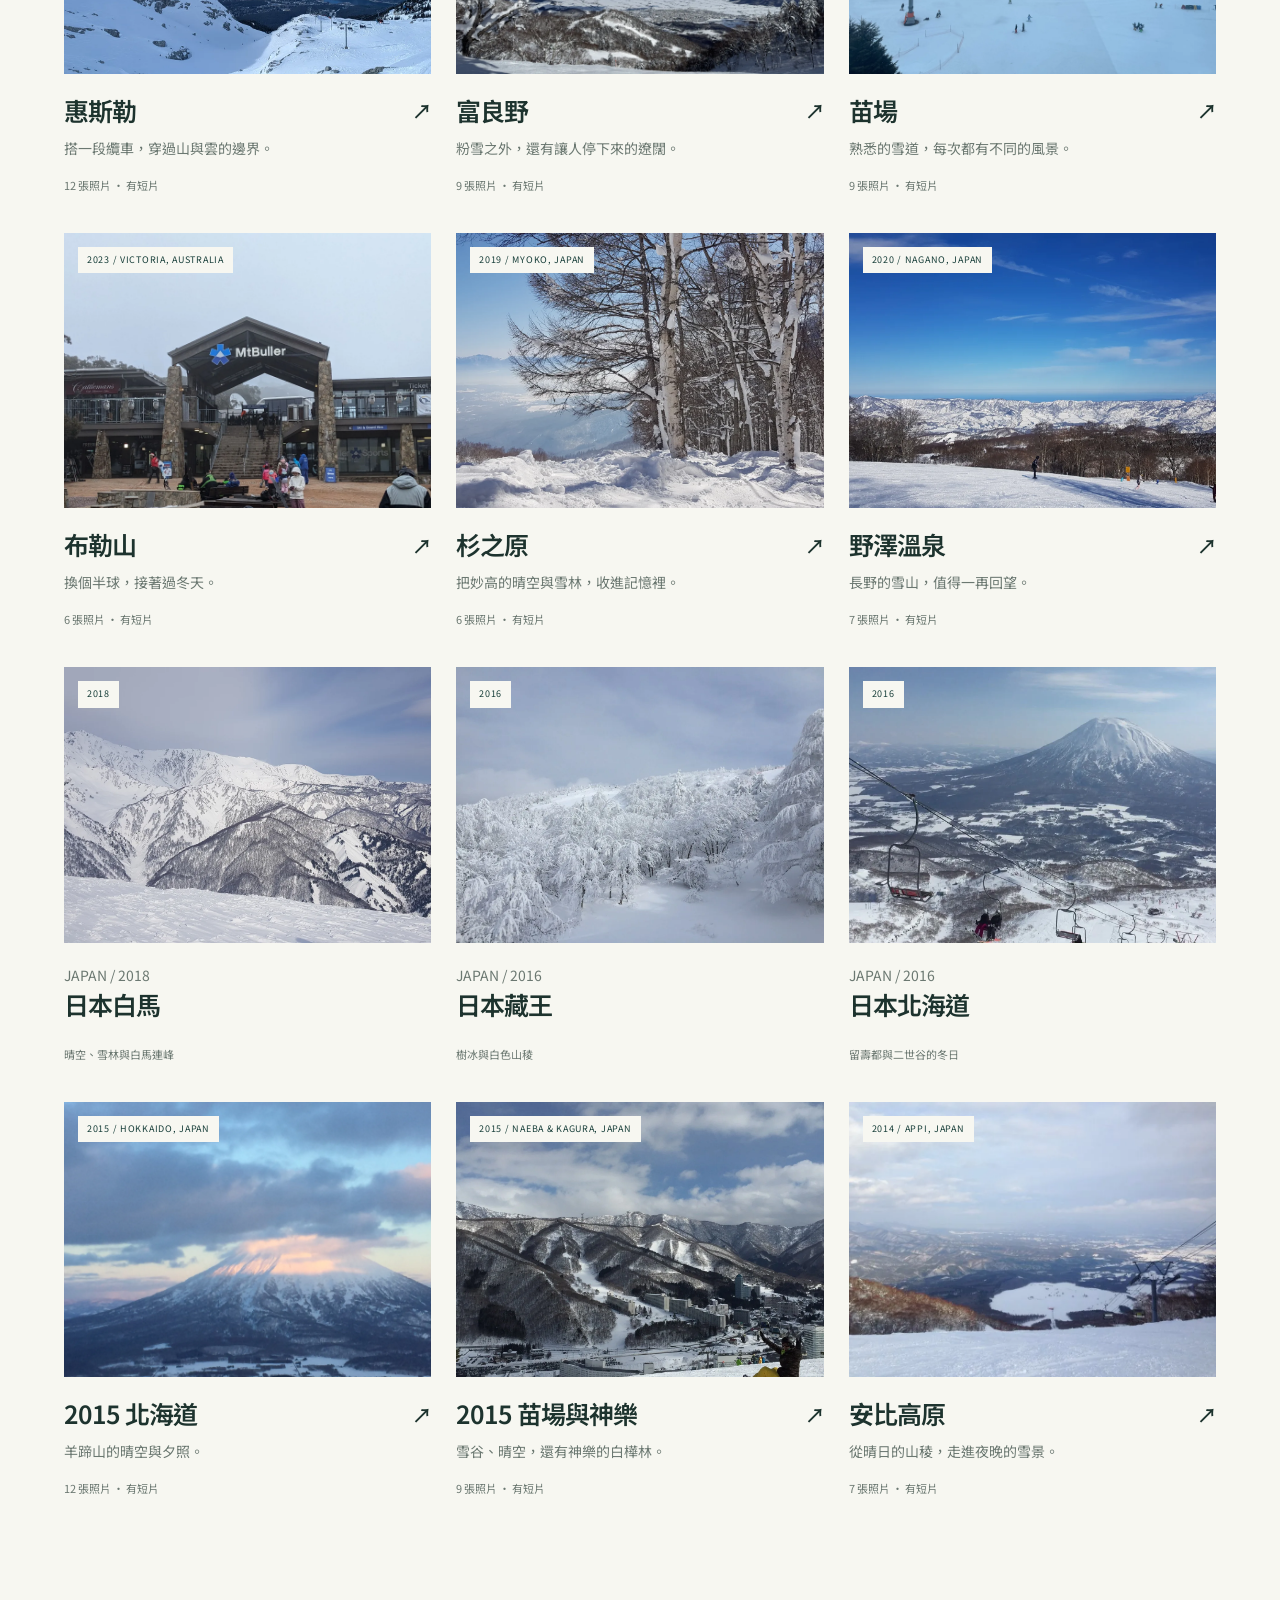
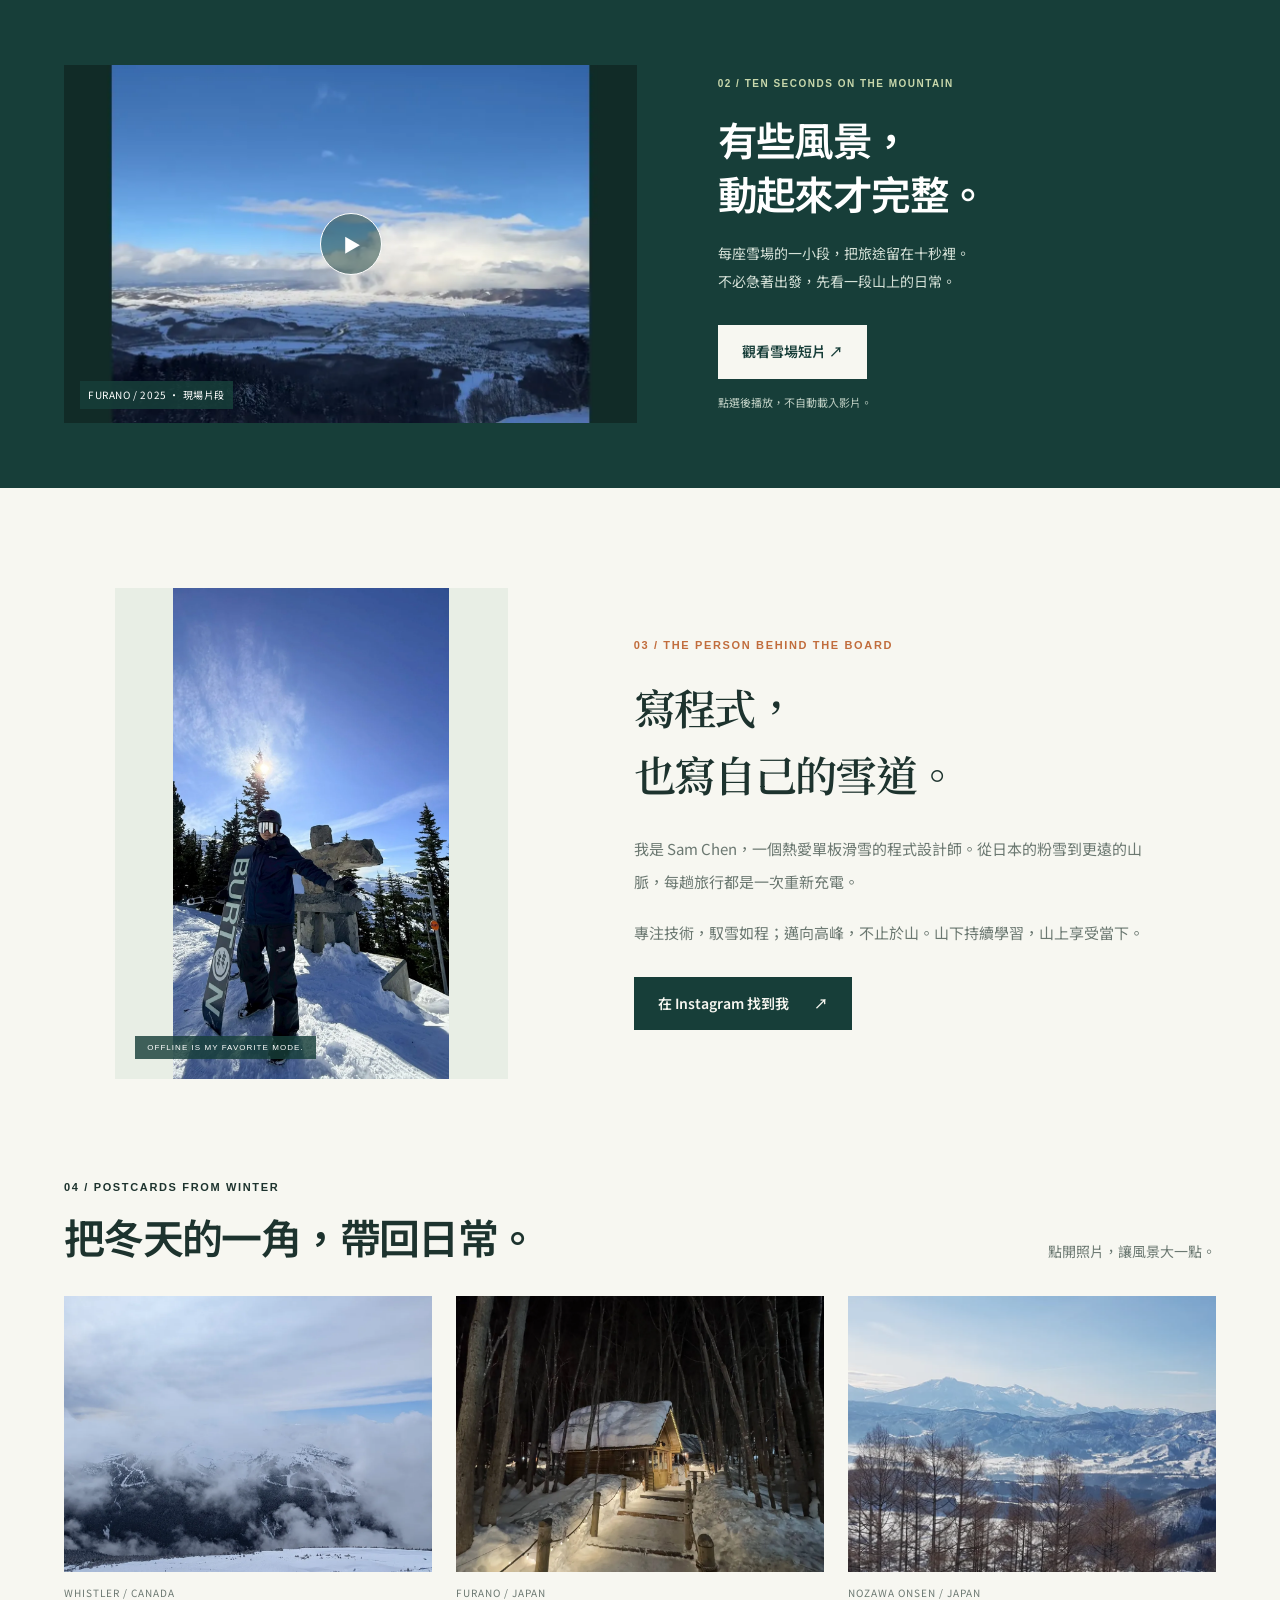
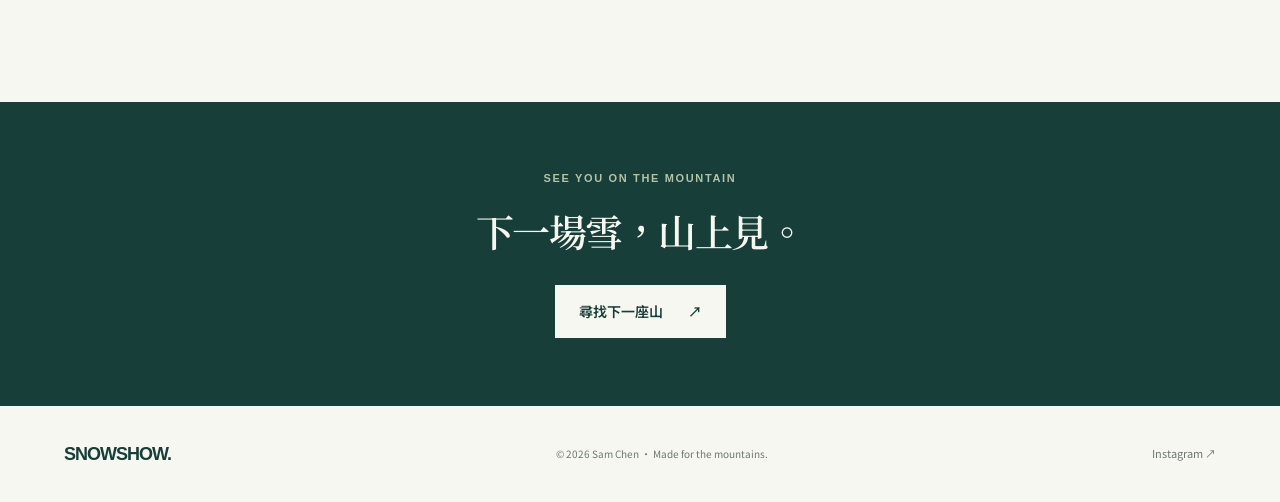
==== commit 7fc318d7: "Reselect unique scenery and give connected snow areas canonical galleries" ====
--- a/index.html
+++ b/index.html
@@ -143,8 +143,8 @@
             data-journey-country="加拿大"
             ><div class="home-journey-image">
               <img
-                src="images/resorts/whistler/peak-to-peak.webp"
-                alt="惠斯勒雲海中的紅色纜車"
+                src="images/resorts/whistler/mountain-panorama.webp"
+                alt="惠斯勒群峰與雪谷全景"
                 width="1600"
                 height="1067"
                 loading="lazy"
@@ -161,8 +161,8 @@
             data-journey-country="日本"
             ><div class="home-journey-image">
               <img
-                src="images/resorts/furano/basin-clouds.webp"
-                alt="雲層下的富良野盆地與遠方山脈"
+                src="images/resorts/furano/frosted-ridge.webp"
+                alt="樹冰山脊與遼闊雪原"
                 width="1600"
                 height="1067"
                 loading="lazy"
@@ -198,7 +198,7 @@
             ><div class="home-journey-image">
               <img
                 src="images/resorts/mt-buller/2023-village-square.webp"
-                alt="布勒山村落廣場與雪季入口"
+                alt="2023 年布勒山村落廣場與雪季入口"
                 width="1600"
                 height="1067"
                 loading="lazy"
@@ -215,8 +215,8 @@
             data-journey-country="日本"
             ><div class="home-journey-image">
               <img
-                src="images/resorts/myoko-suginohara/2019-01.webp"
-                alt="杉之原晴空下的冬日群峰"
+                src="images/resorts/myoko-suginohara/2019-04.webp"
+                alt="杉之原覆雪樹林與遠方雲海"
                 width="1600"
                 height="1067"
                 loading="lazy"
@@ -233,8 +233,8 @@
             data-journey-country="日本"
             ><div class="home-journey-image">
               <img
-                src="images/resorts/nozawa-onsen/2020-07.webp"
-                alt="野澤溫泉山頂的全景雪山"
+                src="images/resorts/nozawa-onsen/2020-06.webp"
+                alt="野澤藍天下的寬闊雪道"
                 width="1600"
                 height="1067"
                 loading="lazy"
@@ -252,8 +252,8 @@
             data-journey-country="日本"
             ><div class="home-journey-image">
               <img
-                src="images/resorts/hakuba-happo/2018-01.webp"
-                alt="八方尾根山麓的晴空與雪山"
+                src="images/resorts/hakuba-happo/2018-02.webp"
+                alt="八方尾根高處的白馬連峰"
                 loading="lazy"
               /><span>2018</span>
             </div>
@@ -269,8 +269,8 @@
             data-journey-country="日本"
             ><div class="home-journey-image">
               <img
-                src="images/resorts/zao-onsen/2016-01.webp"
-                alt="藏王溫泉山麓的纜車與雪坡"
+                src="images/resorts/zao-onsen/2016-06.webp"
+                alt="藏王厚實覆雪的針葉林"
                 loading="lazy"
               /><span>2016</span>
             </div>
@@ -303,8 +303,8 @@
             data-journey-country="日本"
             ><div class="home-journey-image">
               <img
-                src="images/resorts/niseko/2015-01.webp"
-                alt="2015 年二世谷：晴空下的羊蹄山"
+                src="images/resorts/niseko/2015-02.webp"
+                alt="2015 年二世谷：夕陽染亮羊蹄山頂"
                 loading="lazy"
               /><span>2015 / HOKKAIDO, JAPAN</span>
             </div>
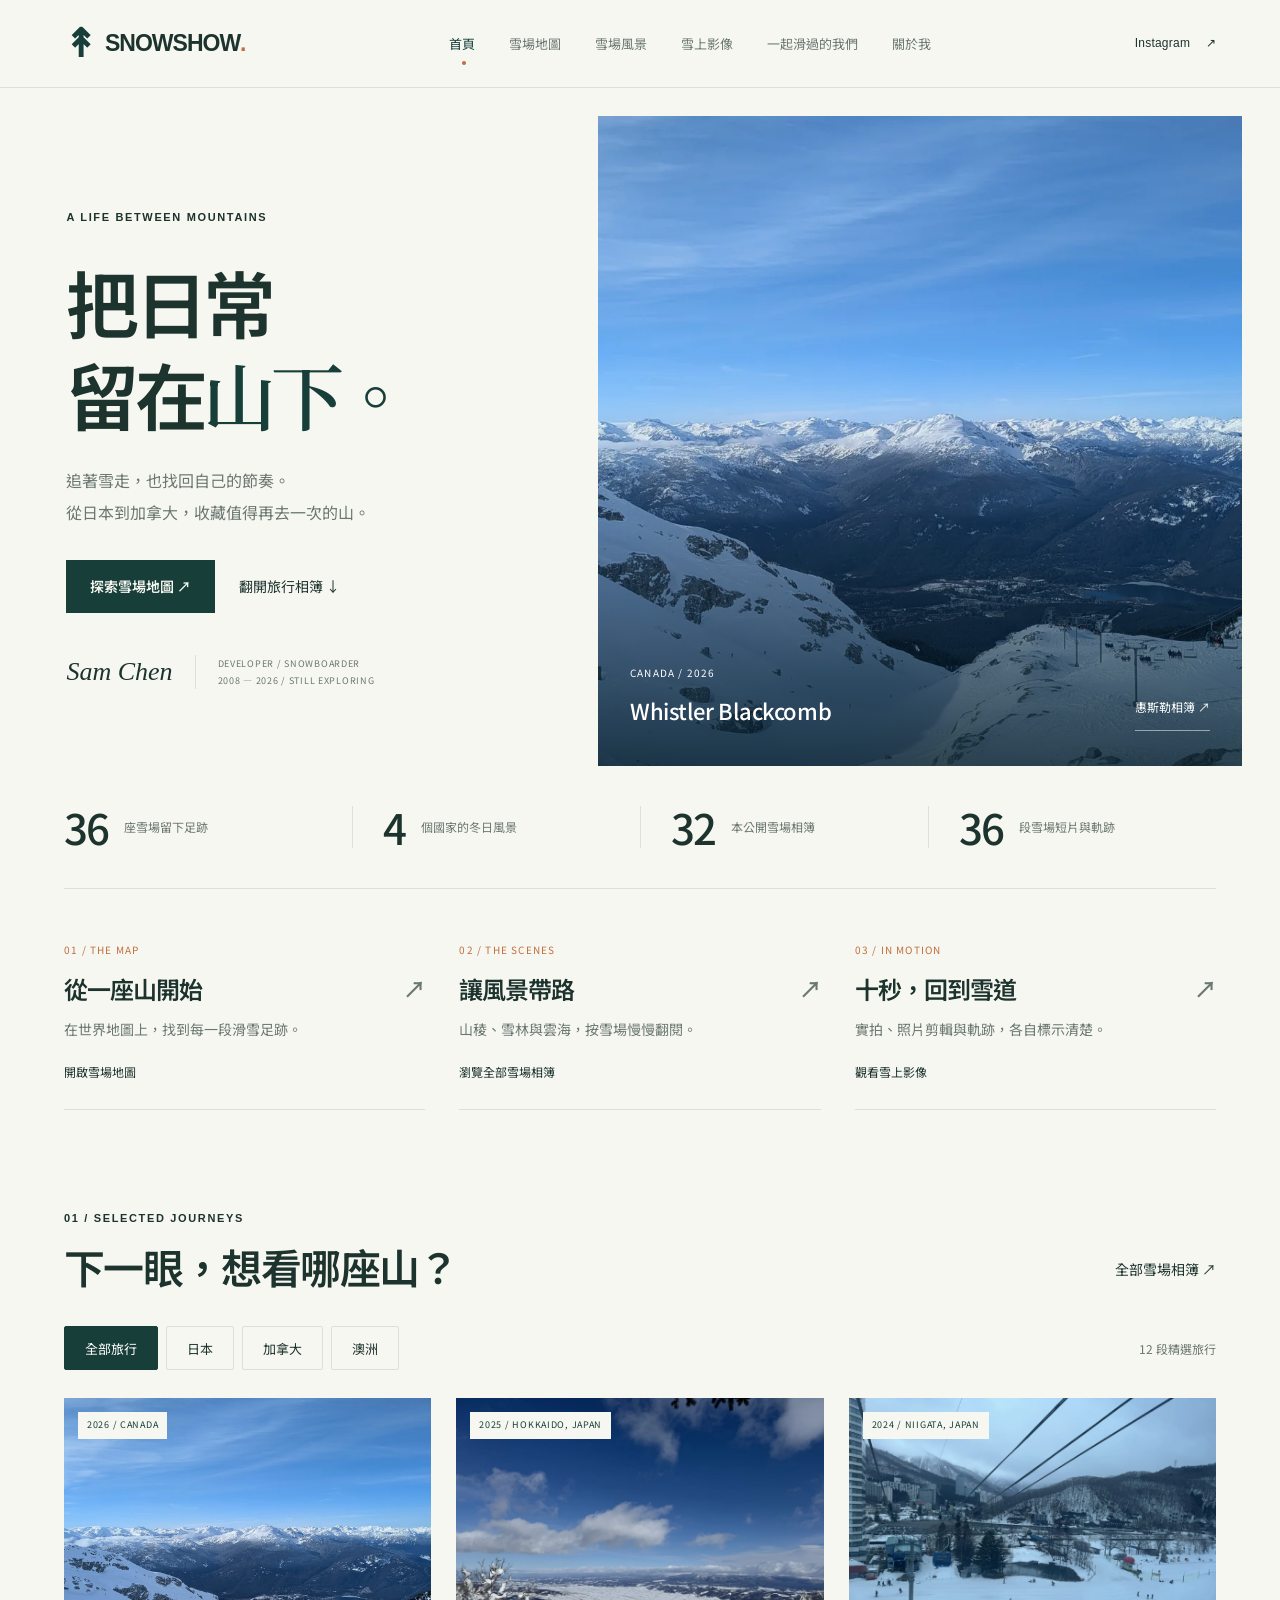
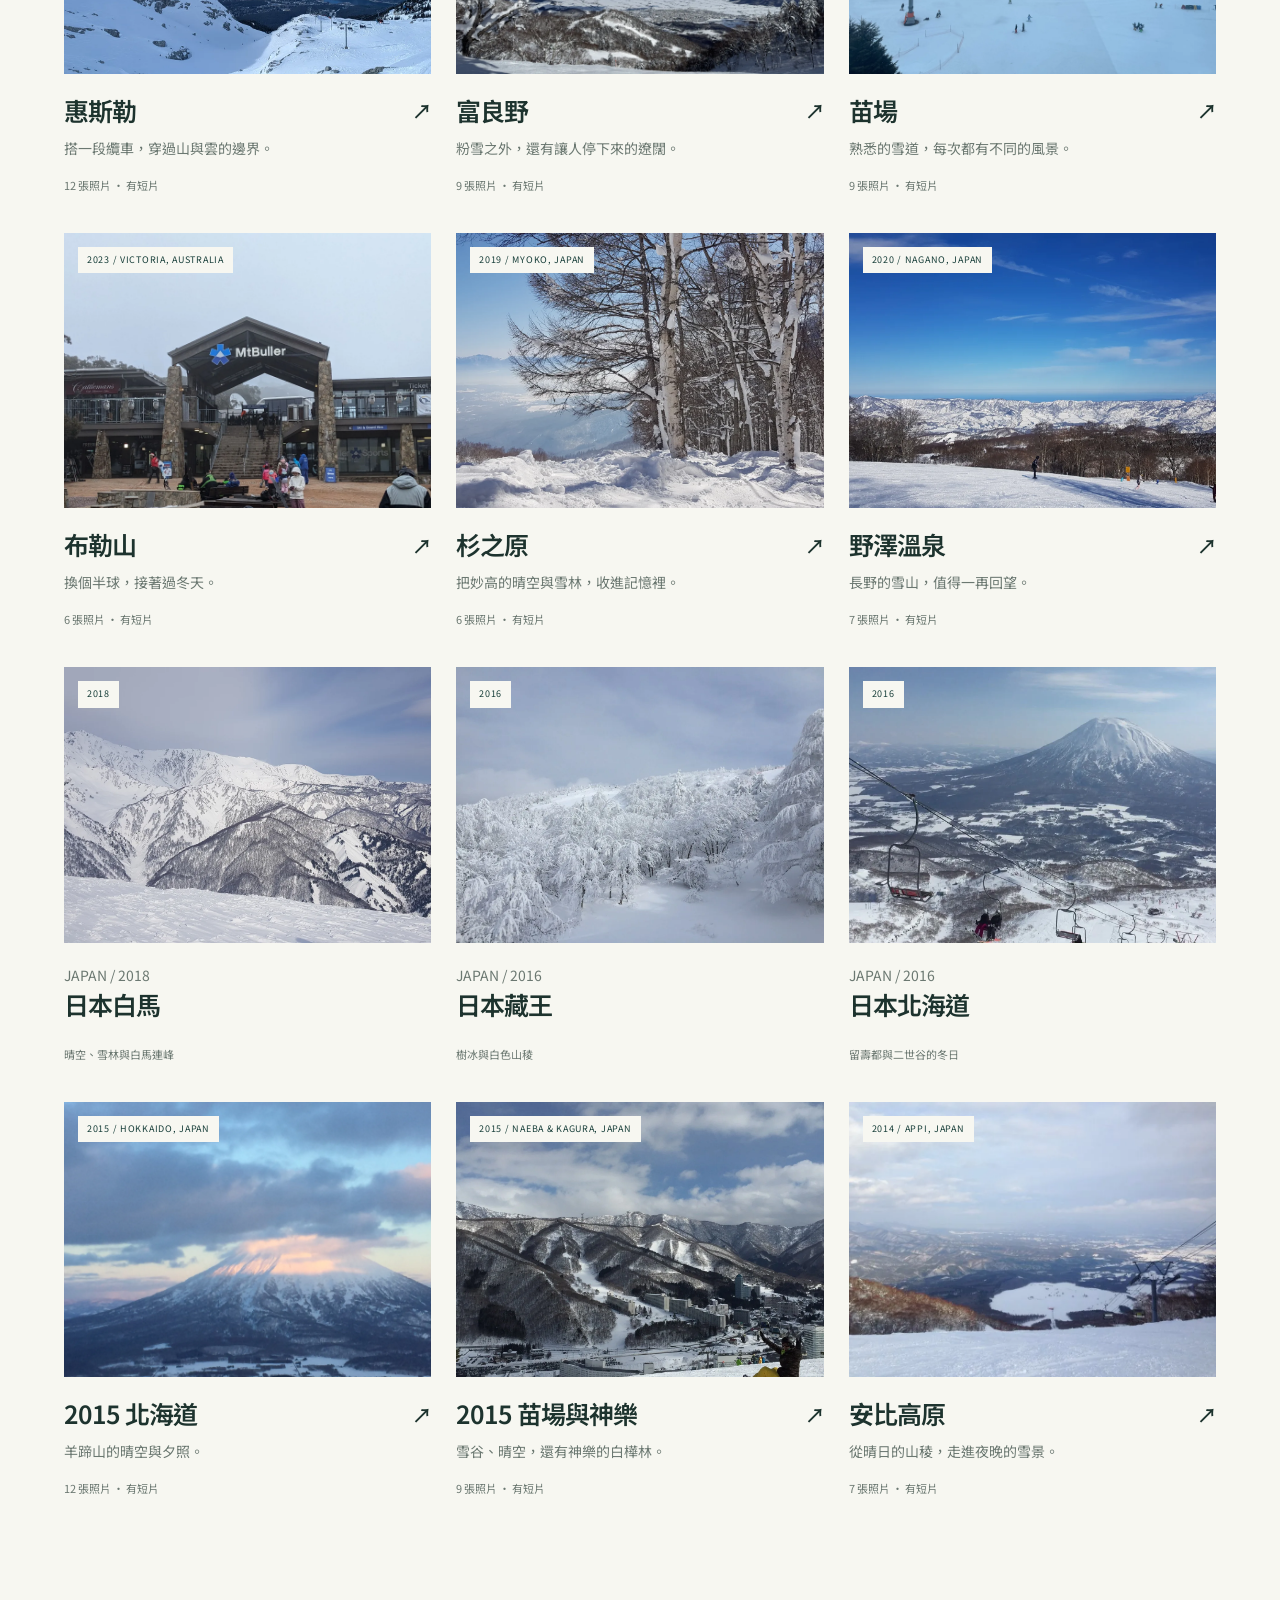
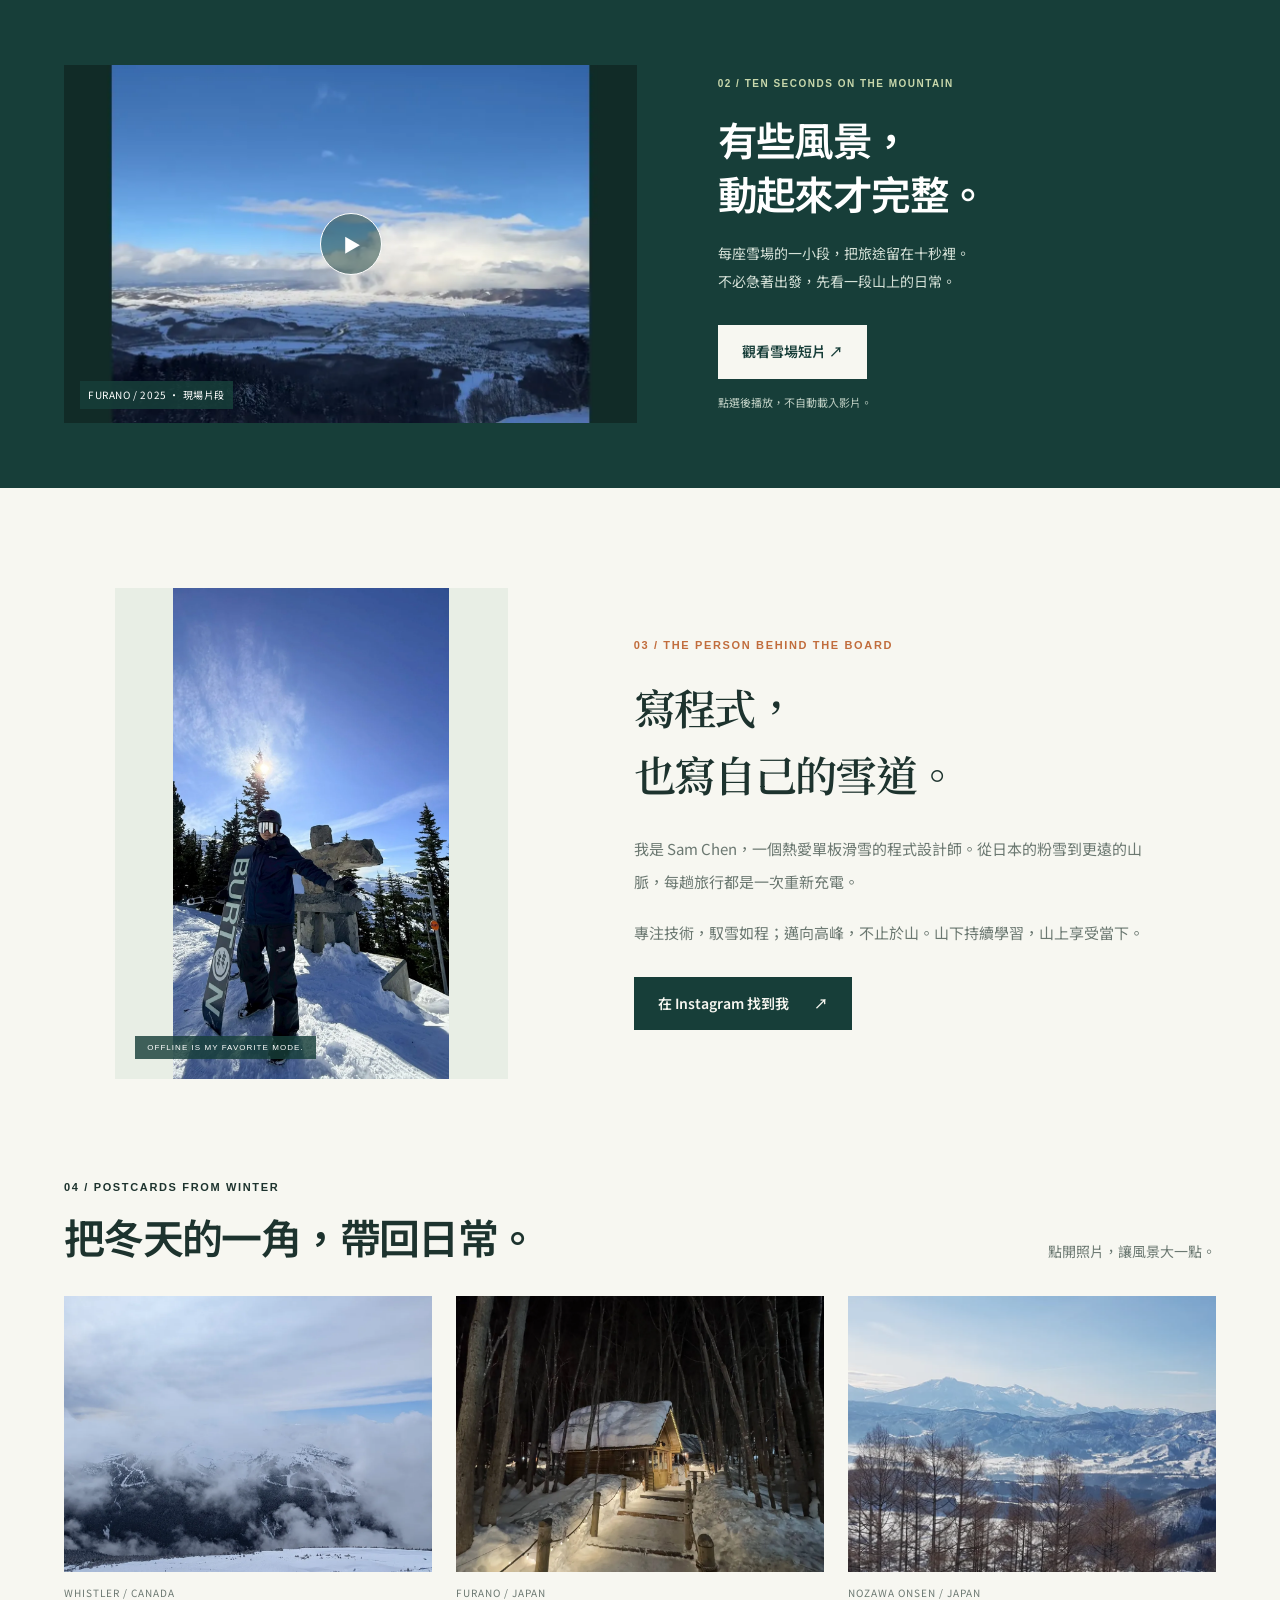
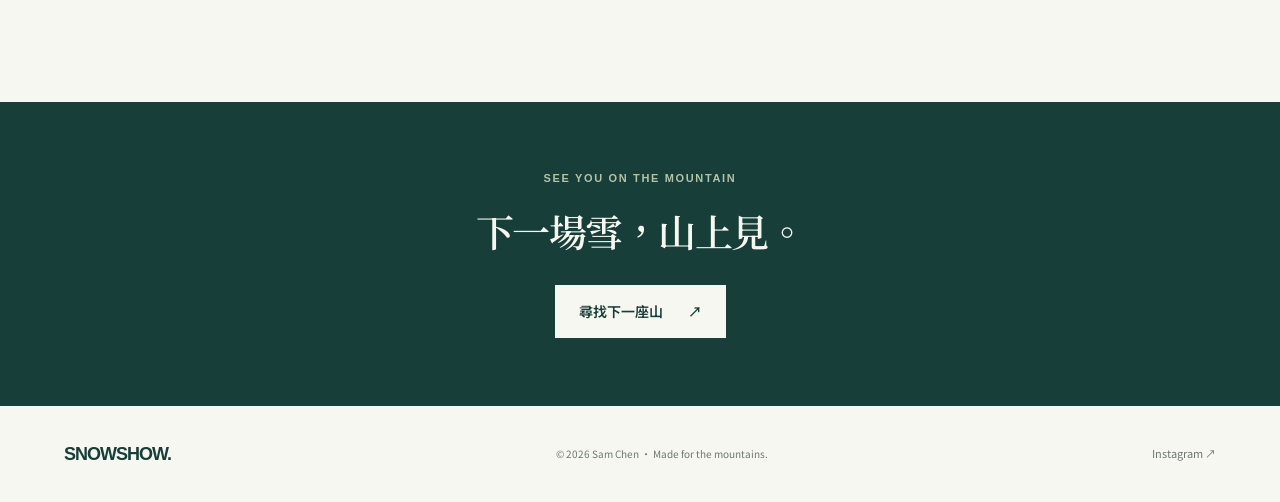
==== commit 15e6a034: "Add ski companions memories page with five-person Whistler photos" ====
--- a/index.html
+++ b/index.html
@@ -27,7 +27,7 @@
       <nav class="site-nav" aria-label="主要導覽">
         <a href="index.html" aria-current="page">首頁</a
         ><a href="snowmap.html">雪場地圖</a><a href="resort.html">雪場風景</a
-        ><a href="video.html">雪上影像</a><a href="#about">關於我</a>
+        ><a href="video.html">雪上影像</a><a href="companions.html">一起滑過的我們</a><a href="#about">關於我</a>
       </nav>
       <a
         class="header-social"
